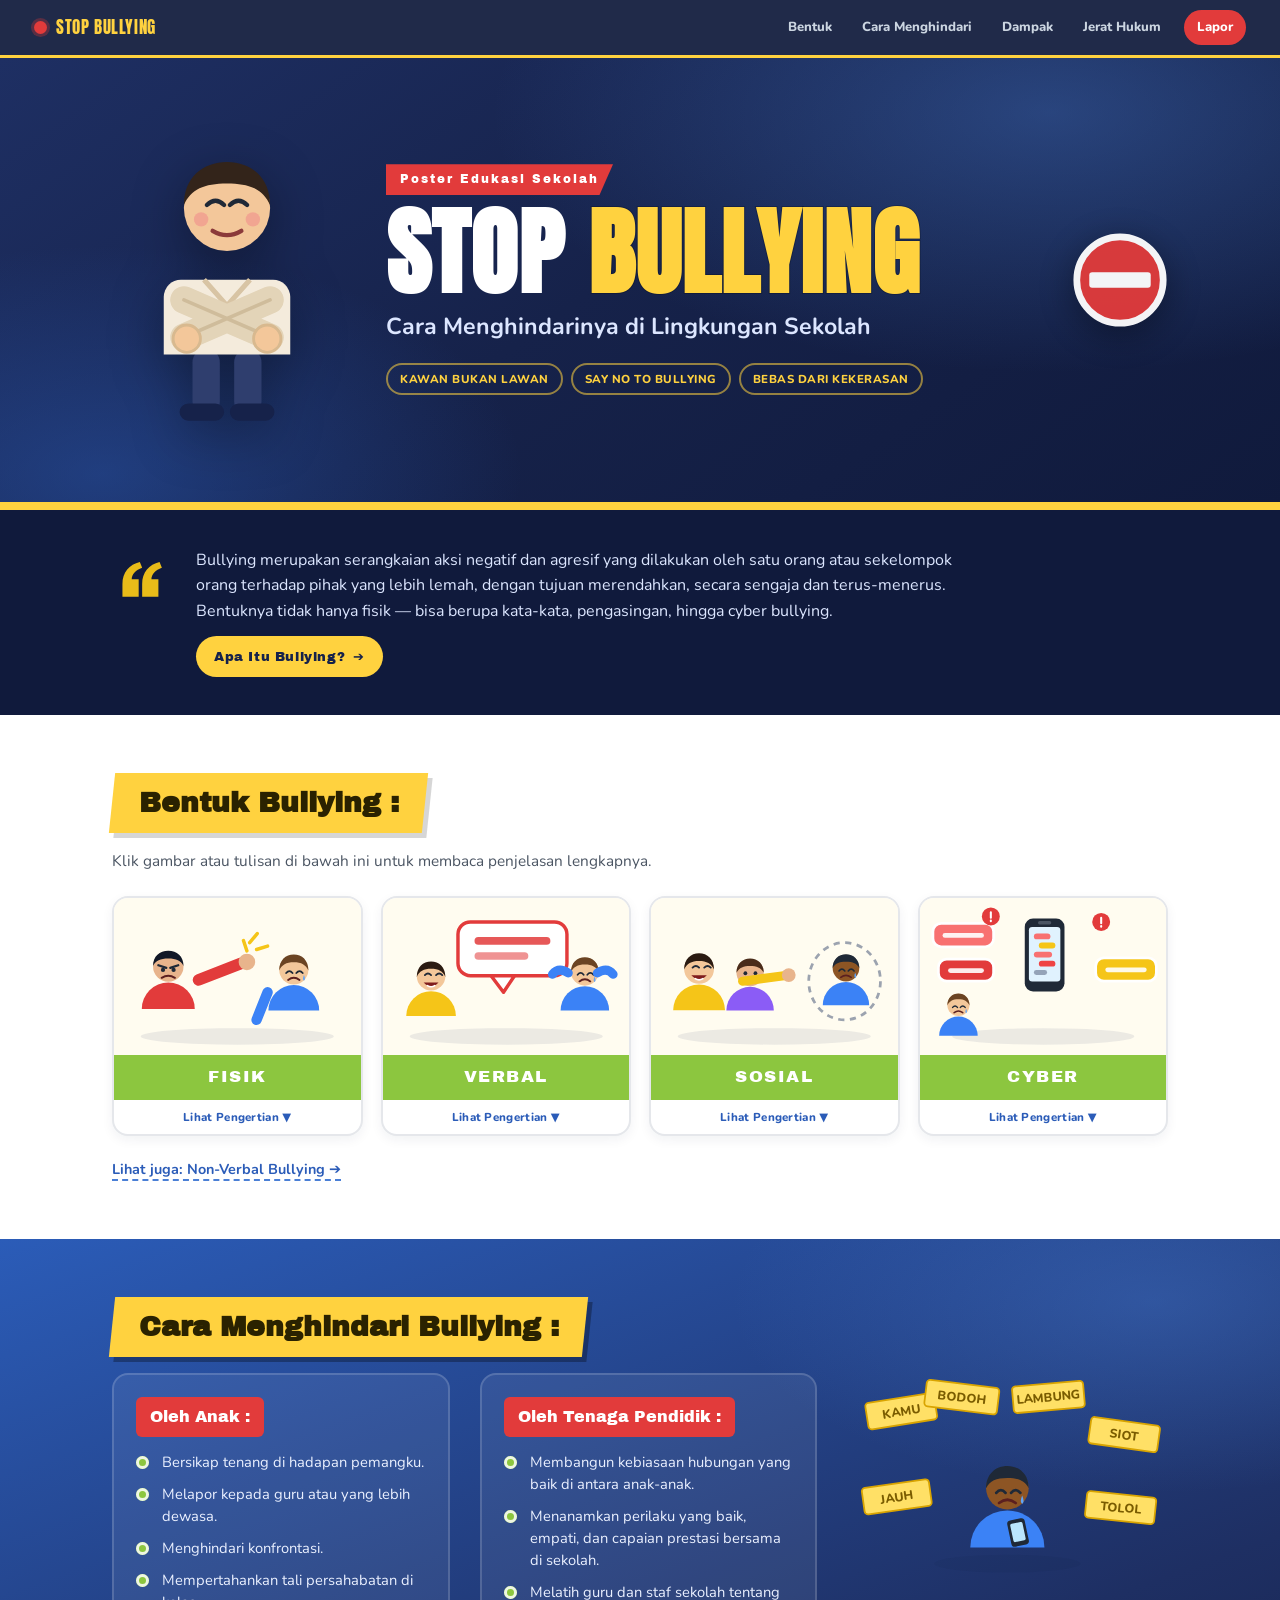
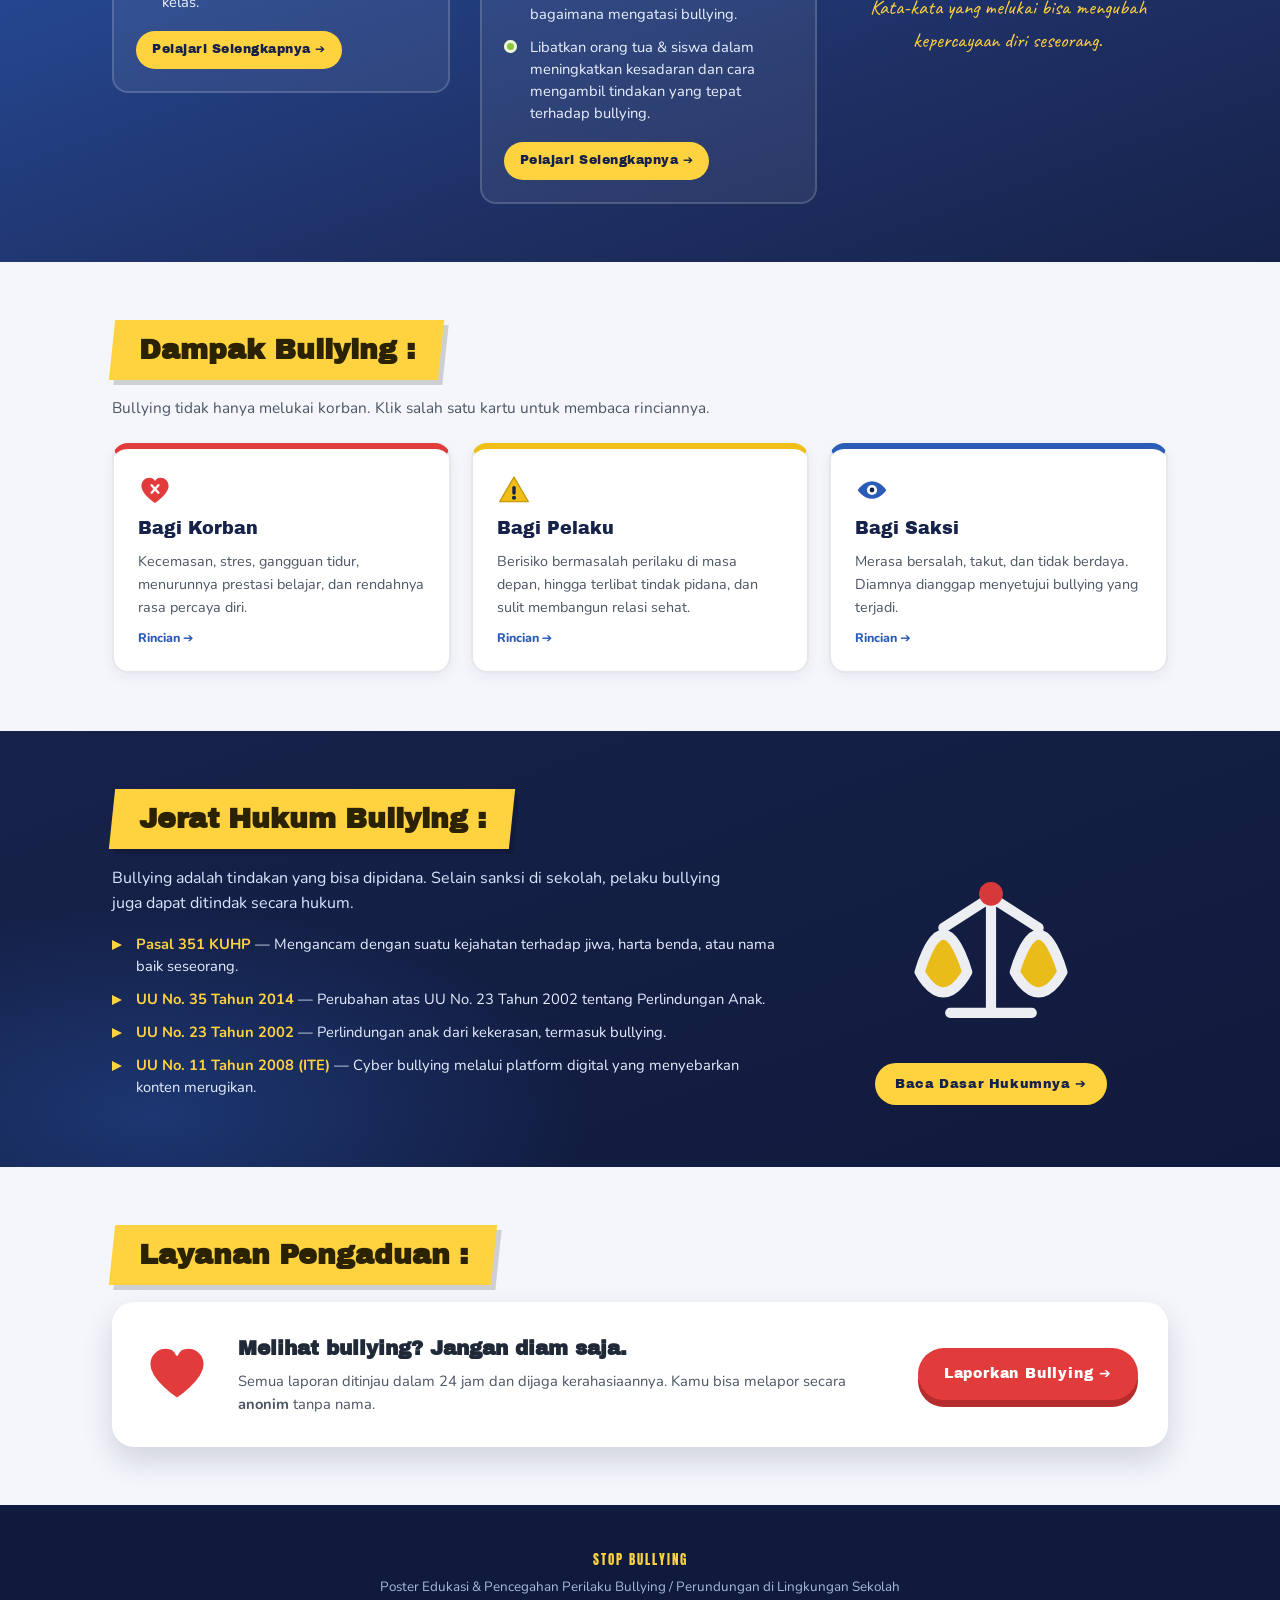
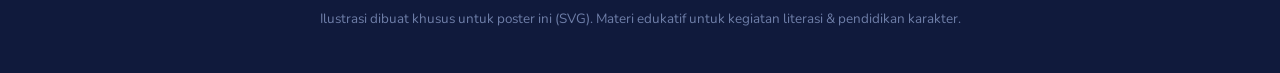
==== index.html @ 297cafe1 "Add files via upload" ====
<!DOCTYPE html>
<html lang="id">
<head>
  <meta charset="UTF-8">
  <meta name="viewport" content="width=device-width, initial-scale=1.0, viewport-fit=cover">
  <title>STOP BULLYING — Poster Edukasi &amp; Pencegahan Bullying di Sekolah</title>
  <meta name="description" content="Poster interaktif STOP BULLYING: bentuk bullying (fisik, verbal, sosial, cyber), cara menghindari bullying, dampak, dan jerat hukum. Klik bagian mana pun untuk membaca penjelasan lengkapnya.">
  <meta name="theme-color" content="#16224A">

  <link rel="preconnect" href="https://fonts.googleapis.com">
  <link rel="preconnect" href="https://fonts.gstatic.com" crossorigin>
  <link href="https://fonts.googleapis.com/css2?family=Anton&family=Archivo+Black&family=Caveat:wght@600;700&family=Nunito:ital,wght@0,400;0,600;0,700;0,800;1,600&display=swap" rel="stylesheet">
  <link rel="stylesheet" href="style.css">
  <link rel="icon" href="data:image/svg+xml,%3Csvg xmlns='http://www.w3.org/2000/svg' viewBox='0 0 64 64'%3E%3Crect width='64' height='64' rx='14' fill='%23E23B3B'/%3E%3Ctext x='32' y='45' font-family='Impact,sans-serif' font-size='32' fill='%23FFD23F' text-anchor='middle'%3ES%3C/text%3E%3C/svg%3E">
</head>
<body class="poster-body-page">

<!-- =========================================================
     SPRITE ILUSTRASI SVG
     ========================================================= -->
<svg class="sprite" aria-hidden="true" focusable="false" width="0" height="0">
  <defs>
    <!-- ==== Tokoh anak menolak (hero) ==== -->
    <symbol id="i-kid-reject" viewBox="0 0 160 200">
      <rect x="56" y="148" width="19" height="46" rx="9.5" fill="#2F3E6E"/>
      <rect x="85" y="148" width="19" height="46" rx="9.5" fill="#2F3E6E"/>
      <rect x="47" y="186" width="31" height="12" rx="6" fill="#16224A"/>
      <rect x="82" y="186" width="31" height="12" rx="6" fill="#16224A"/>
      <path d="M48 100h64a12 12 0 0 1 12 12v40H36v-40a12 12 0 0 1 12-12z" fill="#F4EBDC"/>
      <path d="M64 100 80 118 96 100" fill="none" stroke="#D8C4A4" stroke-width="3.5" stroke-linejoin="round"/>
      <path d="M50 114 110 140M110 114 50 140" stroke="#E3D4B8" stroke-width="19" stroke-linecap="round"/>
      <path d="M50 114 110 140M110 114 50 140" stroke="#C9B592" stroke-width="2.5" stroke-linecap="round" opacity=".75"/>
      <circle cx="52" cy="141" r="9.5" fill="#F3C79A" stroke="#D8B98F" stroke-width="2"/>
      <circle cx="108" cy="141" r="9.5" fill="#F3C79A" stroke="#D8B98F" stroke-width="2"/>
      <circle cx="80" cy="50" r="30" fill="#F3C79A"/>
      <path d="M50 48c0-19 13-30 30-30s30 11 30 30c-5-11-14-15-30-15S55 37 50 48z" fill="#33241A"/>
      <path d="M66 48q6-6 12 0M82 48q6-6 12 0" stroke="#1F2937" stroke-width="3" fill="none" stroke-linecap="round"/>
      <path d="M70 66q10 6 20 0" stroke="#8B3A3A" stroke-width="3" fill="none" stroke-linecap="round"/>
      <circle cx="62" cy="58" r="5" fill="#F08A8A" opacity=".55"/>
      <circle cx="98" cy="58" r="5" fill="#F08A8A" opacity=".55"/>
    </symbol>

    <!-- ==== Tanda dilarang ==== -->
    <symbol id="i-no-entry" viewBox="0 0 100 100">
      <circle cx="50" cy="50" r="45" fill="#E23B3B" stroke="#ffffff" stroke-width="7"/>
      <rect x="18" y="42" width="64" height="16" rx="3" fill="#ffffff"/>
    </symbol>

    <!-- ==== Anak dikelilingi catatan ejekan ==== -->
    <symbol id="i-kid-mock" viewBox="0 0 360 230">
      <g font-family="Nunito, sans-serif" font-weight="800" font-size="14" text-anchor="middle">
        <g transform="rotate(-9 60 44)">
          <rect x="22" y="28" width="78" height="30" rx="4" fill="#FFE066" stroke="#D9A400" stroke-width="2"/>
          <text x="61" y="48" fill="#7A5C00">KAMU</text>
        </g>
        <g transform="rotate(7 128 26)">
          <rect x="88" y="12" width="82" height="30" rx="4" fill="#FFE066" stroke="#D9A400" stroke-width="2"/>
          <text x="129" y="32" fill="#7A5C00">BODOH</text>
        </g>
        <g transform="rotate(-5 224 26)">
          <rect x="186" y="12" width="80" height="30" rx="4" fill="#FFE066" stroke="#D9A400" stroke-width="2"/>
          <text x="226" y="32" fill="#7A5C00">LAMBUNG</text>
        </g>
        <g transform="rotate(8 310 70)">
          <rect x="272" y="54" width="78" height="30" rx="4" fill="#FFE066" stroke="#D9A400" stroke-width="2"/>
          <text x="311" y="74" fill="#7A5C00">SIOT</text>
        </g>
        <g transform="rotate(-8 56 140)">
          <rect x="18" y="124" width="76" height="30" rx="4" fill="#FFE066" stroke="#D9A400" stroke-width="2"/>
          <text x="56" y="144" fill="#7A5C00">JAUH</text>
        </g>
        <g transform="rotate(6 306 152)">
          <rect x="268" y="136" width="78" height="30" rx="4" fill="#FFE066" stroke="#D9A400" stroke-width="2"/>
          <text x="307" y="156" fill="#7A5C00">TOLOL</text>
        </g>
      </g>
      <ellipse cx="180" cy="214" rx="82" ry="10" fill="#16224A" opacity=".12"/>
      <use href="#i-kid-sad" x="128" y="96" width="104" height="104" color="#3B82F6"/>
      <rect x="182" y="164" width="20" height="30" rx="4" fill="#1F2937" transform="rotate(-12 192 179)"/>
      <rect x="185" y="168" width="14" height="21" rx="2" fill="#BAE6FD" transform="rotate(-12 192 179)"/>
    </symbol>

    <!-- ==== Bentuk: fisik ==== -->
    <symbol id="i-illus-fisik" viewBox="0 0 340 210">
      <ellipse cx="170" cy="192" rx="140" ry="12" fill="#16224A" opacity=".08"/>
      <use href="#i-kid-angry" x="22" y="60" width="96" height="96" color="#E23B3B"/>
      <path d="M114 110 176 86" stroke="#E23B3B" stroke-width="17" stroke-linecap="round"/>
      <circle cx="184" cy="84" r="12" fill="#E8B48C"/>
      <g stroke="#F5C518" stroke-width="5" stroke-linecap="round">
        <path d="M188 56l11-13M198 66l16-5M184 68l-5-15"/>
      </g>
      <use href="#i-kid-sad2" x="206" y="66" width="92" height="92" color="#3B82F6"/>
      <path d="M214 128 198 168" stroke="#3B82F6" stroke-width="15" stroke-linecap="round"/>
    </symbol>

    <!-- ==== Bentuk: verbal ==== -->
    <symbol id="i-illus-verbal" viewBox="0 0 340 210">
      <ellipse cx="170" cy="192" rx="140" ry="12" fill="#16224A" opacity=".08"/>
      <use href="#i-kid-laugh" x="16" y="76" width="90" height="90" color="#F5C518"/>
      <g>
        <rect x="100" y="26" width="158" height="78" rx="18" fill="#ffffff" stroke="#E23B3B" stroke-width="5"/>
        <path d="M148 104h34l-16 24Z" fill="#ffffff" stroke="#E23B3B" stroke-width="5" stroke-linejoin="round"/>
        <rect x="124" y="48" width="110" height="11" rx="5.5" fill="#E23B3B" opacity=".85"/>
        <rect x="124" y="70" width="78" height="11" rx="5.5" fill="#E23B3B" opacity=".55"/>
      </g>
      <use href="#i-kid-sad2" x="240" y="70" width="88" height="88" color="#3B82F6"/>
      <path d="M260 100q-14-9-23 2M302 100q14-9 23 2" stroke="#3B82F6" stroke-width="13" stroke-linecap="round" fill="none"/>
    </symbol>

    <!-- ==== Bentuk: sosial ==== -->
    <symbol id="i-illus-sosial" viewBox="0 0 340 210">
      <ellipse cx="170" cy="192" rx="140" ry="12" fill="#16224A" opacity=".08"/>
      <use href="#i-kid-laugh" x="14" y="64" width="94" height="94" color="#F5C518"/>
      <use href="#i-kid-smirk" x="92" y="72" width="86" height="86" color="#8B5CF6"/>
      <path d="M124 112 184 104" stroke="#F5C518" stroke-width="13" stroke-linecap="round"/>
      <circle cx="191" cy="103" r="10" fill="#E8B48C"/>
      <g stroke="#9CA3AF" stroke-width="4" stroke-dasharray="9 8" fill="none">
        <ellipse cx="272" cy="112" rx="52" ry="56"/>
      </g>
      <use href="#i-kid-sad" x="232" y="66" width="84" height="84" color="#3B82F6"/>
    </symbol>

    <!-- ==== Bentuk: cyber ==== -->
    <symbol id="i-illus-cyber" viewBox="0 0 340 210">
      <ellipse cx="170" cy="192" rx="132" ry="12" fill="#16224A" opacity=".08"/>
      <use href="#i-phone" x="112" y="14" width="120" height="120"/>
      <g>
        <rect x="10" y="28" width="88" height="34" rx="12" fill="#F87171" stroke="#ffffff" stroke-width="4"/>
        <rect x="24" y="42" width="60" height="7" rx="3.5" fill="#ffffff" opacity=".9"/>
        <rect x="246" y="78" width="88" height="34" rx="12" fill="#F5C518" stroke="#ffffff" stroke-width="4"/>
        <rect x="260" y="92" width="60" height="7" rx="3.5" fill="#ffffff" opacity=".9"/>
        <rect x="18" y="80" width="80" height="32" rx="12" fill="#E23B3B" stroke="#ffffff" stroke-width="4"/>
        <rect x="32" y="93" width="52" height="7" rx="3.5" fill="#ffffff" opacity=".9"/>
      </g>
      <circle cx="94" cy="18" r="13" fill="#E23B3B"/>
      <path d="M94 12v8M94 24v1" stroke="#fff" stroke-width="3" stroke-linecap="round"/>
      <circle cx="254" cy="26" r="13" fill="#E23B3B"/>
      <path d="M254 20v8M254 32v1" stroke="#fff" stroke-width="3" stroke-linecap="round"/>
      <use href="#i-kid-sad2" x="12" y="124" width="70" height="70" color="#3B82F6"/>
    </symbol>

    <!-- ==== Ikon kartu dampak ==== -->
    <symbol id="i-ico-korban" viewBox="0 0 100 100">
      <path d="M50 88S10 62 10 38C10 24 21 14 34 14c8 0 14 4 16 10 2-6 8-10 16-10 13 0 24 10 24 24 0 24-40 50-40 50Z" fill="#E23B3B"/>
      <path d="M40 36l20 22M60 36L40 58" stroke="#fff" stroke-width="7" stroke-linecap="round"/>
    </symbol>
    <symbol id="i-ico-pelaku" viewBox="0 0 100 100">
      <path d="M50 12 92 84H8Z" fill="#F0BE16" stroke="#C79A0A" stroke-width="4" stroke-linejoin="round"/>
      <rect x="45" y="38" width="10" height="26" rx="5" fill="#16224A"/>
      <circle cx="50" cy="73" r="6" fill="#16224A"/>
    </symbol>
    <symbol id="i-ico-saksi" viewBox="0 0 100 100">
      <path d="M8 50s16-26 42-26 42 26 42 26-16 26-42 26S8 50 8 50Z" fill="#2B5CB8"/>
      <circle cx="50" cy="50" r="15" fill="#fff"/>
      <circle cx="50" cy="50" r="7" fill="#16224A"/>
    </symbol>

    <!-- ==== Simbol pendukung (dipakai ulang) ==== -->
    <symbol id="i-phone" viewBox="0 0 100 100">
      <rect x="26" y="6" width="48" height="88" rx="10" fill="#1F2937"/>
      <rect x="31" y="16" width="38" height="66" rx="4" fill="#E0F2FE"/>
      <rect x="42" y="9" width="16" height="4" rx="2" fill="#4B5563"/>
      <rect x="37" y="24" width="20" height="7" rx="3.5" fill="#F87171"/>
      <rect x="43" y="35" width="20" height="7" rx="3.5" fill="#F5C518"/>
      <rect x="37" y="46" width="22" height="7" rx="3.5" fill="#F87171"/>
      <rect x="43" y="57" width="20" height="7" rx="3.5" fill="#EF4444"/>
      <rect x="37" y="68" width="16" height="6" rx="3" fill="#94A3B8"/>
    </symbol>

    <symbol id="i-kid-laugh" viewBox="0 0 100 100">
      <circle cx="50" cy="32" r="23" fill="#F3C79A"/>
      <path d="M27 33c0-16 10-25 23-25s23 9 23 25c-4-9-11-13-23-13S31 24 27 33Z" fill="#2B1B12"/>
      <path d="M40 30q5-5 10 0M58 30q5-5 10 0" stroke="#1f2937" stroke-width="3" fill="none" stroke-linecap="round"/>
      <path d="M38 42q12 13 24 0Z" fill="#7f1d1d"/>
      <path d="M44 47q6 4 12 0" stroke="#ffffff" stroke-width="2.5" fill="none" stroke-linecap="round"/>
      <path d="M10 96a40 40 0 0 1 80 0Z" fill="currentColor"/>
    </symbol>

    <symbol id="i-kid-smirk" viewBox="0 0 100 100">
      <circle cx="50" cy="32" r="23" fill="#E8B48C"/>
      <path d="M27 32c0-15 10-24 23-24s23 9 23 24c-5-8-12-11-23-11S32 24 27 32Z" fill="#4A2C1A"/>
      <circle cx="42" cy="33" r="3.2" fill="#1f2937"/>
      <circle cx="59" cy="33" r="3.2" fill="#1f2937"/>
      <path d="M43 45q9 6 16-2" stroke="#7f1d1d" stroke-width="3" fill="none" stroke-linecap="round"/>
      <path d="M10 96a40 40 0 0 1 80 0Z" fill="currentColor"/>
    </symbol>

    <symbol id="i-kid-sad" viewBox="0 0 100 100">
      <circle cx="50" cy="32" r="23" fill="#8D5524"/>
      <path d="M27 32c0-15 10-24 23-24s23 9 23 24c-4-8-11-11-23-11S31 24 27 32Z" fill="#1F2937"/>
      <path d="M38 37q5-6 10 0M54 37q5-6 10 0" stroke="#1f2937" stroke-width="3" fill="none" stroke-linecap="round"/>
      <path d="M41 48q9-7 18 0" stroke="#5B1F1F" stroke-width="3" fill="none" stroke-linecap="round"/>
      <path d="M66 40q3 7 0 9-3-2 0-9Z" fill="#60A5FA"/>
      <path d="M10 96a40 40 0 0 1 80 0Z" fill="currentColor"/>
    </symbol>

    <symbol id="i-kid-sad2" viewBox="0 0 100 100">
      <circle cx="50" cy="32" r="23" fill="#F3C79A"/>
      <path d="M27 33c0-16 10-25 23-25s23 9 23 25c-4-9-11-13-23-13S31 24 27 33Z" fill="#6B4423"/>
      <path d="M38 37q5-6 10 0M54 37q5-6 10 0" stroke="#1f2937" stroke-width="3" fill="none" stroke-linecap="round"/>
      <path d="M41 48q9-7 18 0" stroke="#5B1F1F" stroke-width="3" fill="none" stroke-linecap="round"/>
      <path d="M66 40q3 7 0 9-3-2 0-9Z" fill="#60A5FA"/>
      <path d="M10 96a40 40 0 0 1 80 0Z" fill="currentColor"/>
    </symbol>

    <symbol id="i-kid-brave" viewBox="0 0 100 100">
      <circle cx="50" cy="32" r="23" fill="#F3C79A"/>
      <path d="M27 32c0-15 10-24 23-24s23 9 23 24c-5-8-12-11-23-11S32 24 27 32Z" fill="#3F2A1E"/>
      <circle cx="42" cy="33" r="3.4" fill="#1f2937"/>
      <circle cx="58" cy="33" r="3.4" fill="#1f2937"/>
      <path d="M41 44q9 8 18 0" stroke="#5B1F1F" stroke-width="3" fill="none" stroke-linecap="round"/>
      <path d="M10 96a40 40 0 0 1 80 0Z" fill="currentColor"/>
    </symbol>

    <symbol id="i-kid-angry" viewBox="0 0 100 100">
      <circle cx="50" cy="32" r="23" fill="#E8B48C"/>
      <path d="M27 31c0-15 10-23 23-23s23 8 23 23c-4-8-11-11-23-11S31 23 27 31Z" fill="#111827"/>
      <path d="M35 30l12 4M65 30l-12 4" stroke="#1f2937" stroke-width="3.4" stroke-linecap="round"/>
      <circle cx="42" cy="37" r="3.2" fill="#1f2937"/>
      <circle cx="58" cy="37" r="3.2" fill="#1f2937"/>
      <path d="M40 49q10-6 20 0" stroke="#5B1F1F" stroke-width="3" fill="none" stroke-linecap="round"/>
      <path d="M10 96a40 40 0 0 1 80 0Z" fill="currentColor"/>
    </symbol>

    <symbol id="i-scale" viewBox="0 0 100 100">
      <g fill="none" stroke="#F8FAFC" stroke-width="6" stroke-linecap="round" stroke-linejoin="round">
        <path d="M50 16v66M26 84h48M50 16 22 34M50 16l28 18"/>
        <path d="M8 60c0 0 6-22 14-22s14 22 14 22-6 12-14 12S8 60 8 60Z" fill="#F5C518"/>
        <path d="M64 60c0 0 6-22 14-22s14 22 14 22-6 12-14 12-14-12-14-12Z" fill="#F5C518"/>
      </g>
      <circle cx="50" cy="14" r="7" fill="#E23B3B"/>
    </symbol>

    <symbol id="i-heart" viewBox="0 0 100 100">
      <path d="M50 86S10 60 10 36C10 22 21 12 34 12c8 0 14 4 16 10 2-6 8-10 16-10 13 0 24 10 24 24 0 24-40 50-40 50Z" fill="#E23B3B" stroke="#ffffff" stroke-width="4" stroke-linejoin="round"/>
    </symbol>

    <symbol id="i-quote" viewBox="0 0 100 100">
      <path d="M18 62c0-20 12-34 30-38l4 10c-11 4-18 11-18 20h12v30H18V62Zm34 0c0-20 12-34 30-38l4 10c-11 4-18 11-18 20h12v30H52V62Z" fill="#F5C518"/>
    </symbol>
  </defs>
</svg>

<!-- ========================= NAVIGASI ATAS ========================= -->
<nav class="topnav" id="topnav">
  <a href="#hero" class="tn-brand">
    <span class="tn-dot" aria-hidden="true"></span>
    STOP&nbsp;BULLYING
  </a>
  <ul class="tn-links">
    <li><a href="#bentuk" data-nav="bentuk">Bentuk</a></li>
    <li><a href="#hindari" data-nav="hindari">Cara Menghindari</a></li>
    <li><a href="#dampak" data-nav="dampak">Dampak</a></li>
    <li><a href="#hukum" data-nav="hukum">Jerat Hukum</a></li>
    <li><a href="detail.html#pengaduan" class="tn-lapor">Lapor</a></li>
  </ul>
</nav>

<main class="poster">

  <!-- ========================= 1. HERO ========================= -->
  <section class="hero" id="hero">
    <div class="hero-inner">
      <svg class="hero-illus" viewBox="0 0 160 200" role="img" aria-label="Ilustrasi anak menolak tindakan bullying">
        <use href="#i-kid-reject"></use>
      </svg>

      <div class="hero-txt">
        <span class="hero-badge">Poster Edukasi Sekolah</span>
        <h1 class="hero-title"><span class="t-stop">STOP</span> <span class="t-bully">BULLYING</span></h1>
        <p class="hero-sub">Cara Menghindarinya di Lingkungan Sekolah</p>
        <div class="hero-tags">
          <span class="htag">Kawan Bukan Lawan</span>
          <span class="htag">Say No To Bullying</span>
          <span class="htag">Bebas dari Kekerasan</span>
        </div>
      </div>

      <svg class="hero-sign" viewBox="0 0 100 100" role="img" aria-label="Tanda dilarang">
        <use href="#i-no-entry"></use>
      </svg>
    </div>
  </section>

  <!-- ========================= 2. PENJELASAN SINGKAT ========================= -->
  <section class="intro">
    <div class="intro-inner">
      <svg class="intro-ico" viewBox="0 0 100 100" aria-hidden="true"><use href="#i-quote"></use></svg>
      <div class="intro-body">
        <p>Bullying merupakan serangkaian aksi negatif dan agresif yang dilakukan oleh satu orang atau sekelompok orang terhadap pihak yang lebih lemah, dengan tujuan merendahkan, secara sengaja dan terus-menerus. Bentuknya tidak hanya fisik — bisa berupa kata-kata, pengasingan, hingga cyber bullying.</p>
        <a class="intro-link" href="detail.html#apa-itu">Apa Itu Bullying? <span aria-hidden="true">&#10132;</span></a>
      </div>
    </div>
  </section>

  <!-- ========================= 3. BENTUK BULLYING ========================= -->
  <section class="blk blk-bentuk" id="bentuk">
    <div class="wrap">
      <h2 class="blk-title"><span>Bentuk Bullying :</span></h2>
      <p class="blk-lead">Klik gambar atau tulisan di bawah ini untuk membaca penjelasan lengkapnya.</p>

      <div class="bentuk-grid">
        <a class="bentuk-card" href="detail.html#fisik">
          <span class="bc-img"><svg viewBox="0 0 340 210" role="img" aria-label="Ilustrasi bullying fisik"><use href="#i-illus-fisik"></use></svg></span>
          <span class="bc-label">FISIK</span>
          <span class="bc-more">Lihat Pengertian &#9660;</span>
        </a>
        <a class="bentuk-card" href="detail.html#verbal">
          <span class="bc-img"><svg viewBox="0 0 340 210" role="img" aria-label="Ilustrasi bullying verbal"><use href="#i-illus-verbal"></use></svg></span>
          <span class="bc-label">VERBAL</span>
          <span class="bc-more">Lihat Pengertian &#9660;</span>
        </a>
        <a class="bentuk-card" href="detail.html#sosial">
          <span class="bc-img"><svg viewBox="0 0 340 210" role="img" aria-label="Ilustrasi bullying sosial"><use href="#i-illus-sosial"></use></svg></span>
          <span class="bc-label">SOSIAL</span>
          <span class="bc-more">Lihat Pengertian &#9660;</span>
        </a>
        <a class="bentuk-card" href="detail.html#cyber">
          <span class="bc-img"><svg viewBox="0 0 340 210" role="img" aria-label="Ilustrasi cyber bullying"><use href="#i-illus-cyber"></use></svg></span>
          <span class="bc-label">CYBER</span>
          <span class="bc-more">Lihat Pengertian &#9660;</span>
        </a>
      </div>

      <p class="juga"><a href="detail.html#non-verbal">Lihat juga: <strong>Non-Verbal Bullying</strong> &#10132;</a></p>
    </div>
  </section>

  <!-- ========================= 4. CARA MENGHINDARI ========================= -->
  <section class="blk blk-hindari" id="hindari">
    <div class="wrap">
      <h2 class="blk-title"><span>Cara Menghindari Bullying :</span></h2>

      <div class="hindari-grid">
        <article class="sub-blk">
          <span class="sub-tag">Oleh Anak :</span>
          <ul class="chk-list">
            <li>Bersikap tenang di hadapan pemangku.</li>
            <li>Melapor kepada guru atau yang lebih dewasa.</li>
            <li>Menghindari konfrontasi.</li>
            <li>Mempertahankan tali persahabatan di kelas.</li>
          </ul>
          <a class="sub-more" href="detail.html#hindari-anak">Pelajari Selengkapnya &#10132;</a>
        </article>

        <article class="sub-blk">
          <span class="sub-tag">Oleh Tenaga Pendidik :</span>
          <ul class="chk-list">
            <li>Membangun kebiasaan hubungan yang baik di antara anak-anak.</li>
            <li>Menanamkan perilaku yang baik, empati, dan capaian prestasi bersama di sekolah.</li>
            <li>Melatih guru dan staf sekolah tentang bagaimana mengatasi bullying.</li>
            <li>Libatkan orang tua &amp; siswa dalam meningkatkan kesadaran dan cara mengambil tindakan yang tepat terhadap bullying.</li>
          </ul>
          <a class="sub-more" href="detail.html#hindari-guru">Pelajari Selengkapnya &#10132;</a>
        </article>

        <figure class="hindari-fig">
          <svg viewBox="0 0 360 230" role="img" aria-label="Ilustrasi anak dikelilingi perkataan yang menyakiti">
            <use href="#i-kid-mock"></use>
          </svg>
          <figcaption>Kata-kata yang melukai bisa mengubah kepercayaan diri seseorang.</figcaption>
        </figure>
      </div>
    </div>
  </section>

  <!-- ========================= 5. DAMPAK ========================= -->
  <section class="blk blk-dampak" id="dampak">
    <div class="wrap">
      <h2 class="blk-title"><span>Dampak Bullying :</span></h2>
      <p class="blk-lead">Bullying tidak hanya melukai korban. Klik salah satu kartu untuk membaca rinciannya.</p>

      <div class="dampak-grid">
        <a class="dp-card dp-korban" href="detail.html#dampak-korban">
          <span class="dp-ico"><svg viewBox="0 0 100 100" aria-hidden="true"><use href="#i-ico-korban"></use></svg></span>
          <span class="dp-judul">Bagi Korban</span>
          <span class="dp-teks">Kecemasan, stres, gangguan tidur, menurunnya prestasi belajar, dan rendahnya rasa percaya diri.</span>
          <span class="dp-more">Rincian &#10132;</span>
        </a>
        <a class="dp-card dp-pelaku" href="detail.html#dampak-pelaku">
          <span class="dp-ico"><svg viewBox="0 0 100 100" aria-hidden="true"><use href="#i-ico-pelaku"></use></svg></span>
          <span class="dp-judul">Bagi Pelaku</span>
          <span class="dp-teks">Berisiko bermasalah perilaku di masa depan, hingga terlibat tindak pidana, dan sulit membangun relasi sehat.</span>
          <span class="dp-more">Rincian &#10132;</span>
        </a>
        <a class="dp-card dp-saksi" href="detail.html#dampak-saksi">
          <span class="dp-ico"><svg viewBox="0 0 100 100" aria-hidden="true"><use href="#i-ico-saksi"></use></svg></span>
          <span class="dp-judul">Bagi Saksi</span>
          <span class="dp-teks">Merasa bersalah, takut, dan tidak berdaya. Diamnya dianggap menyetujui bullying yang terjadi.</span>
          <span class="dp-more">Rincian &#10132;</span>
        </a>
      </div>
    </div>
  </section>

  <!-- ========================= 6. JERAT HUKUM ========================= -->
  <section class="blk blok-hukum" id="hukum">
    <div class="wrap">
      <h2 class="blk-title"><span>Jerat Hukum Bullying :</span></h2>

      <div class="hukum-grid">
        <div class="hukum-teks">
          <p>Bullying adalah tindakan yang bisa dipidana. Selain sanksi di sekolah, pelaku bullying juga dapat ditindak secara hukum.</p>
          <ul class="hukum-list">
            <li><strong>Pasal 351 KUHP</strong> — Mengancam dengan suatu kejahatan terhadap jiwa, harta benda, atau nama baik seseorang.</li>
            <li><strong>UU No. 35 Tahun 2014</strong> — Perubahan atas UU No. 23 Tahun 2002 tentang Perlindungan Anak.</li>
            <li><strong>UU No. 23 Tahun 2002</strong> — Perlindungan anak dari kekerasan, termasuk bullying.</li>
            <li><strong>UU No. 11 Tahun 2008 (ITE)</strong> — Cyber bullying melalui platform digital yang menyebarkan konten merugikan.</li>
          </ul>
        </div>
        <figure class="hukum-fig">
          <svg viewBox="0 0 100 100" role="img" aria-label="Timbangan hukum"><use href="#i-scale"></use></svg>
          <a class="btn-hukum" href="detail.html#hukum">Baca Dasar Hukumnya &#10132;</a>
        </figure>
      </div>
    </div>
  </section>

  <!-- ========================= 7. LAYANAN PENGADUAN ========================= -->
  <section class="blk blok-lapor" id="pengaduan">
    <div class="wrap">
      <h2 class="blk-title"><span>Layanan Pengaduan :</span></h2>
      <div class="lapor-box">
        <svg class="lapor-ico" viewBox="0 0 100 100" role="img" aria-label="Dukungan"><use href="#i-heart"></use></svg>
        <div>
          <h3>Melihat bullying? Jangan diam saja.</h3>
          <p>Semua laporan ditinjau dalam 24 jam dan dijaga kerahasiaannya. Kamu bisa melapor secara <strong>anonim</strong> tanpa nama.</p>
        </div>
        <a class="btn-lapor" href="detail.html#pengaduan">Laporkan Bullying &#10132;</a>
      </div>
    </div>
  </section>

</main>

<!-- ========================= FOOTER ========================= -->
<footer class="foot">
  <div class="foot-in">
    <p class="foot-title">STOP BULLYING</p>
    <p>Poster Edukasi &amp; Pencegahan Perilaku Bullying / Perundungan di Lingkungan Sekolah</p>
    <p class="foot-small">Ilustrasi dibuat khusus untuk poster ini (SVG). Materi edukatif untuk kegiatan literasi &amp; pendidikan karakter.</p>
  </div>
</footer>

<button class="totop" id="toTop" type="button" aria-label="Kembali ke atas">&#9650;</button>

<script src="app.js"></script>
</body>
</html>
---- style.css ----
/* ============================================================
   STOP BULLYING — Poster Utama + Halaman Detail
   ------------------------------------------------------------
   1. Token & reset
   2. Navigasi atas
   3. Poster: hero, intro, blok, judul kuning
   4. Komponen (kartu bentuk, daftar centang, dampak, hukum, lapor)
   5. Footer
   6. Halaman detail
   7. Formulir pengaduan
   8. Responsif
   9. Cetak
   ============================================================ */

/* ---------- 1. TOKEN & RESET ---------- */
:root {
  --navy:     #16224A;
  --navy-2:   #1E2F63;
  --navy-3:   #101A3C;
  --blue:     #2B5CB8;
  --blue-lt:  #4A7FD6;
  --yellow:   #FFD23F;
  --yellow-2: #F0BE16;
  --red:      #E23B3B;
  --red-dk:   #B62B2B;
  --green:    #8CC63F;
  --green-dk: #6FA82E;
  --ink:      #1F2937;
  --ink-2:    #4B5563;
  --ink-3:    #6B7280;
  --paper:    #FFFFFF;
  --line:     #E5E7EB;
  --bg-soft:  #F4F6FB;

  --font-display: "Anton", Impact, Haettenschweiler, "Arial Narrow Bold", sans-serif;
  --font-head:    "Archivo Black", "Arial Black", "Segoe UI Black", sans-serif;
  --font-body:    "Nunito", system-ui, -apple-system, "Segoe UI", Roboto, sans-serif;
  --font-hand:    "Caveat", "Segoe Script", "Comic Sans MS", cursive;

  --r-sm: 10px;
  --r-md: 16px;
  --r-lg: 22px;
  --wrap: 1120px;
}

*, *::before, *::after { margin: 0; padding: 0; box-sizing: border-box; }

html {
  font-size: 100%;
  scroll-behavior: smooth;
  -webkit-text-size-adjust: 100%;
}

body {
  font-family: var(--font-body);
  color: var(--ink);
  background: var(--bg-soft);
  line-height: 1.6;
  overflow-x: hidden;
}

.sprite { position: absolute; width: 0; height: 0; overflow: hidden; }
img, svg { max-width: 100%; }
a { color: inherit; }

:focus-visible { outline: 3px solid var(--yellow); outline-offset: 3px; }

.wrap { max-width: var(--wrap); margin: 0 auto; padding: 0 clamp(16px, 4vw, 32px); }

/* ---------- 2. NAVIGASI ATAS ---------- */
.topnav {
  position: sticky;
  top: 0;
  z-index: 60;
  display: flex;
  align-items: center;
  justify-content: space-between;
  gap: 16px;
  padding: 10px clamp(14px, 4vw, 34px);
  background: rgba(16, 26, 60, .93);
  backdrop-filter: blur(10px);
  border-bottom: 3px solid var(--yellow);
}

.tn-brand {
  display: inline-flex;
  align-items: center;
  gap: 9px;
  font-family: var(--font-display);
  font-size: 1.05rem;
  letter-spacing: .6px;
  color: var(--yellow);
  text-decoration: none;
  white-space: nowrap;
}
.tn-dot {
  width: 13px; height: 13px;
  border-radius: 50%;
  background: var(--red);
  box-shadow: 0 0 0 3px rgba(226, 59, 59, .3);
  flex: none;
}

.tn-links { display: flex; align-items: center; gap: 4px; list-style: none; }
.tn-links a {
  display: inline-block;
  padding: 7px 13px;
  border-radius: 999px;
  font-size: .82rem;
  font-weight: 800;
  color: #CBD5E1;
  text-decoration: none;
  white-space: nowrap;
  transition: background .18s, color .18s;
}
.tn-links a:hover { background: rgba(255, 255, 255, .12); color: #fff; }
.tn-links a.is-active { background: var(--yellow); color: var(--navy); }
.tn-links .tn-lapor { background: var(--red); color: #fff; margin-left: 6px; }
.tn-links .tn-lapor:hover { background: var(--red-dk); color: #fff; }

/* ---------- 3. POSTER ---------- */
.poster { display: block; }

/* --- HERO --- */
.hero {
  position: relative;
  overflow: hidden;
  background:
    radial-gradient(900px 420px at 82% 12%, rgba(74, 127, 214, .38) 0%, transparent 62%),
    radial-gradient(700px 380px at 8% 92%, rgba(43, 92, 184, .45) 0%, transparent 60%),
    linear-gradient(145deg, var(--navy-2) 0%, var(--navy) 48%, var(--navy-3) 100%);
  color: #fff;
}
.hero::after {
  content: "";
  position: absolute;
  inset: auto 0 0 0;
  height: 8px;
  background: var(--yellow);
}
.hero-inner {
  max-width: var(--wrap);
  margin: 0 auto;
  padding: clamp(38px, 7vw, 78px) clamp(16px, 4vw, 32px) clamp(46px, 8vw, 86px);
  display: grid;
  grid-template-columns: auto 1fr auto;
  align-items: center;
  gap: clamp(16px, 4vw, 44px);
}
.hero-illus { width: clamp(130px, 19vw, 230px); height: auto; filter: drop-shadow(0 14px 26px rgba(0, 0, 0, .35)); }

.hero-badge {
  display: inline-block;
  background: var(--red);
  color: #fff;
  font-family: var(--font-head);
  font-size: clamp(.58rem, 1vw, .74rem);
  letter-spacing: 2px;
  padding: 6px 14px;
  margin-bottom: 14px;
  clip-path: polygon(0 0, 100% 0, 94% 100%, 0 100%);
}
.hero-title {
  font-family: var(--font-display);
  font-size: clamp(2.6rem, 8.4vw, 6rem);
  line-height: .92;
  text-transform: uppercase;
  letter-spacing: 1px;
  margin-bottom: 10px;
}
.hero-title .t-stop { color: #fff; }
.hero-title .t-bully {
  color: var(--yellow);
  -webkit-text-stroke: 2px rgba(0, 0, 0, .22);
  paint-order: stroke fill;
}
.hero-sub {
  font-size: clamp(.95rem, 1.9vw, 1.45rem);
  font-weight: 700;
  color: #DCE6FF;
  margin-bottom: 18px;
}
.hero-tags { display: flex; flex-wrap: wrap; gap: 8px; }
.htag {
  font-size: clamp(.58rem, .95vw, .72rem);
  font-weight: 800;
  letter-spacing: .5px;
  text-transform: uppercase;
  color: var(--yellow);
  border: 2px solid rgba(255, 210, 63, .55);
  border-radius: 999px;
  padding: 5px 12px;
}
.hero-sign { width: clamp(54px, 8vw, 96px); height: auto; opacity: .95; filter: drop-shadow(0 8px 18px rgba(0, 0, 0, .4)); }

/* --- INTRO --- */
.intro { background: var(--navy-3); color: #DCE6FF; }
.intro-inner {
  max-width: var(--wrap);
  margin: 0 auto;
  padding: clamp(22px, 3.4vw, 38px) clamp(16px, 4vw, 32px);
  display: flex;
  gap: clamp(12px, 2.4vw, 26px);
  align-items: flex-start;
}
.intro-ico { width: clamp(38px, 4.6vw, 58px); height: auto; flex: none; opacity: .95; }
.intro-body p { font-size: clamp(.86rem, 1.25vw, 1rem); margin-bottom: 12px; max-width: 78ch; }
.intro-link {
  display: inline-flex;
  align-items: center;
  gap: 8px;
  background: var(--yellow);
  color: var(--navy);
  font-family: var(--font-head);
  font-size: clamp(.66rem, 1.1vw, .82rem);
  letter-spacing: .6px;
  text-decoration: none;
  padding: 10px 18px;
  border-radius: 999px;
  transition: transform .16s, background .16s;
}
.intro-link:hover { background: #fff; transform: translateX(4px); }

/* --- JUDUL KUNING (tab ala poster) --- */
.blk { position: relative; padding: clamp(30px, 5vw, 58px) 0; scroll-margin-top: 74px; }
.blk-title {
  display: inline-block;
  background: var(--yellow);
  color: #2A2200;
  font-family: var(--font-head);
  font-size: clamp(1.05rem, 2.5vw, 1.75rem);
  line-height: 1.15;
  padding: .5em .95em;
  margin-bottom: 16px;
  transform: skewX(-6deg);
  box-shadow: 5px 5px 0 rgba(0, 0, 0, .16);
}
.blk-title span { display: block; transform: skewX(6deg); }
.blk-lead { font-size: clamp(.84rem, 1.2vw, .98rem); margin-bottom: 22px; max-width: 70ch; }

/* --- BLOK BENTUK --- */
.blk-bentuk { background: var(--paper); }
.blk-bentuk .blk-lead { color: var(--ink-2); }

.bentuk-grid {
  display: grid;
  grid-template-columns: repeat(4, 1fr);
  gap: clamp(10px, 1.6vw, 18px);
}
.bentuk-card {
  display: block;
  background: var(--paper);
  border: 2px solid var(--line);
  border-radius: var(--r-md);
  overflow: hidden;
  text-decoration: none;
  color: inherit;
  box-shadow: 0 4px 12px rgba(22, 34, 74, .06);
  transition: transform .2s, box-shadow .2s, border-color .2s;
}
.bentuk-card:hover {
  transform: translateY(-8px);
  box-shadow: 0 18px 34px rgba(22, 34, 74, .18);
  border-color: var(--green);
}
.bc-img { display: block; background: #FFFCF0; padding: 6px; }
.bc-img svg { display: block; width: 100%; height: auto; }
.bc-label {
  display: block;
  background: var(--green);
  color: #fff;
  font-family: var(--font-head);
  font-size: clamp(.78rem, 1.5vw, 1.05rem);
  letter-spacing: 1.5px;
  text-align: center;
  padding: 9px 6px;
}
.bentuk-card:hover .bc-label { background: var(--green-dk); }
.bc-more {
  display: block;
  text-align: center;
  font-size: .72rem;
  font-weight: 800;
  color: var(--blue);
  padding: 8px 6px;
  letter-spacing: .3px;
}
.juga { margin-top: 22px; font-size: .9rem; }
.juga a { color: var(--blue); font-weight: 700; text-decoration: none; border-bottom: 2px dashed var(--blue-lt); }
.juga a:hover { color: var(--red); border-color: var(--red); }

/* --- BLOK HINDARI --- */
.blk-hindari {
  background:
    radial-gradient(700px 320px at 90% 10%, rgba(74, 127, 214, .35) 0%, transparent 60%),
    linear-gradient(160deg, var(--blue) 0%, var(--navy-2) 70%, var(--navy) 100%);
  color: #fff;
}
.blk-hindari .blk-title { box-shadow: 5px 5px 0 rgba(0, 0, 0, .3); }
.hindari-grid {
  display: grid;
  grid-template-columns: 1fr 1fr .95fr;
  gap: clamp(16px, 2.6vw, 30px);
  align-items: start;
}
.sub-blk {
  background: rgba(255, 255, 255, .07);
  border: 2px solid rgba(255, 255, 255, .16);
  border-radius: var(--r-md);
  padding: clamp(14px, 2vw, 22px);
}
.sub-tag {
  display: inline-block;
  background: var(--red);
  color: #fff;
  font-family: var(--font-head);
  font-size: clamp(.78rem, 1.35vw, 1rem);
  padding: 7px 14px;
  border-radius: 6px;
  margin-bottom: 14px;
}
.chk-list { list-style: none; }
.chk-list li {
  position: relative;
  padding-left: 26px;
  margin-bottom: 10px;
  font-size: clamp(.8rem, 1.15vw, .94rem);
  color: #EAF0FF;
  line-height: 1.5;
}
.chk-list li::before {
  content: "";
  position: absolute;
  left: 0;
  top: .32em;
  width: 13px;
  height: 13px;
  border-radius: 50%;
  background: var(--green);
  box-shadow: inset 0 0 0 3px rgba(255, 255, 255, .85);
}
.sub-more {
  display: inline-block;
  margin-top: 8px;
  background: var(--yellow);
  color: var(--navy);
  font-family: var(--font-head);
  font-size: clamp(.64rem, 1.05vw, .78rem);
  letter-spacing: .5px;
  text-decoration: none;
  padding: 9px 16px;
  border-radius: 999px;
  transition: transform .16s, background .16s;
}
.sub-more:hover { background: #fff; transform: translateX(4px); }
.hindari-fig { margin: 0; text-align: center; }
.hindari-fig svg { width: 100%; max-width: 340px; height: auto; }
.hindari-fig figcaption {
  font-family: var(--font-hand);
  font-size: clamp(1rem, 1.7vw, 1.3rem);
  color: var(--yellow);
  margin-top: 4px;
}

/* --- BLOK DAMPAK --- */
.blk-dampak { background: var(--bg-soft); }
.blk-dampak .blk-lead { color: var(--ink-2); }
.dampak-grid {
  display: grid;
  grid-template-columns: repeat(3, 1fr);
  gap: clamp(12px, 1.8vw, 20px);
}
.dp-card {
  display: flex;
  flex-direction: column;
  gap: 8px;
  background: var(--paper);
  border: 2px solid var(--line);
  border-top: 6px solid var(--red);
  border-radius: var(--r-md);
  padding: clamp(16px, 2.2vw, 24px);
  text-decoration: none;
  color: inherit;
  box-shadow: 0 4px 14px rgba(22, 34, 74, .06);
  transition: transform .2s, box-shadow .2s, border-color .2s;
}
.dp-card:hover { transform: translateY(-6px); box-shadow: 0 16px 30px rgba(22, 34, 74, .16); }
.dp-korban { border-top-color: var(--red); }
.dp-pelaku { border-top-color: var(--yellow-2); }
.dp-saksi  { border-top-color: var(--blue); }
.dp-ico { display: block; width: 34px; height: 34px; }
.dp-ico svg { display: block; width: 100%; height: 100%; }
.dp-judul { font-family: var(--font-head); font-size: clamp(.86rem, 1.4vw, 1.1rem); color: var(--navy); }
.dp-teks { font-size: clamp(.8rem, 1.12vw, .92rem); color: var(--ink-2); flex: 1; }
.dp-more { font-size: .78rem; font-weight: 800; color: var(--blue); }
.dp-card:hover .dp-more { color: var(--red); }

/* --- BLOK HUKUM --- */
.blok-hukum {
  background:
    radial-gradient(700px 340px at 12% 88%, rgba(43, 92, 184, .4) 0%, transparent 62%),
    linear-gradient(160deg, var(--navy) 0%, var(--navy-3) 100%);
  color: #fff;
}
.hukum-grid {
  display: grid;
  grid-template-columns: 1.5fr .8fr;
  gap: clamp(18px, 3vw, 38px);
  align-items: center;
}
.hukum-teks p { font-size: clamp(.86rem, 1.25vw, 1rem); color: #DCE6FF; margin-bottom: 16px; max-width: 62ch; }
.hukum-list { list-style: none; }
.hukum-list li {
  position: relative;
  padding-left: 24px;
  margin-bottom: 11px;
  font-size: clamp(.8rem, 1.15vw, .94rem);
  color: #E6EDFF;
  line-height: 1.5;
}
.hukum-list li::before {
  content: "";
  position: absolute;
  left: 0;
  top: .48em;
  width: 0; height: 0;
  border-left: 10px solid var(--yellow);
  border-top: 5px solid transparent;
  border-bottom: 5px solid transparent;
}
.hukum-list strong { color: var(--yellow); }
.hukum-fig { margin: 0; text-align: center; }
.hukum-fig svg { width: clamp(110px, 16vw, 170px); height: auto; opacity: .95; }
.btn-hukum {
  display: inline-block;
  margin-top: 14px;
  background: var(--yellow);
  color: var(--navy);
  font-family: var(--font-head);
  font-size: clamp(.66rem, 1.05vw, .8rem);
  letter-spacing: .6px;
  text-decoration: none;
  padding: 11px 20px;
  border-radius: 999px;
  transition: transform .16s, background .16s;
}
.btn-hukum:hover { background: #fff; transform: translateX(4px); }

/* --- BLOK LAPOR --- */
.blk-lapor { background: linear-gradient(140deg, var(--yellow) 0%, var(--yellow-2) 100%); color: var(--navy); }
.blk-lapor .blk-title { background: var(--navy); color: var(--yellow); box-shadow: 5px 5px 0 rgba(0, 0, 0, .2); }
.lapor-box {
  display: flex;
  align-items: center;
  gap: clamp(14px, 2.4vw, 26px);
  background: var(--paper);
  border-radius: var(--r-lg);
  padding: clamp(18px, 2.8vw, 30px);
  box-shadow: 0 14px 30px rgba(22, 34, 74, .16);
  flex-wrap: wrap;
}
.lapor-ico { width: clamp(48px, 6vw, 70px); height: auto; flex: none; }
.lapor-box > div { flex: 1 1 260px; }
.lapor-box h3 { font-family: var(--font-head); font-size: clamp(.95rem, 1.7vw, 1.25rem); margin-bottom: 6px; }
.lapor-box p { font-size: clamp(.82rem, 1.15vw, .95rem); color: var(--ink-2); }
.btn-lapor {
  display: inline-flex;
  align-items: center;
  gap: 9px;
  background: var(--red);
  color: #fff;
  font-family: var(--font-head);
  font-size: clamp(.72rem, 1.2vw, .88rem);
  letter-spacing: .8px;
  text-decoration: none;
  padding: 15px 26px;
  border-radius: 999px;
  box-shadow: 0 7px 0 var(--red-dk);
  transition: transform .16s, box-shadow .16s, background .16s;
}
.btn-lapor:hover { background: var(--red-dk); transform: translateY(-2px); box-shadow: 0 9px 0 #8f2020; }
.btn-lapor:active { transform: translateY(4px); box-shadow: 0 3px 0 #8f2020; }

/* ---------- 5. FOOTER ---------- */
.foot { background: var(--navy-3); color: #A9B8DD; text-align: center; padding: clamp(26px, 4vw, 44px) 0; }
.foot-in { max-width: var(--wrap); margin: 0 auto; padding: 0 clamp(16px, 4vw, 32px); }
.foot-title {
  font-family: var(--font-display);
  font-size: clamp(1.5rem, 4vw, 2.4rem);
  color: var(--yellow);
  letter-spacing: 2px;
  margin-bottom: 6px;
}
.foot p { font-size: clamp(.78rem, 1.05vw, .9rem); }
.foot-small { margin-top: 10px; font-size: .72rem; color: #6E7EA8; }

.totop {
  position: fixed;
  right: 18px;
  bottom: 18px;
  z-index: 70;
  width: 44px; height: 44px;
  border: 0;
  border-radius: 50%;
  background: var(--red);
  color: #fff;
  font-size: 1.1rem;
  cursor: pointer;
  box-shadow: 0 8px 20px rgba(226, 59, 59, .45);
  opacity: 0;
  pointer-events: none;
  transform: translateY(12px);
  transition: opacity .22s, transform .22s, background .18s;
}
.totop.show { opacity: 1; pointer-events: auto; transform: none; }
.totop:hover { background: var(--red-dk); }

/* --- Reveal saat digulir --- */
.reveal { opacity: 0; transform: translateY(26px); transition: opacity .55s ease, transform .55s cubic-bezier(.22, .9, .3, 1); }
.reveal.is-in { opacity: 1; transform: none; }
.hero.reveal, .intro.reveal { transform: none; }

/* --- Toast --- */
.toast {
  position: fixed;
  left: 50%;
  bottom: 26px;
  transform: translate(-50%, 20px);
  z-index: 120;
  background: var(--navy);
  color: #fff;
  font-size: .84rem;
  font-weight: 700;
  padding: 12px 20px;
  border-radius: 999px;
  border: 2px solid var(--yellow);
  box-shadow: 0 14px 34px rgba(16, 26, 60, .4);
  opacity: 0;
  pointer-events: none;
  transition: opacity .24s, transform .24s;
  max-width: min(92vw, 480px);
  text-align: center;
}
.toast.show { opacity: 1; transform: translate(-50%, 0); }

/* ---------- 6. HALAMAN DETAIL ---------- */
.detail-body { background: var(--bg-soft); }

.dnav {
  position: sticky;
  top: 0;
  z-index: 60;
  display: flex;
  align-items: center;
  justify-content: space-between;
  gap: 14px;
  padding: 11px clamp(14px, 4vw, 34px);
  background: rgba(16, 26, 60, .94);
  backdrop-filter: blur(10px);
  border-bottom: 3px solid var(--yellow);
}
.dnav-back, .dnav-jump {
  font-size: .82rem;
  font-weight: 800;
  color: #CBD5E1;
  text-decoration: none;
  white-space: nowrap;
}
.dnav-back:hover, .dnav-jump:hover { color: var(--yellow); }
.dnav-brand {
  font-family: var(--font-display);
  letter-spacing: 1px;
  color: var(--yellow);
  font-size: .95rem;
}

.dwrap { max-width: 880px; margin: 0 auto; padding: clamp(20px, 4vw, 40px) clamp(16px, 4vw, 28px) 60px; }

.d-head {
  background: linear-gradient(150deg, var(--navy-2) 0%, var(--navy) 60%, var(--navy-3) 100%);
  border-radius: var(--r-lg);
  padding: clamp(20px, 3.4vw, 34px);
  color: #fff;
  margin-bottom: 22px;
  position: relative;
  overflow: hidden;
}
.d-head::after {
  content: "";
  position: absolute;
  inset: auto 0 0 0;
  height: 6px;
  background: var(--yellow);
}
.d-tag {
  display: inline-block;
  background: var(--red);
  color: #fff;
  font-family: var(--font-head);
  font-size: .66rem;
  letter-spacing: 1.2px;
  padding: 5px 12px;
  border-radius: 999px;
  margin-bottom: 12px;
}
.d-title {
  font-family: var(--font-display);
  font-size: clamp(1.9rem, 5.4vw, 3.2rem);
  line-height: 1;
  text-transform: uppercase;
  letter-spacing: .8px;
  margin-bottom: 8px;
}
.d-sub { font-size: clamp(.88rem, 1.5vw, 1.05rem); color: #C7D5F5; }

.d-def {
  background: #FFFBEB;
  border: 2px solid var(--yellow);
  border-left: 6px solid var(--red);
  border-radius: var(--r-md);
  padding: clamp(14px, 2.2vw, 20px) clamp(16px, 2.4vw, 22px);
  margin-bottom: 22px;
}
.d-def p { font-size: clamp(.9rem, 1.35vw, 1.02rem); color: #4A3A05; }
.d-def .d-def-label {
  display: block;
  font-family: var(--font-head);
  font-size: .68rem;
  letter-spacing: 1.2px;
  text-transform: uppercase;
  color: var(--red);
  margin-bottom: 6px;
}
.d-catatan {
  font-style: italic;
  color: var(--ink-2);
  font-size: clamp(.84rem, 1.2vw, .95rem);
  margin-bottom: 20px;
  padding-left: 14px;
  border-left: 3px solid var(--blue-lt);
}

.d-sec {
  background: var(--paper);
  border: 2px solid var(--line);
  border-radius: var(--r-md);
  padding: clamp(16px, 2.4vw, 26px);
  margin-bottom: 18px;
  scroll-margin-top: 80px;
}
.d-sec-title {
  font-family: var(--font-head);
  font-size: clamp(.92rem, 1.6vw, 1.15rem);
  color: var(--navy);
  text-transform: uppercase;
  letter-spacing: .4px;
  margin-bottom: 12px;
  padding-left: 12px;
  border-left: 5px solid var(--yellow);
}
.d-list { list-style: none; }
.d-list li {
  position: relative;
  padding-left: 24px;
  margin-bottom: 10px;
  font-size: clamp(.85rem, 1.25vw, .97rem);
  color: var(--ink);
  line-height: 1.55;
}
.d-list li::before {
  content: "";
  position: absolute;
  left: 0;
  top: .5em;
  width: 0; height: 0;
  border-left: 10px solid var(--red);
  border-top: 5px solid transparent;
  border-bottom: 5px solid transparent;
}
.d-list strong { color: var(--red); }
.d-text { font-size: clamp(.88rem, 1.3vw, 1rem); color: var(--ink); }
.d-text strong { color: var(--red); }

.d-related { margin-top: 30px; }
.d-related-h {
  font-family: var(--font-head);
  font-size: clamp(.95rem, 1.7vw, 1.2rem);
  color: var(--navy);
  text-transform: uppercase;
  letter-spacing: .4px;
  margin-bottom: 14px;
  padding-left: 12px;
  border-left: 5px solid var(--yellow);
}
.d-rel-grid { display: grid; grid-template-columns: repeat(auto-fill, minmax(200px, 1fr)); gap: 12px; }
.d-rel {
  display: block;
  background: var(--paper);
  border: 2px solid var(--line);
  border-left: 6px solid var(--blue);
  border-radius: var(--r-sm);
  padding: 13px 15px;
  text-decoration: none;
  color: inherit;
  transition: transform .18s, box-shadow .18s, border-color .18s;
}
.d-rel:hover { transform: translateX(4px); border-left-color: var(--red); box-shadow: 0 8px 18px rgba(22, 34, 74, .1); }
.d-rel strong { display: block; font-family: var(--font-head); font-size: .82rem; color: var(--navy); margin-bottom: 2px; }
.d-rel span { font-size: .74rem; color: var(--ink-3); }

.dfoot { background: var(--navy-3); color: #8C9CC6; text-align: center; padding: 24px 16px; }
.dfoot p { font-size: .8rem; }
.dfoot strong { color: var(--yellow); }
.dfoot-small { margin-top: 6px; font-size: .7rem; color: #62719B; }

/* ---------- 7. FORMULIR PENGADUAN ---------- */
.dform {
  background: var(--paper);
  border: 2px solid var(--line);
  border-top: 6px solid var(--blue);
  border-radius: var(--r-md);
  padding: clamp(16px, 2.6vw, 28px);
  margin-bottom: 20px;
}
.dform h3 { font-family: var(--font-head); font-size: 1.05rem; color: var(--navy); margin-bottom: 14px; }
.anonim-box {
  display: flex;
  align-items: center;
  gap: 10px;
  background: #FFFBEB;
  border: 2px dashed var(--yellow-2);
  border-radius: var(--r-sm);
  padding: 11px 14px;
  margin-bottom: 14px;
}
.anonim-box input { width: 19px; height: 19px; accent-color: var(--red); flex: none; cursor: pointer; }
.anonim-box label { margin: 0; font-size: .88rem; font-weight: 700; cursor: pointer; }
.anonim-box label strong { color: var(--red); }

.form-row { display: grid; grid-template-columns: 1fr 1fr; gap: 12px; }
.form-field { margin-bottom: 13px; }
.form-field label { display: block; font-size: .8rem; font-weight: 800; margin-bottom: 5px; }
.form-field label small { font-weight: 600; color: var(--ink-3); }
.form-field input, .form-field select, .form-field textarea {
  width: 100%;
  font-family: var(--font-body);
  font-size: .9rem;
  padding: 11px 13px;
  border: 2px solid var(--line);
  border-radius: var(--r-sm);
  background: #fff;
  transition: border-color .16s, box-shadow .16s;
}
.form-field textarea { resize: vertical; min-height: 110px; line-height: 1.5; }
.form-field input:focus, .form-field select:focus, .form-field textarea:focus {
  outline: none;
  border-color: var(--blue);
  box-shadow: 0 0 0 3px rgba(43, 92, 184, .14);
}
.form-field input.is-error, .form-field textarea.is-error { border-color: var(--red); background: #FEF2F2; }
.char-count { display: block; text-align: right; font-size: .7rem; color: var(--ink-3); font-weight: 700; margin-top: 4px; }
.form-actions { display: flex; gap: 10px; flex-wrap: wrap; margin-top: 6px; }
.btn-kirim {
  flex: 1 1 170px;
  background: var(--red);
  color: #fff;
  border: 0;
  border-radius: var(--r-sm);
  font-family: var(--font-head);
  font-size: .86rem;
  letter-spacing: .5px;
  padding: 13px 20px;
  cursor: pointer;
  box-shadow: 0 4px 0 var(--red-dk);
  transition: background .16s, transform .12s, box-shadow .12s;
}
.btn-kirim:hover { background: var(--red-dk); }
.btn-kirim:active { transform: translateY(3px); box-shadow: 0 1px 0 var(--red-dk); }
.btn-reset {
  background: #fff;
  color: var(--ink-2);
  border: 2px solid var(--line);
  border-radius: var(--r-sm);
  font-weight: 800;
  font-size: .84rem;
  padding: 12px 18px;
  cursor: pointer;
  transition: background .16s, border-color .16s;
}
.btn-reset:hover { background: #F1F5F9; border-color: #CBD5E1; }
.btn-reset.sm { padding: 5px 11px; font-size: .72rem; }
.form-msg { min-height: 20px; margin-top: 10px !important; font-size: .84rem !important; font-weight: 800; }
.form-msg.ok { color: var(--green-dk) !important; }
.form-msg.err { color: var(--red) !important; }

.riwayat { background: var(--paper); border: 2px solid var(--line); border-top: 6px solid var(--green); border-radius: var(--r-md); padding: clamp(16px, 2.4vw, 24px); }
.riwayat-head { display: flex; align-items: center; justify-content: space-between; gap: 12px; margin-bottom: 12px; }
.riwayat-head h3 { font-family: var(--font-head); font-size: 1rem; color: var(--navy); }
.riwayat-list { list-style: none; display: flex; flex-direction: column; gap: 9px; }
.riwayat-list li {
  border: 2px solid var(--line);
  border-left: 5px solid var(--green);
  border-radius: var(--r-sm);
  padding: 10px 12px;
  background: #F5FBF0;
}
.r-head { display: flex; align-items: center; gap: 7px; flex-wrap: wrap; margin-bottom: 4px; }
.r-badge { font-size: .62rem; font-weight: 800; letter-spacing: .4px; text-transform: uppercase; background: var(--green-dk); color: #fff; border-radius: 999px; padding: 2px 10px; }
.r-badge.anonim { background: #7C3AED; }
.r-badge.bentuk { background: var(--blue); }
.r-date { font-size: .68rem; color: var(--ink-3); font-weight: 700; margin-left: auto; }
.r-nama { font-size: .8rem; font-weight: 800; }
.r-isi { font-size: .78rem; color: var(--ink-2); margin: 0 !important; }
.r-del { background: none; border: 0; color: var(--red); font-weight: 800; font-size: .7rem; cursor: pointer; padding: 0; text-decoration: underline; }
.r-del:hover { color: var(--red-dk); }
.riwayat-empty { font-size: .8rem; color: var(--ink-3); font-style: italic; }

/* ---------- 8. RESPONSIF ---------- */
@media (max-width: 1000px) {
  .bentuk-grid { grid-template-columns: repeat(2, 1fr); }
  .hindari-grid { grid-template-columns: 1fr 1fr; }
  .hindari-fig { grid-column: 1 / -1; }
  .hukum-grid { grid-template-columns: 1fr; }
  .hukum-fig { text-align: left; }
}

@media (max-width: 720px) {
  .hero-inner { grid-template-columns: 1fr; text-align: center; justify-items: center; }
  .hero-illus { width: 130px; }
  .hero-sign { width: 58px; }
  .hero-tags { justify-content: center; }
  .dampak-grid { grid-template-columns: 1fr; }
  .form-row { grid-template-columns: 1fr; }
  .tn-links { overflow-x: auto; -webkit-overflow-scrolling: touch; }
  .tn-links a { padding: 6px 10px; font-size: .76rem; }
  .dnav-jump { display: none; }
  .lapor-box { flex-direction: column; text-align: center; }
  .blk-title { transform: skewX(-4deg); }
}

@media (max-width: 520px) {
  .bentuk-grid { grid-template-columns: 1fr 1fr; gap: 8px; }
  .avoid-grid, .hindari-grid { grid-template-columns: 1fr; }
  .tn-brand { font-size: .9rem; }
  .d-title { font-size: 1.8rem; }
}

/* ---------- 9. CETAK ---------- */
@page { size: A4 portrait; margin: 12mm; }

@media print {
  body { background: #fff; }
  .topnav, .dnav, .totop, .dnav-jump { display: none !important; }
  .reveal { opacity: 1 !important; transform: none !important; }
  .hero-inner { padding: 10mm 0; min-height: 118mm; }
  .blk { padding: 8mm 0; break-inside: avoid; page-break-inside: avoid; }
  .bentuk-card, .dp-card, .sub-blk, .d-sec, .dform, .riwayat { break-inside: avoid; page-break-inside: avoid; box-shadow: none !important; }
  .bentuk-grid { grid-template-columns: repeat(2, 1fr); }
  .dampak-grid { grid-template-columns: repeat(3, 1fr); }
  .dl-wrap { padding: 0; }
  .dwrap { padding: 0; }
  .btn-lapor, .btn-hukum, .sub-more, .intro-link { box-shadow: none !important; }
}
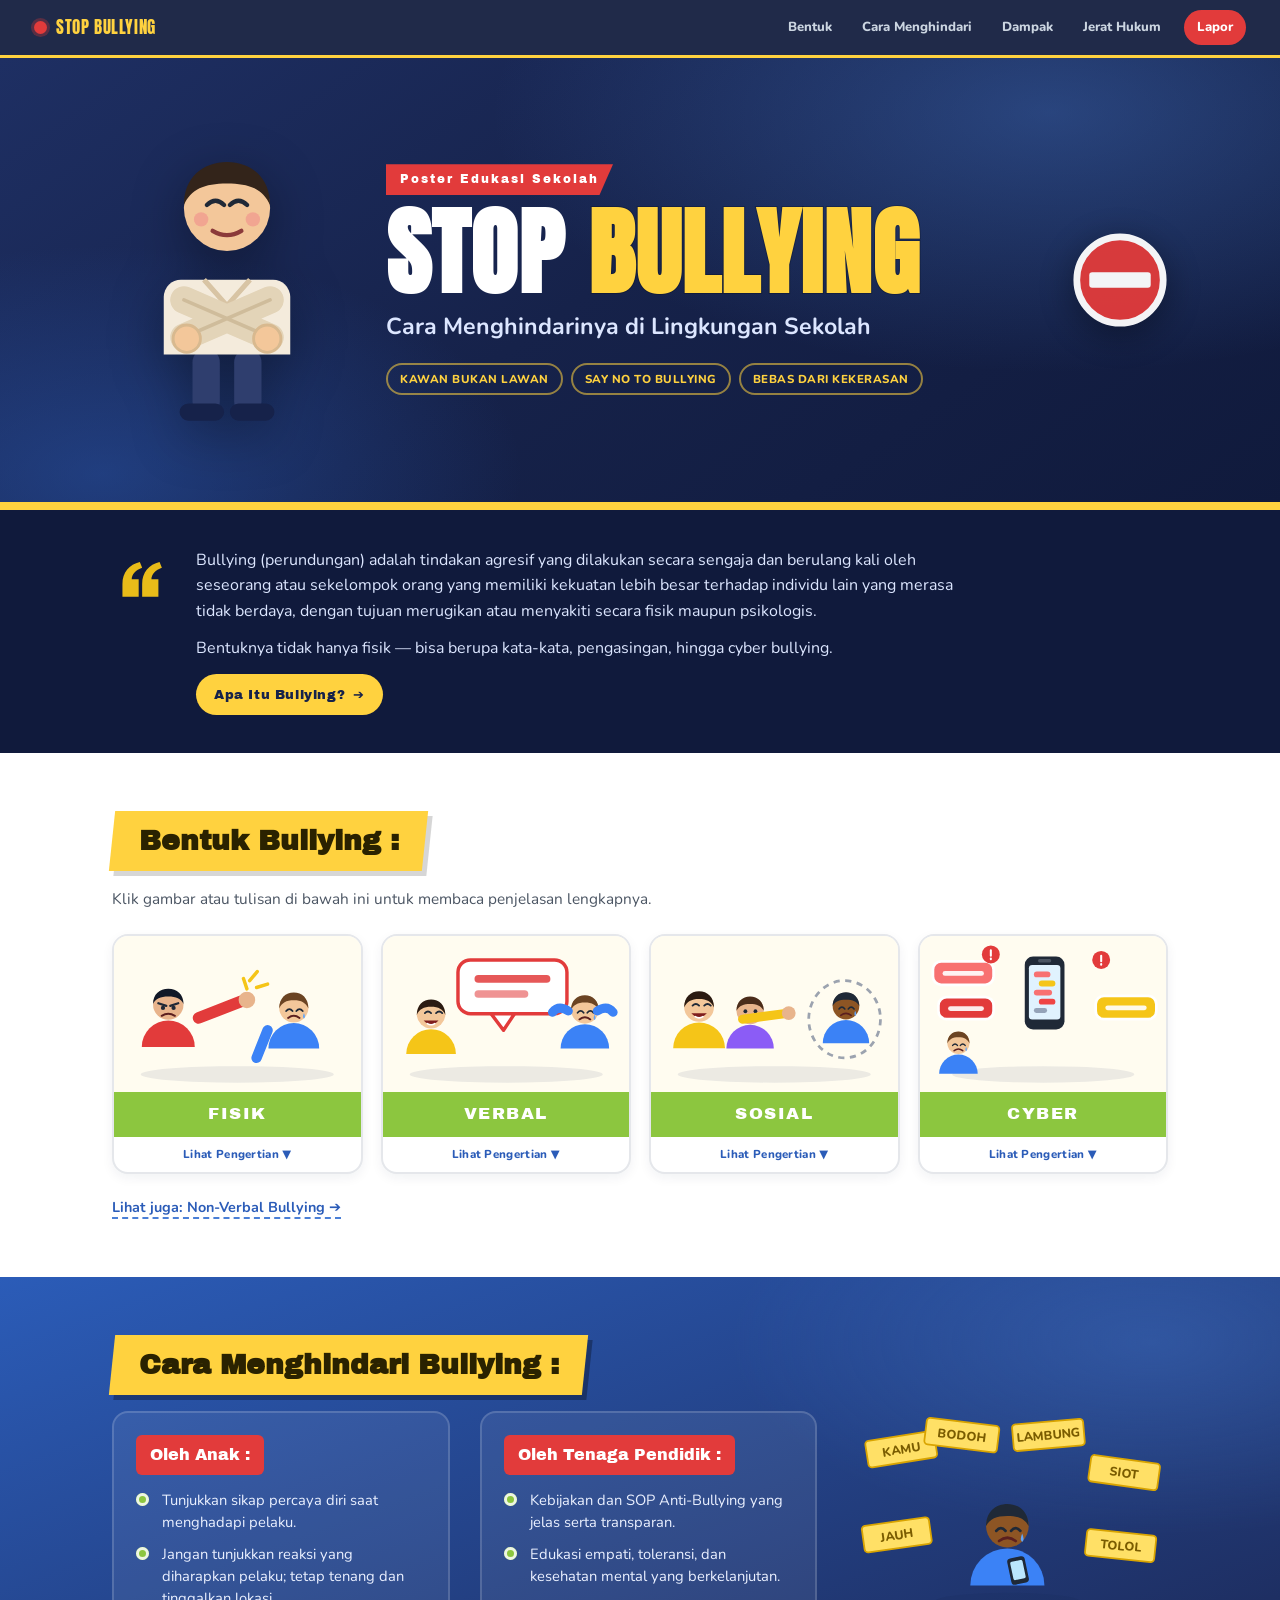
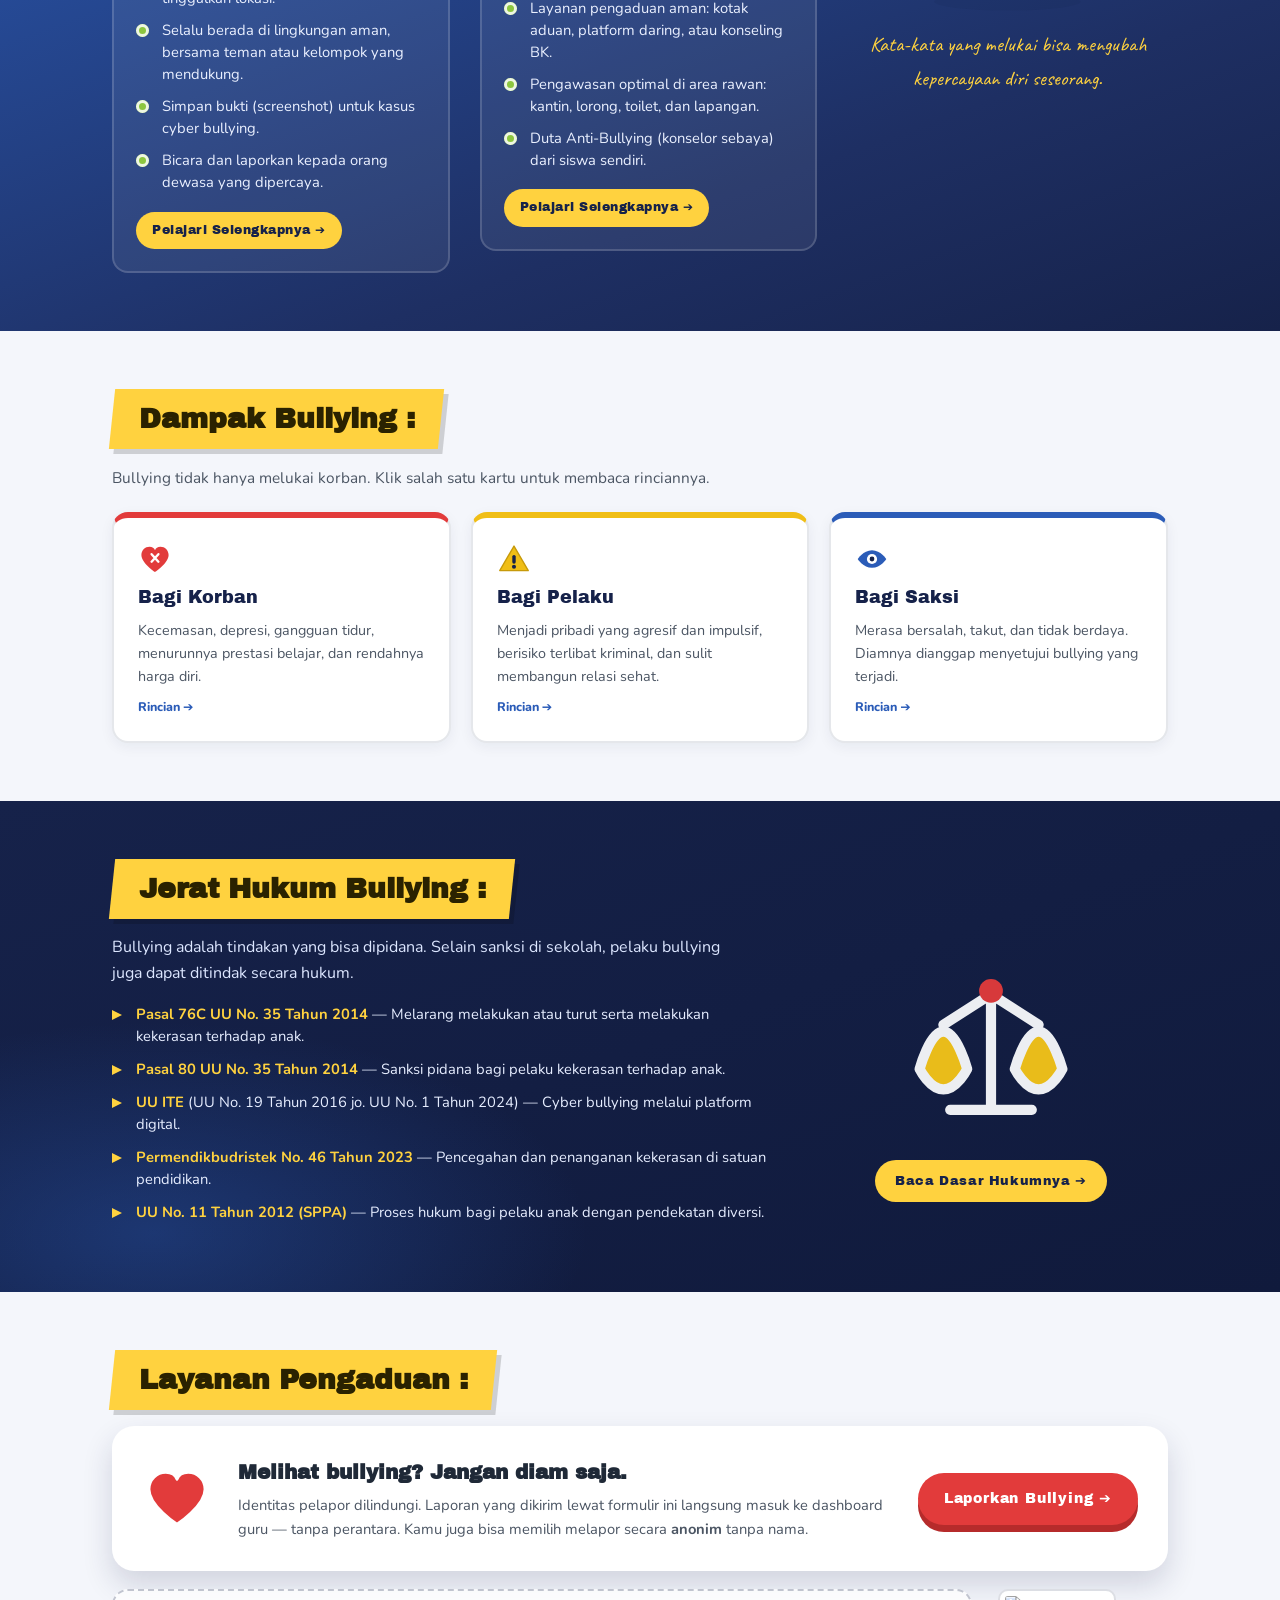
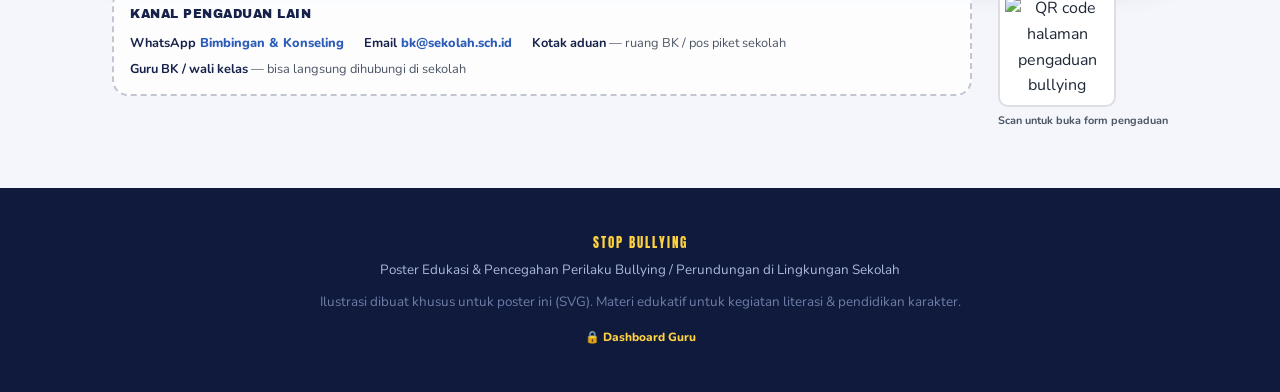
==== commit 8df05a54: "Add files via upload" ====
--- a/index.html
+++ b/index.html
@@ -287,7 +287,8 @@
     <div class="intro-inner">
       <svg class="intro-ico" viewBox="0 0 100 100" aria-hidden="true"><use href="#i-quote"></use></svg>
       <div class="intro-body">
-        <p>Bullying merupakan serangkaian aksi negatif dan agresif yang dilakukan oleh satu orang atau sekelompok orang terhadap pihak yang lebih lemah, dengan tujuan merendahkan, secara sengaja dan terus-menerus. Bentuknya tidak hanya fisik — bisa berupa kata-kata, pengasingan, hingga cyber bullying.</p>
+        <p>Bullying (perundungan) adalah tindakan agresif yang dilakukan secara sengaja dan berulang kali oleh seseorang atau sekelompok orang yang memiliki kekuatan lebih besar terhadap individu lain yang merasa tidak berdaya, dengan tujuan merugikan atau menyakiti secara fisik maupun psikologis.</p>
+        <p>Bentuknya tidak hanya fisik — bisa berupa kata-kata, pengasingan, hingga cyber bullying.</p>
         <a class="intro-link" href="detail.html#apa-itu">Apa Itu Bullying? <span aria-hidden="true">&#10132;</span></a>
       </div>
     </div>
@@ -335,10 +336,11 @@
         <article class="sub-blk">
           <span class="sub-tag">Oleh Anak :</span>
           <ul class="chk-list">
-            <li>Bersikap tenang di hadapan pemangku.</li>
-            <li>Melapor kepada guru atau yang lebih dewasa.</li>
-            <li>Menghindari konfrontasi.</li>
-            <li>Mempertahankan tali persahabatan di kelas.</li>
+            <li>Tunjukkan sikap percaya diri saat menghadapi pelaku.</li>
+            <li>Jangan tunjukkan reaksi yang diharapkan pelaku; tetap tenang dan tinggalkan lokasi.</li>
+            <li>Selalu berada di lingkungan aman, bersama teman atau kelompok yang mendukung.</li>
+            <li>Simpan bukti (screenshot) untuk kasus cyber bullying.</li>
+            <li>Bicara dan laporkan kepada orang dewasa yang dipercaya.</li>
           </ul>
           <a class="sub-more" href="detail.html#hindari-anak">Pelajari Selengkapnya &#10132;</a>
         </article>
@@ -346,10 +348,11 @@
         <article class="sub-blk">
           <span class="sub-tag">Oleh Tenaga Pendidik :</span>
           <ul class="chk-list">
-            <li>Membangun kebiasaan hubungan yang baik di antara anak-anak.</li>
-            <li>Menanamkan perilaku yang baik, empati, dan capaian prestasi bersama di sekolah.</li>
-            <li>Melatih guru dan staf sekolah tentang bagaimana mengatasi bullying.</li>
-            <li>Libatkan orang tua &amp; siswa dalam meningkatkan kesadaran dan cara mengambil tindakan yang tepat terhadap bullying.</li>
+            <li>Kebijakan dan SOP Anti-Bullying yang jelas serta transparan.</li>
+            <li>Edukasi empati, toleransi, dan kesehatan mental yang berkelanjutan.</li>
+            <li>Layanan pengaduan aman: kotak aduan, platform daring, atau konseling BK.</li>
+            <li>Pengawasan optimal di area rawan: kantin, lorong, toilet, dan lapangan.</li>
+            <li>Duta Anti-Bullying (konselor sebaya) dari siswa sendiri.</li>
           </ul>
           <a class="sub-more" href="detail.html#hindari-guru">Pelajari Selengkapnya &#10132;</a>
         </article>
@@ -374,13 +377,13 @@
         <a class="dp-card dp-korban" href="detail.html#dampak-korban">
           <span class="dp-ico"><svg viewBox="0 0 100 100" aria-hidden="true"><use href="#i-ico-korban"></use></svg></span>
           <span class="dp-judul">Bagi Korban</span>
-          <span class="dp-teks">Kecemasan, stres, gangguan tidur, menurunnya prestasi belajar, dan rendahnya rasa percaya diri.</span>
+          <span class="dp-teks">Kecemasan, depresi, gangguan tidur, menurunnya prestasi belajar, dan rendahnya harga diri.</span>
           <span class="dp-more">Rincian &#10132;</span>
         </a>
         <a class="dp-card dp-pelaku" href="detail.html#dampak-pelaku">
           <span class="dp-ico"><svg viewBox="0 0 100 100" aria-hidden="true"><use href="#i-ico-pelaku"></use></svg></span>
           <span class="dp-judul">Bagi Pelaku</span>
-          <span class="dp-teks">Berisiko bermasalah perilaku di masa depan, hingga terlibat tindak pidana, dan sulit membangun relasi sehat.</span>
+          <span class="dp-teks">Menjadi pribadi yang agresif dan impulsif, berisiko terlibat kriminal, dan sulit membangun relasi sehat.</span>
           <span class="dp-more">Rincian &#10132;</span>
         </a>
         <a class="dp-card dp-saksi" href="detail.html#dampak-saksi">
@@ -402,10 +405,11 @@
         <div class="hukum-teks">
           <p>Bullying adalah tindakan yang bisa dipidana. Selain sanksi di sekolah, pelaku bullying juga dapat ditindak secara hukum.</p>
           <ul class="hukum-list">
-            <li><strong>Pasal 351 KUHP</strong> — Mengancam dengan suatu kejahatan terhadap jiwa, harta benda, atau nama baik seseorang.</li>
-            <li><strong>UU No. 35 Tahun 2014</strong> — Perubahan atas UU No. 23 Tahun 2002 tentang Perlindungan Anak.</li>
-            <li><strong>UU No. 23 Tahun 2002</strong> — Perlindungan anak dari kekerasan, termasuk bullying.</li>
-            <li><strong>UU No. 11 Tahun 2008 (ITE)</strong> — Cyber bullying melalui platform digital yang menyebarkan konten merugikan.</li>
+            <li><strong>Pasal 76C UU No. 35 Tahun 2014</strong> — Melarang melakukan atau turut serta melakukan kekerasan terhadap anak.</li>
+            <li><strong>Pasal 80 UU No. 35 Tahun 2014</strong> — Sanksi pidana bagi pelaku kekerasan terhadap anak.</li>
+            <li><strong>UU ITE</strong> (UU No. 19 Tahun 2016 jo. UU No. 1 Tahun 2024) — Cyber bullying melalui platform digital.</li>
+            <li><strong>Permendikbudristek No. 46 Tahun 2023</strong> — Pencegahan dan penanganan kekerasan di satuan pendidikan.</li>
+            <li><strong>UU No. 11 Tahun 2012 (SPPA)</strong> — Proses hukum bagi pelaku anak dengan pendekatan diversi.</li>
           </ul>
         </div>
         <figure class="hukum-fig">
@@ -424,9 +428,17 @@
         <svg class="lapor-ico" viewBox="0 0 100 100" role="img" aria-label="Dukungan"><use href="#i-heart"></use></svg>
         <div>
           <h3>Melihat bullying? Jangan diam saja.</h3>
-          <p>Semua laporan ditinjau dalam 24 jam dan dijaga kerahasiaannya. Kamu bisa melapor secara <strong>anonim</strong> tanpa nama.</p>
+          <p>Identitas pelapor dilindungi. Laporan yang dikirim lewat formulir ini langsung masuk ke dashboard guru &mdash; tanpa perantara. Kamu juga bisa memilih melapor secara <strong>anonim</strong> tanpa nama.</p>
         </div>
         <a class="btn-lapor" href="detail.html#pengaduan">Laporkan Bullying &#10132;</a>
+      </div>
+
+      <div class="lapor-extra">
+        <div class="lapor-kanal">
+          <p class="lapor-kanal-h">Kanal pengaduan lain</p>
+          <ul class="lapor-kanal-list" id="laporKanal"></ul>
+        </div>
+        <div class="lapor-qr" id="laporQr"></div>
       </div>
     </div>
   </section>
@@ -439,11 +451,14 @@
     <p class="foot-title">STOP BULLYING</p>
     <p>Poster Edukasi &amp; Pencegahan Perilaku Bullying / Perundungan di Lingkungan Sekolah</p>
     <p class="foot-small">Ilustrasi dibuat khusus untuk poster ini (SVG). Materi edukatif untuk kegiatan literasi &amp; pendidikan karakter.</p>
+    <p class="foot-dash"><a href="dashboard.html">&#128274; Dashboard Guru</a></p>
   </div>
 </footer>
 
 <button class="totop" id="toTop" type="button" aria-label="Kembali ke atas">&#9650;</button>
 
+<script src="config.js"></script>
+<script src="api.js"></script>
 <script src="app.js"></script>
 </body>
 </html>
--- a/style.css
+++ b/style.css
@@ -723,6 +723,26 @@
   margin-bottom: 20px;
 }
 .dform h3 { font-family: var(--font-head); font-size: 1.05rem; color: var(--navy); margin-bottom: 14px; }
+.dform h4 {
+  font-family: var(--font-head);
+  font-size: .82rem;
+  color: var(--navy);
+  text-transform: uppercase;
+  letter-spacing: .4px;
+  margin: 0 0 10px;
+  padding-left: 10px;
+  border-left: 4px solid var(--yellow);
+}
+.saluran {
+  background: #F4F8FF;
+  border: 1px dashed var(--blue-lt);
+  border-radius: var(--r-sm);
+  padding: 13px 15px;
+  margin-bottom: 16px;
+}
+.saluran .d-list { margin: 0; }
+.saluran .d-list li { margin-bottom: 7px; font-size: .85rem; }
+.saluran .d-list li:last-child { margin-bottom: 0; }
 .anonim-box {
   display: flex;
   align-items: center;
@@ -815,6 +835,168 @@
 .r-del:hover { color: var(--red-dk); }
 .riwayat-empty { font-size: .8rem; color: var(--ink-3); font-style: italic; }
 
+/* ---------- 7b. KANAL PENGADUAN (form + poster) ---------- */
+.kanal-aksi { display: flex; flex-wrap: wrap; gap: 8px; margin-top: 12px; }
+.btn-kanal {
+  display: inline-flex;
+  align-items: center;
+  gap: 6px;
+  background: #fff;
+  color: var(--ink-2);
+  border: 2px solid var(--line);
+  border-radius: 999px;
+  font-weight: 800;
+  font-size: .78rem;
+  padding: 8px 15px;
+  cursor: pointer;
+  text-decoration: none;
+  transition: border-color .16s, background .16s, color .16s;
+}
+.btn-kanal:hover { border-color: var(--blue-lt); color: var(--navy); }
+.btn-kanal.sm { padding: 5px 12px; font-size: .72rem; }
+.btn-wa { border-color: #25D366; color: #128C3E; }
+.btn-wa:hover { background: #EAFBF1; border-color: #25D366; color: #0B6B2F; }
+.btn-mail { border-color: var(--blue-lt); color: var(--blue); }
+.btn-mail:hover { background: #EEF4FF; }
+.btn-copy { border-color: #94A3B8; color: var(--ink-2); }
+.btn-copy:hover { background: #F1F5F9; }
+.form-extra { margin-top: 10px; font-size: .8rem; display: flex; flex-wrap: wrap; gap: 8px; align-items: center; }
+.form-extra a:not(.btn-kanal) { color: var(--blue); font-weight: 800; text-decoration: underline; }
+
+/* --- Kanal pengaduan di poster --- */
+.lapor-extra {
+  display: grid;
+  grid-template-columns: 1fr auto;
+  gap: clamp(14px, 2.4vw, 26px);
+  align-items: start;
+  margin-top: 18px;
+}
+.lapor-kanal {
+  background: rgba(255, 255, 255, .78);
+  border: 2px dashed rgba(22, 34, 74, .25);
+  border-radius: var(--r-md);
+  padding: 14px 16px;
+}
+.lapor-kanal-h {
+  font-family: var(--font-head);
+  font-size: .76rem;
+  text-transform: uppercase;
+  letter-spacing: .5px;
+  color: var(--navy);
+  margin-bottom: 8px;
+}
+.lapor-kanal-list { list-style: none; display: flex; flex-wrap: wrap; gap: 6px 20px; }
+.lapor-kanal-list li { font-size: .8rem; color: var(--ink-2); }
+.lapor-kanal-list strong { color: var(--navy); }
+.lapor-kanal-list a { color: var(--blue); font-weight: 800; text-decoration: none; }
+.lapor-kanal-list a:hover { text-decoration: underline; }
+.lapor-qr { text-align: center; }
+.lapor-qr img {
+  display: block;
+  background: #fff;
+  padding: 5px;
+  border-radius: var(--r-sm);
+  border: 2px solid rgba(22, 34, 74, .15);
+}
+.lapor-qr span { display: block; margin-top: 5px; font-size: .68rem; color: var(--ink-2); font-weight: 700; }
+
+/* --- Tautan dashboard di footer --- */
+.foot-dash { margin-top: 14px; }
+.foot-dash a { color: var(--yellow); font-weight: 800; font-size: .74rem; text-decoration: none; }
+.foot-dash a:hover { text-decoration: underline; }
+.dfoot a { color: var(--yellow); font-weight: 800; text-decoration: none; }
+.dfoot a:hover { text-decoration: underline; }
+
+/* ---------- 8. DASHBOARD GURU ---------- */
+.dash-body { background: var(--bg-soft); }
+.dash-wrap { max-width: 1040px; margin: 0 auto; padding: clamp(20px, 4vw, 38px) clamp(16px, 4vw, 26px) 60px; }
+
+.dash-login { display: flex; justify-content: center; }
+.dash-login[hidden], .dash-panel[hidden] { display: none !important; }
+.dash-login-card {
+  background: var(--paper);
+  border: 2px solid var(--line);
+  border-top: 6px solid var(--red);
+  border-radius: var(--r-md);
+  box-shadow: 0 12px 30px rgba(22, 34, 74, .1);
+  padding: clamp(20px, 3.4vw, 32px);
+  width: 100%;
+  max-width: 440px;
+}
+.dash-login-badge {
+  display: inline-block;
+  background: var(--yellow);
+  color: var(--navy);
+  font-family: var(--font-head);
+  font-size: .66rem;
+  letter-spacing: .6px;
+  text-transform: uppercase;
+  border-radius: 999px;
+  padding: 4px 12px;
+}
+.dash-login-card h1 { font-family: var(--font-head); font-size: clamp(1.1rem, 2.4vw, 1.45rem); color: var(--navy); margin: 10px 0 6px; }
+.dash-login-sub { font-size: .84rem; color: var(--ink-2); margin-bottom: 18px; }
+.dash-login-card .btn-kirim { width: 100%; margin-top: 4px; }
+.dash-konf {
+  margin-top: 14px;
+  font-size: .74rem;
+  line-height: 1.55;
+  padding: 10px 12px;
+  border-radius: var(--r-sm);
+  background: #F4F8FF;
+  border: 1px solid var(--line);
+  color: var(--ink-2);
+}
+.dash-konf.ok { background: #F5FBF0; border-color: #CFE8BB; }
+.dash-konf.warn { background: #FFFBEB; border-color: var(--yellow-2); }
+.dash-konf code { background: #E9EEF8; padding: 1px 5px; border-radius: 4px; font-size: .72rem; }
+
+.dash-bar { display: flex; align-items: center; justify-content: space-between; gap: 12px; flex-wrap: wrap; margin-bottom: 16px; }
+.dash-bar-info strong { display: block; font-family: var(--font-head); font-size: 1.05rem; color: var(--navy); }
+.dash-bar-info span { font-size: .76rem; color: var(--ink-3); font-weight: 700; }
+.dash-bar-aksi { display: flex; gap: 8px; }
+
+.dash-stats { display: grid; grid-template-columns: repeat(5, 1fr); gap: 10px; margin-bottom: 16px; }
+.dash-stat { background: var(--paper); border: 2px solid var(--line); border-left: 5px solid var(--blue); border-radius: var(--r-sm); padding: 12px 14px; }
+.dash-stat.merah { border-left-color: var(--red); }
+.dash-stat.kuning { border-left-color: var(--yellow-2); }
+.dash-stat.hijau { border-left-color: var(--green); }
+.dash-stat.navy { border-left-color: var(--navy); }
+.dash-stat-n { display: block; font-family: var(--font-head); font-size: 1.5rem; color: var(--navy); line-height: 1.1; }
+.dash-stat-l { display: block; font-size: .66rem; font-weight: 800; text-transform: uppercase; letter-spacing: .4px; color: var(--ink-3); }
+
+.dash-filter { background: var(--paper); border: 2px solid var(--line); border-radius: var(--r-md); padding: 14px 16px; margin-bottom: 18px; }
+.dash-filter-row { display: grid; grid-template-columns: repeat(4, minmax(115px, 1fr)) minmax(160px, 1.4fr); gap: 10px; }
+.dash-filter-row .form-field { margin-bottom: 0; }
+.dash-filter-aksi { display: flex; gap: 8px; margin-top: 12px; flex-wrap: wrap; align-items: center; }
+
+.dash-list-head { display: flex; align-items: center; gap: 10px; margin-bottom: 12px; }
+.dash-list-head h2 { font-family: var(--font-head); font-size: clamp(.95rem, 1.7vw, 1.1rem); color: var(--navy); text-transform: uppercase; letter-spacing: .4px; }
+.dash-jumlah { background: var(--red); color: #fff; border-radius: 999px; font-family: var(--font-body); font-size: .72rem; padding: 2px 10px; vertical-align: middle; }
+.dash-list { display: flex; flex-direction: column; gap: 12px; }
+.dash-item { background: var(--paper); border: 2px solid var(--line); border-left: 6px solid var(--red); border-radius: var(--r-md); padding: 14px 16px; }
+.dl-head { display: flex; align-items: center; gap: 10px; margin-bottom: 8px; flex-wrap: wrap; }
+.dl-status { font-size: .64rem; font-weight: 800; text-transform: uppercase; letter-spacing: .4px; border-radius: 999px; padding: 3px 11px; background: var(--red); color: #fff; }
+.dl-status.diproses { background: var(--yellow-2); color: #4A3700; }
+.dl-status.selesai { background: var(--green-dk); }
+.dl-status.tidak-ditangani { background: #6B7280; }
+.dl-waktu { font-size: .72rem; color: var(--ink-3); font-weight: 700; margin-left: auto; }
+.dl-meta { display: flex; flex-wrap: wrap; gap: 6px; margin-bottom: 8px; }
+.dl-badge { font-size: .64rem; font-weight: 800; text-transform: uppercase; background: var(--blue); color: #fff; border-radius: 999px; padding: 2px 10px; }
+.dl-badge.anonim { background: #7C3AED; }
+.dl-meta-i { font-size: .68rem; font-weight: 800; color: var(--ink-2); background: #F1F5F9; border-radius: 999px; padding: 2px 10px; }
+.dl-isi { font-size: .88rem; color: var(--ink); white-space: pre-wrap; word-break: break-word; margin: 0 0 10px !important; }
+.dl-aksi { display: flex; flex-wrap: wrap; gap: 7px; }
+.dl-btn { background: #fff; border: 2px solid var(--line); border-radius: 999px; font-size: .68rem; font-weight: 800; padding: 5px 12px; cursor: pointer; color: var(--ink-2); transition: background .16s, border-color .16s; }
+.dl-btn:hover { background: #F1F5F9; border-color: #CBD5E1; }
+.dl-btn.ok { border-color: var(--green); color: var(--green-dk); }
+.dl-btn.ok:hover { background: #F5FBF0; }
+.dl-btn.del { border-color: #F3C0C0; color: var(--red); margin-left: auto; }
+.dl-btn.del:hover { background: #FEF2F2; }
+.dl-btn:disabled { opacity: .5; cursor: not-allowed; }
+.dash-empty, .dash-muat { text-align: center; color: var(--ink-3); font-size: .86rem; font-style: italic; padding: 26px 10px; }
+.dash-muat.err { color: var(--red); font-style: normal; font-weight: 800; }
+
 /* ---------- 8. RESPONSIF ---------- */
 @media (max-width: 1000px) {
   .bentuk-grid { grid-template-columns: repeat(2, 1fr); }
@@ -845,12 +1027,27 @@
   .d-title { font-size: 1.8rem; }
 }
 
+/* ---------- 8b. RESPONSIF DASHBOARD & KANAL ---------- */
+@media (max-width: 900px) {
+  .dash-stats { grid-template-columns: repeat(3, 1fr); }
+  .dash-filter-row { grid-template-columns: repeat(2, 1fr); }
+  .lapor-extra { grid-template-columns: 1fr; }
+  .lapor-qr { text-align: left; }
+}
+
+@media (max-width: 560px) {
+  .dash-stats { grid-template-columns: repeat(2, 1fr); }
+  .dash-filter-row { grid-template-columns: 1fr; }
+  .dl-btn.del { margin-left: 0; }
+}
+
 /* ---------- 9. CETAK ---------- */
 @page { size: A4 portrait; margin: 12mm; }
 
 @media print {
   body { background: #fff; }
   .topnav, .dnav, .totop, .dnav-jump { display: none !important; }
+  .foot-dash { display: none !important; }
   .reveal { opacity: 1 !important; transform: none !important; }
   .hero-inner { padding: 10mm 0; min-height: 118mm; }
   .blk { padding: 8mm 0; break-inside: avoid; page-break-inside: avoid; }
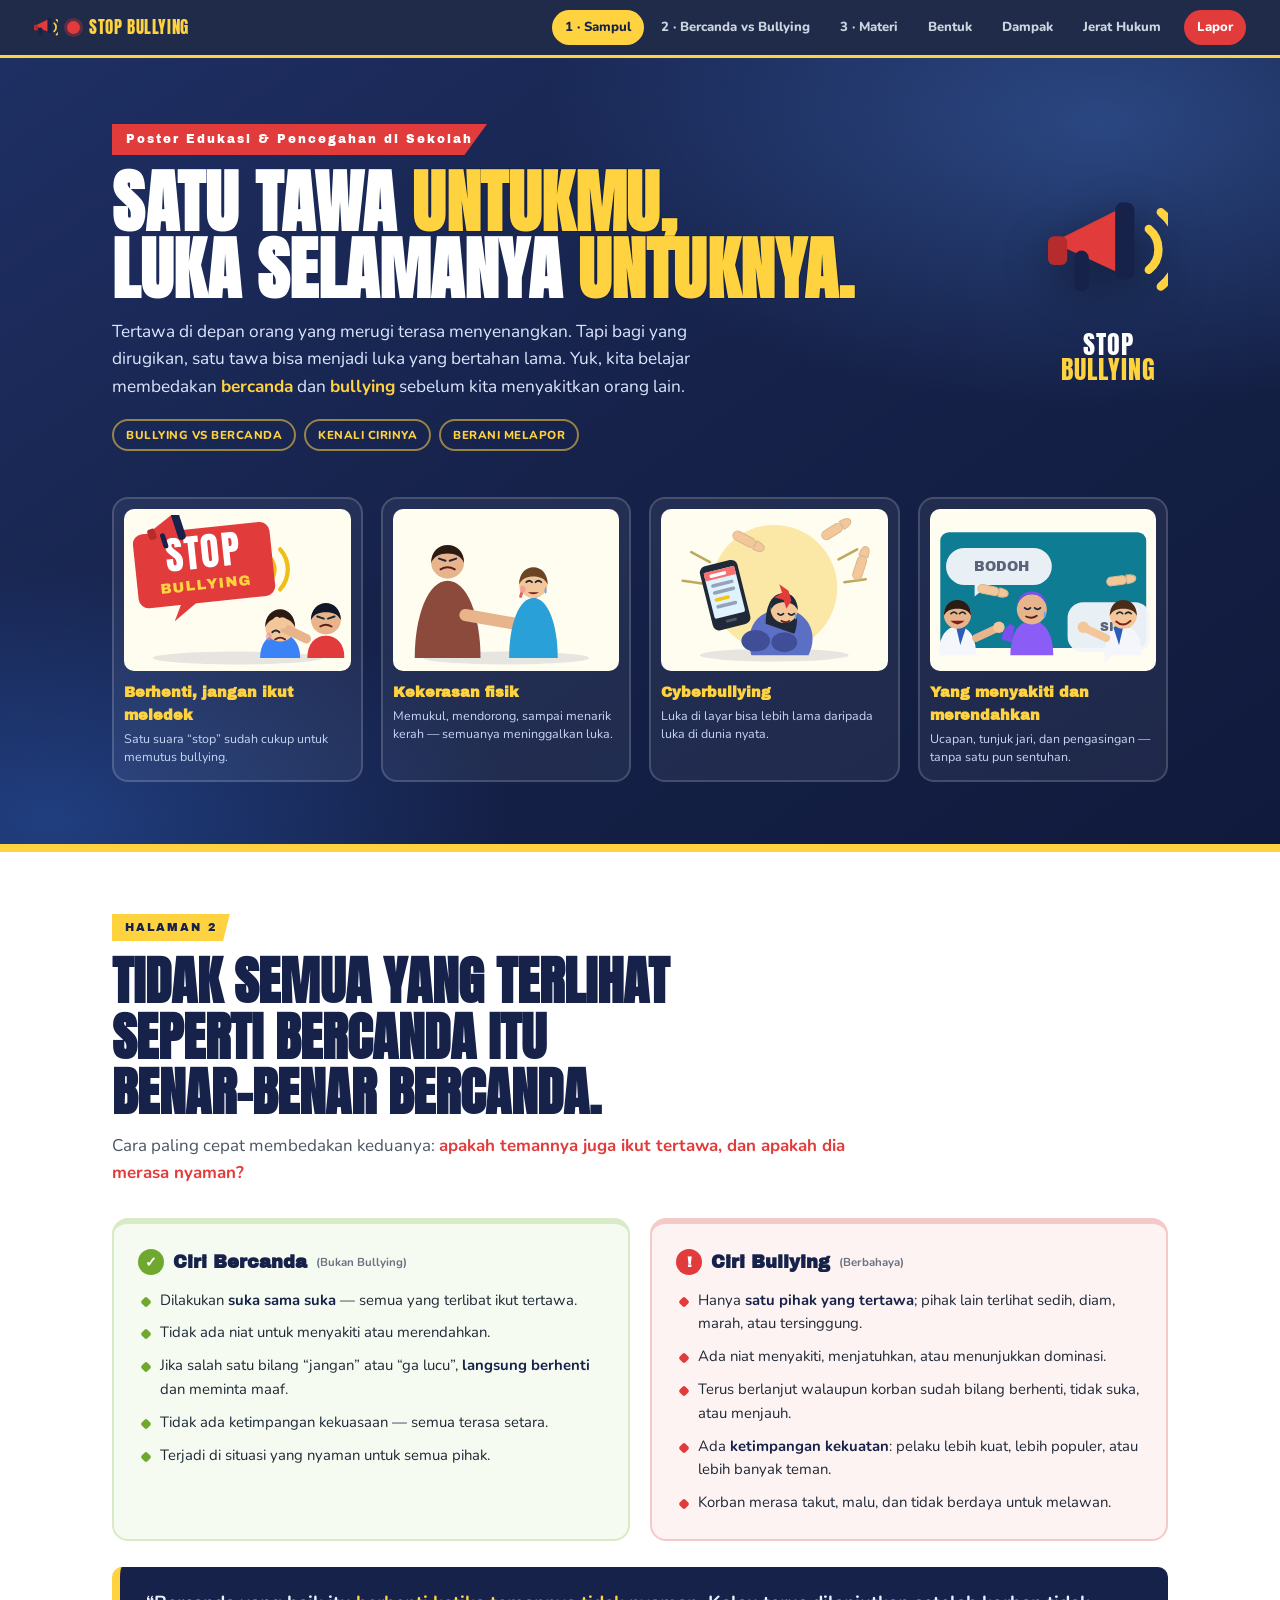
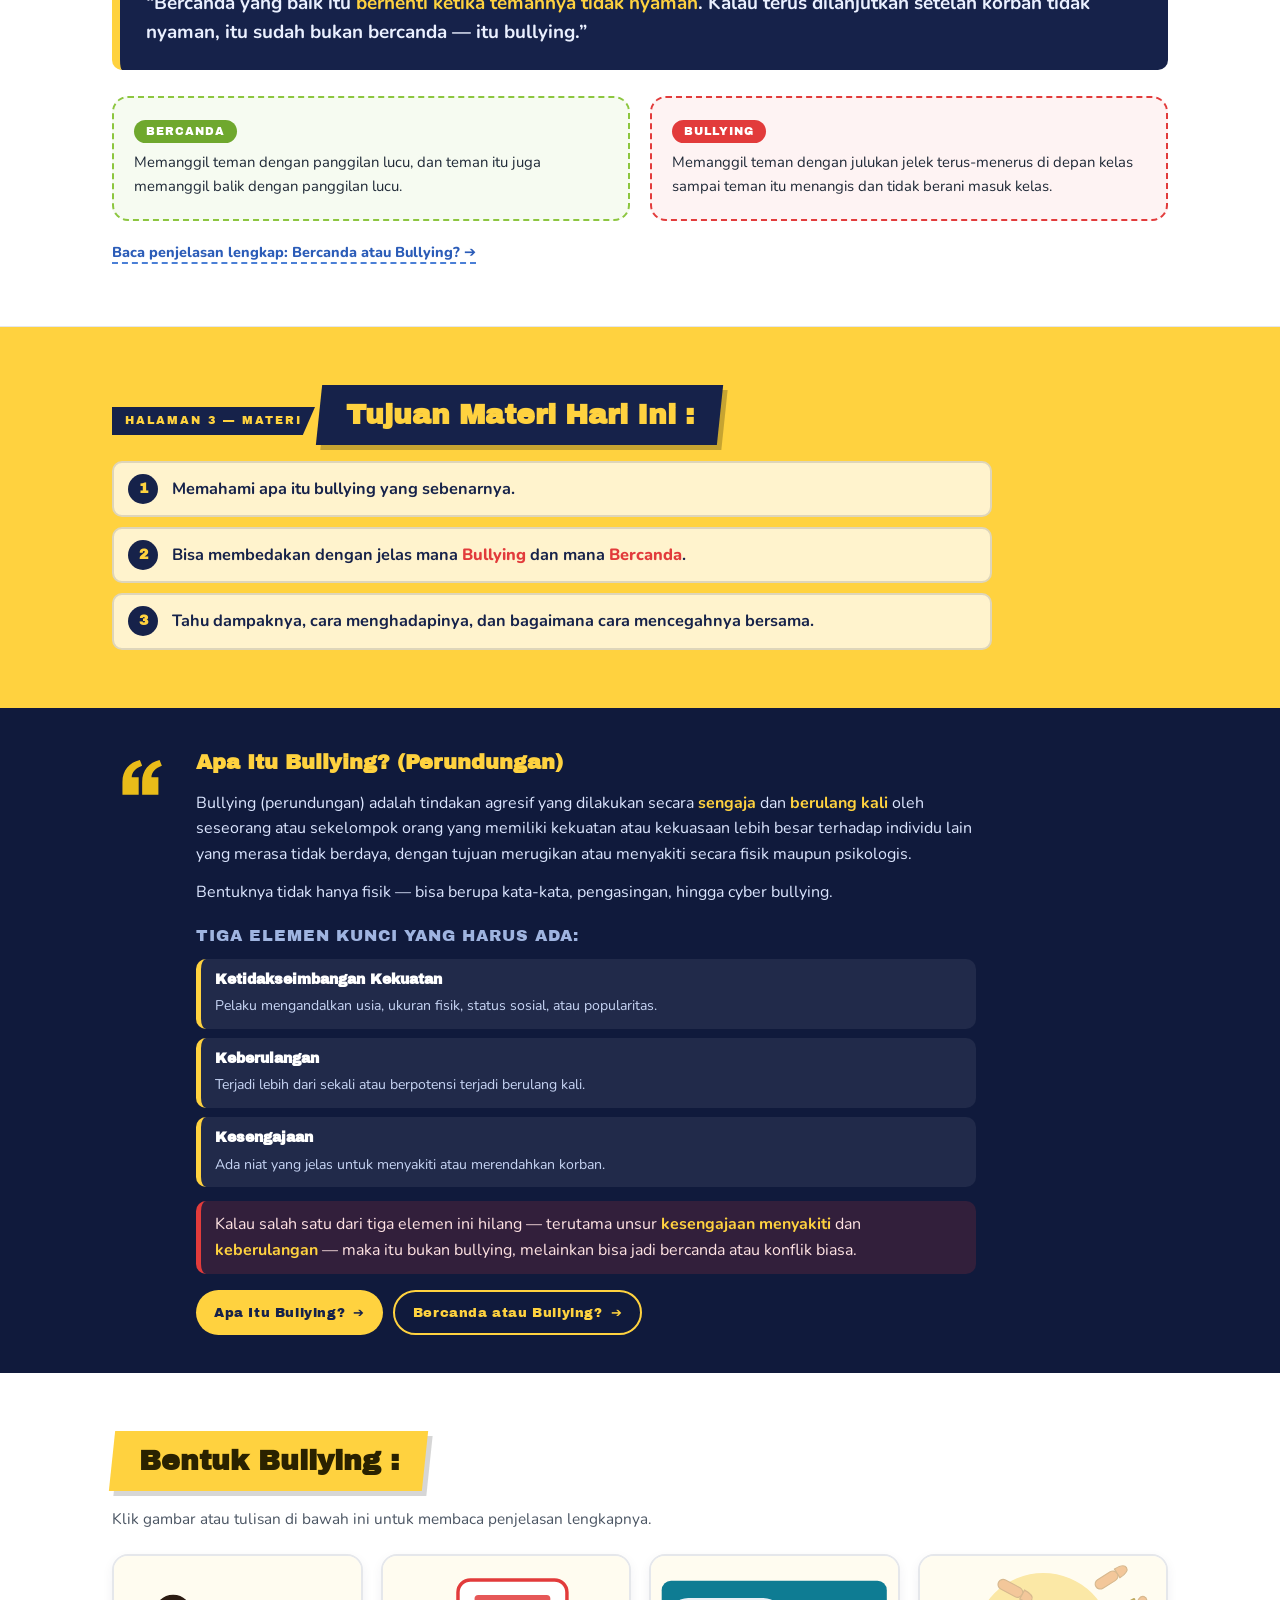
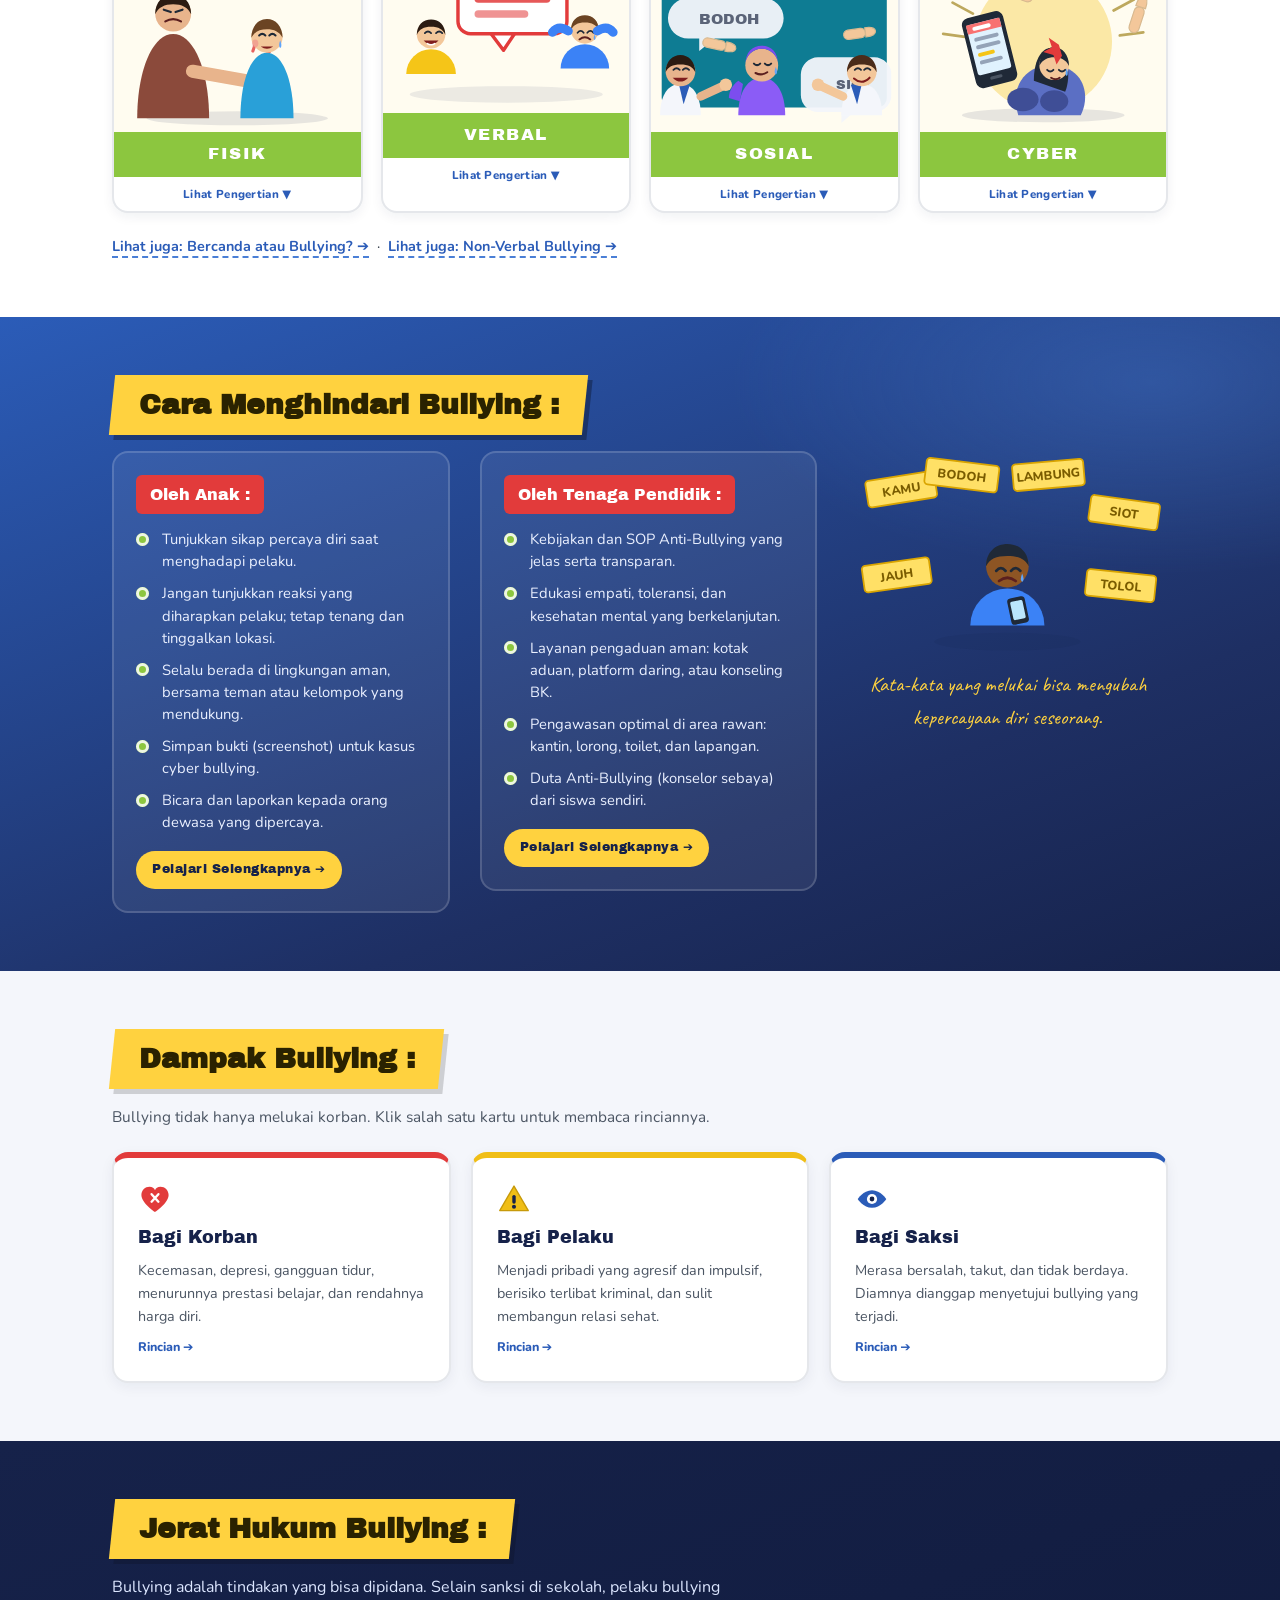
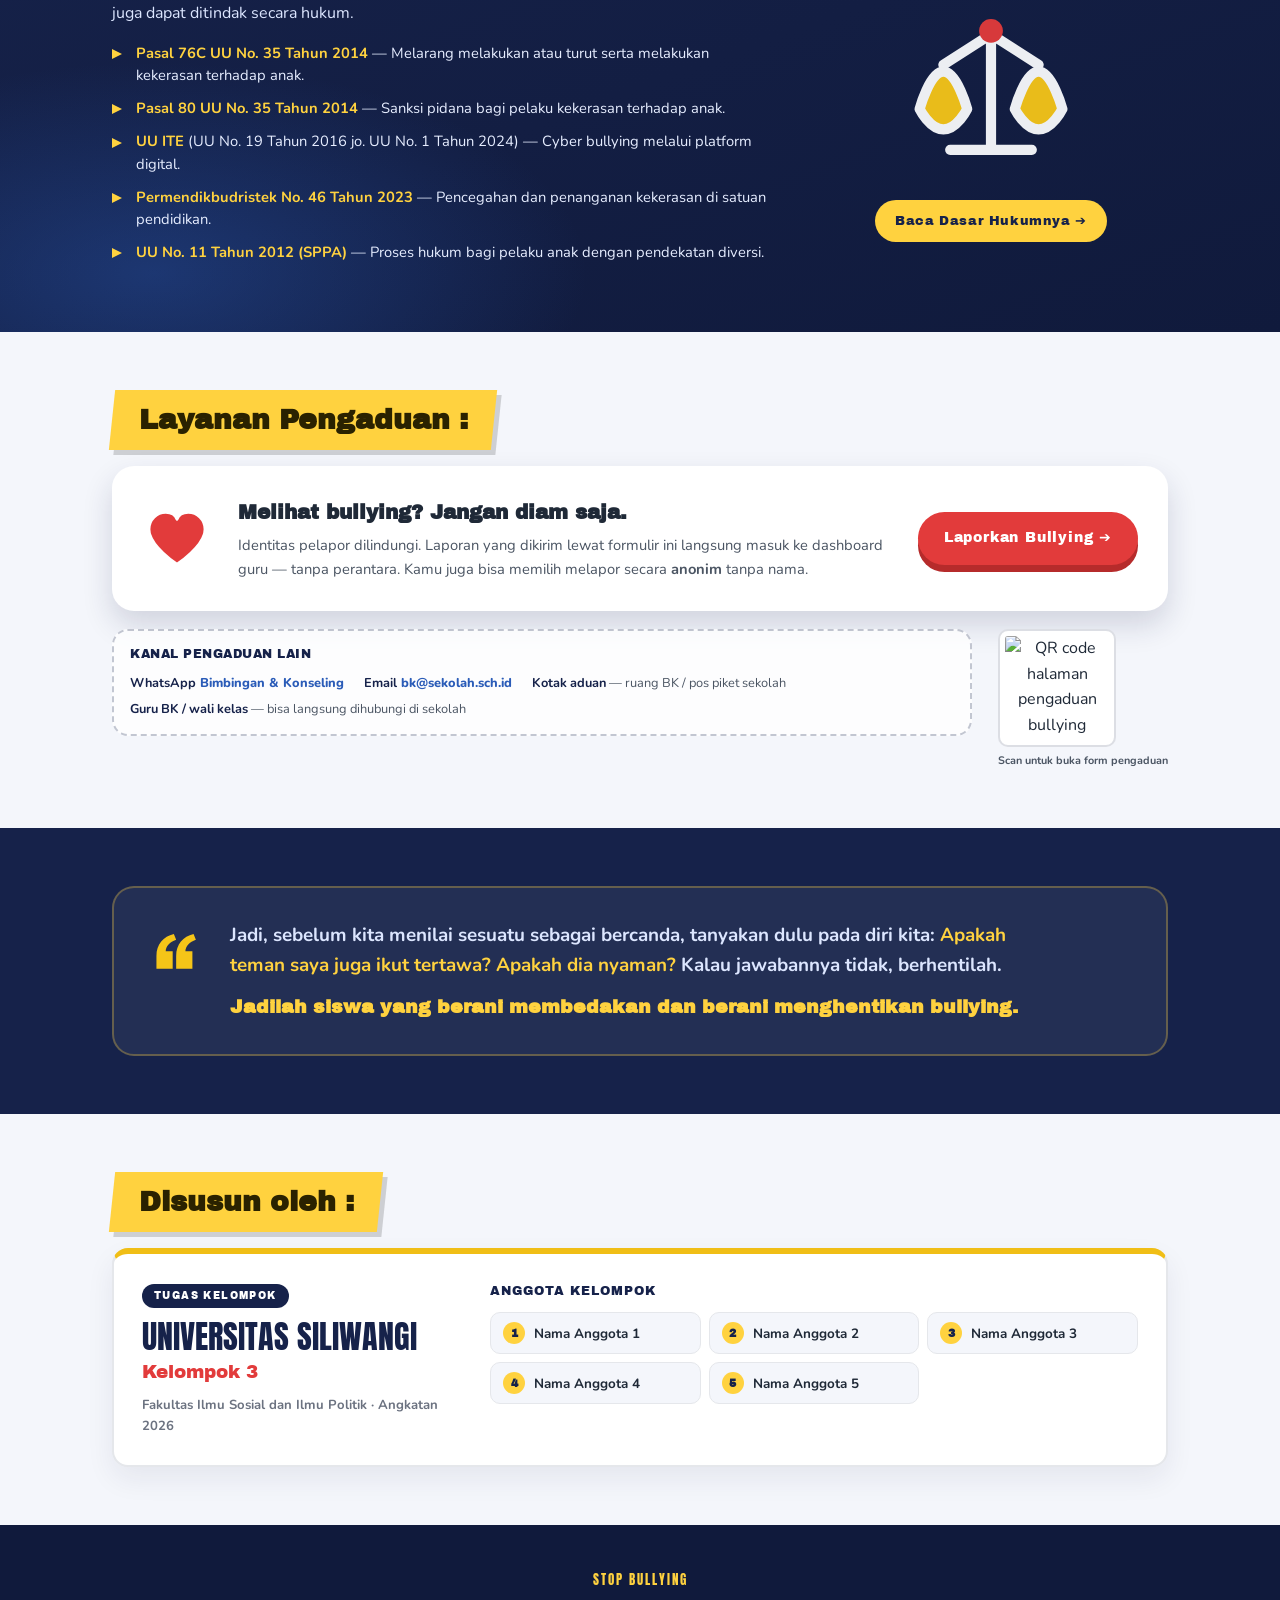
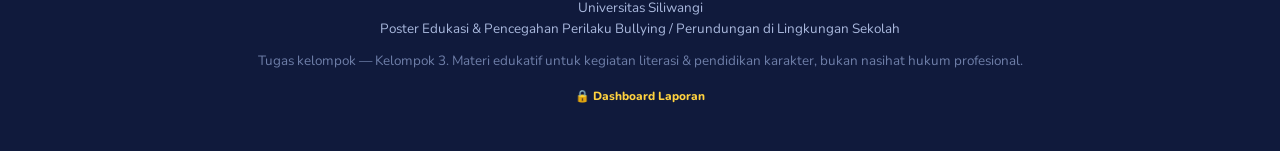
==== commit 08ebe64f: "Add files via upload" ====
--- a/index.html
+++ b/index.html
@@ -3,8 +3,8 @@
 <head>
   <meta charset="UTF-8">
   <meta name="viewport" content="width=device-width, initial-scale=1.0, viewport-fit=cover">
-  <title>STOP BULLYING — Poster Edukasi &amp; Pencegahan Bullying di Sekolah</title>
-  <meta name="description" content="Poster interaktif STOP BULLYING: bentuk bullying (fisik, verbal, sosial, cyber), cara menghindari bullying, dampak, dan jerat hukum. Klik bagian mana pun untuk membaca penjelasan lengkapnya.">
+  <title>STOP BULLYING — Poster Edukasi &amp; Pencegahan Bullying | Universitas Siliwangi</title>
+  <meta name="description" content="Tugas kelompok Universitas Siliwangi: poster interaktif STOP BULLYING — memahami apa itu bullying, membedakan bercanda dan perundungan, dampak, pencegahan, serta cara melapor.">
   <meta name="theme-color" content="#16224A">
 
   <link rel="preconnect" href="https://fonts.googleapis.com">
@@ -238,18 +238,238 @@
     <symbol id="i-quote" viewBox="0 0 100 100">
       <path d="M18 62c0-20 12-34 30-38l4 10c-11 4-18 11-18 20h12v30H18V62Zm34 0c0-20 12-34 30-38l4 10c-11 4-18 11-18 20h12v30H52V62Z" fill="#F5C518"/>
     </symbol>
+
+    <!-- ==== Ikon megafon (dipakai di navigasi & sampul) ==== -->
+    <symbol id="i-megaphone" viewBox="0 0 100 100">
+      <g stroke="none">
+        <path d="M6 40 62 12v56L6 42Z" fill="#E23B3B"/>
+        <rect x="56" y="8" width="16" height="64" rx="6" fill="#16224A"/>
+        <rect x="0" y="36" width="16" height="24" rx="5" fill="#B62B2B"/>
+        <path d="M28 54v22" stroke="#16224A" stroke-width="12" stroke-linecap="round"/>
+        <path d="M84 30a22 22 0 0 1 0 34" stroke="#FFD23F" stroke-width="7" stroke-linecap="round" fill="none"/>
+        <path d="M94 16a40 40 0 0 1 0 62" stroke="#FFD23F" stroke-width="7" stroke-linecap="round" fill="none"/>
+      </g>
+    </symbol>
+
+    <!-- ==== Ikon gelembung bicara (dekorasi halaman 2) ==== -->
+    <symbol id="i-bubble" viewBox="0 0 100 100">
+      <path d="M12 18h76a8 8 0 0 1 8 8v40a8 8 0 0 1-8 8H52L34 90V74H12a8 8 0 0 1-8-8V26a8 8 0 0 1 8-8Z" fill="currentColor"/>
+    </symbol>
+
+    <!-- ============================================================
+         GALERI HALAMAN 1 — 4 ilustrasi besar (gaya datar, warna poster)
+         ============================================================ -->
+
+    <!-- A. STOP BULLYING — megafon + anak yang dibully -->
+    <symbol id="i-gal-stop" viewBox="0 0 300 210">
+      <ellipse cx="150" cy="200" rx="118" ry="9" fill="#16224A" opacity=".10"/>
+
+      <g stroke="#F0BE16" stroke-width="6" stroke-linecap="round" fill="none">
+        <path d="M196 60a24 24 0 0 1 0 32"/>
+        <path d="M210 48a42 42 0 0 1 0 56"/>
+      </g>
+
+      <g transform="rotate(-6 104 74)">
+        <rect x="8" y="18" width="192" height="104" rx="14" fill="#E23B3B"/>
+        <path d="M68 118l-13 26 38-26Z" fill="#E23B3B"/>
+        <text x="104" y="74" text-anchor="middle" font-family="Anton, Impact, sans-serif" font-size="54" fill="#ffffff" letter-spacing="2">STOP</text>
+        <text x="104" y="104" text-anchor="middle" font-family="Archivo Black, Arial Black, sans-serif" font-size="20" fill="#FFD23F" letter-spacing="1.5">BULLYING</text>
+      </g>
+
+      <g transform="translate(22,2) rotate(-18)">
+        <path d="M0 22 L38 8 L38 44 L0 30 Z" fill="#E23B3B"/>
+        <rect x="34" y="5" width="11" height="42" rx="5" fill="#16224A"/>
+        <rect x="-5" y="19" width="11" height="15" rx="3.5" fill="#B62B2B"/>
+        <path d="M14 33v15" stroke="#16224A" stroke-width="7" stroke-linecap="round"/>
+      </g>
+
+      <!-- korban: menunduk, menutup wajah, menangis -->
+      <g>
+        <path d="M182 200c0-22 12-34 28-34s28 12 28 34z" fill="#3B82F6"/>
+        <circle cx="210" cy="156" r="21" fill="#F3C79A"/>
+        <path d="M189 157c0-16 10-25 21-25s21 9 21 25c-4-9-11-13-21-13s-17 4-21 13z" fill="#2B1B12"/>
+        <path d="M199 164q5-5 10 0M217 164q5-5 10 0" stroke="#1f2937" stroke-width="2.6" fill="none" stroke-linecap="round"/>
+        <path d="M203 174q7-5 14 0" stroke="#5B1F1F" stroke-width="2.6" fill="none" stroke-linecap="round"/>
+        <path d="M228 160q3 8 0 10-3-2 0-10Z" fill="#60A5FA"/>
+        <ellipse cx="194" cy="170" rx="4" ry="5.5" fill="#F08A8A" opacity=".55"/>
+        <path d="M198 150c3-8 8-9 11-6s0 10-5 13z" fill="#F3C79A"/>
+      </g>
+
+      <!-- pelaku: menarik rambut korban -->
+      <g>
+        <path d="M248 200c0-20 11-31 26-31s26 11 26 31z" fill="#E23B3B"/>
+        <circle cx="274" cy="146" r="21" fill="#E8B48C"/>
+        <path d="M253 147c0-15 10-24 21-24s21 9 21 24c-4-8-11-11-21-11s-17 3-21 11z" fill="#111827"/>
+        <path d="M262 142l9 3M286 142l-9 3" stroke="#1f2937" stroke-width="2.8" stroke-linecap="round"/>
+        <path d="M266 156q8-5 16 0" stroke="#5B1F1F" stroke-width="2.6" fill="none" stroke-linecap="round"/>
+      </g>
+      <g transform="translate(214,150) rotate(26)">
+        <rect x="0" y="0" width="46" height="13" rx="6.5" fill="#E8B48C"/>
+      </g>
+      <circle cx="213" cy="151" r="8" fill="#F3C79A"/>
+    </symbol>
+
+    <!-- B. Kekerasan fisik — anak besar menarik kerah anak kecil -->
+    <symbol id="i-gal-fisik" viewBox="0 0 300 210">
+      <ellipse cx="150" cy="200" rx="116" ry="9" fill="#16224A" opacity=".10"/>
+
+      <!-- garis aksi di sekitar titik tarikan -->
+      <g stroke="#E23B3B" stroke-width="4" stroke-linecap="round" fill="none" opacity=".8">
+        <path d="M178 126l13-11M186 138l17-3M170 114l5-15"/>
+      </g>
+
+      <!-- pelaku (besar) -->
+      <g>
+        <path d="M22 200c0-60 19-108 46-108s46 48 46 108z" fill="#8B4A3B"/>
+        <circle cx="68" cy="66" r="23" fill="#E8B48C"/>
+        <path d="M45 67c0-16 10-25 23-25s23 9 23 25c-4-9-12-13-23-13s-19 4-23 13z" fill="#2B1B12"/>
+        <path d="M56 61l9 3M80 61l-9 3" stroke="#1f2937" stroke-width="2.8" stroke-linecap="round"/>
+        <path d="M58 76q10-6 20 0" stroke="#5B1F1F" stroke-width="2.8" fill="none" stroke-linecap="round"/>
+      </g>
+
+      <!-- lengan pelaku menarik kerah korban -->
+      <g transform="translate(86,130) rotate(10)">
+        <rect x="0" y="0" width="92" height="17" rx="8.5" fill="#E8B48C"/>
+      </g>
+      <circle cx="176" cy="146" r="9" fill="#F3C79A"/>
+
+      <!-- korban (kecil) -->
+      <g>
+        <path d="M154 200c0-48 14-84 34-84s34 36 34 84z" fill="#29A0D8"/>
+        <circle cx="188" cy="96" r="20" fill="#F3C79A"/>
+        <path d="M168 97c0-15 9-24 20-24s20 9 20 24c-4-8-11-11-20-11s-16 3-20 11z" fill="#6B4423"/>
+        <path d="M178 94q4-4 8 0M191 94q4-4 8 0" stroke="#1f2937" stroke-width="2.6" fill="none" stroke-linecap="round"/>
+        <path d="M180 108q8 6 16 0Z" fill="#7f1d1d"/>
+        <path d="M205 100q3 8 0 10-3-2 0-10Z" fill="#60A5FA"/>
+        <ellipse cx="173" cy="104" rx="4" ry="5" fill="#F08A8A" opacity=".6"/>
+      </g>
+    </symbol>
+
+    <!-- C. Cyberbullying — korban menunduk, hp merekam, banyak tangan menunjuk -->
+    <symbol id="i-gal-cyber" viewBox="0 0 300 210">
+      <circle cx="150" cy="102" r="88" fill="#FBE8A6"/>
+      <ellipse cx="150" cy="196" rx="104" ry="9" fill="#16224A" opacity=".10"/>
+
+      <!-- garis kecepatan -->
+      <g stroke="#9A7B10" stroke-width="3.5" stroke-linecap="round" fill="none" opacity=".65">
+        <path d="M60 66L34 52M52 96L22 92M240 62l26-14M248 94l30-4"/>
+      </g>
+
+      <!-- korban:_position curled up, hugging knees -->
+      <g>
+        <path d="M118 196c-8-26 0-48 18-58 20-11 44-8 58 8 12 14 12 34 4 50z" fill="#5B6FC4"/>
+        <ellipse cx="124" cy="176" rx="20" ry="15" fill="#3F4E96"/>
+        <ellipse cx="164" cy="178" rx="18" ry="14" fill="#3F4E96"/>
+        <path d="M138 152c0-24 8-40 20-42 14-2 24 12 24 34 0 14-4 22-4 22z" fill="#1F2937"/>
+        <circle cx="164" cy="132" r="19" fill="#F3C79A"/>
+        <path d="M145 133c0-15 9-24 19-24s19 9 19 24c-4-8-11-11-19-11s-15 3-19 11z" fill="#1F2937"/>
+        <path d="M155 138q4 4 8 0M170 138q4 4 8 0" stroke="#1f2937" stroke-width="2.4" fill="none" stroke-linecap="round"/>
+        <path d="M160 148q6 4 11 0" stroke="#5B1F1F" stroke-width="2.4" fill="none" stroke-linecap="round"/>
+        <path d="M180 136q3 8 0 10-3-2 0-10Z" fill="#60A5FA"/>
+        <!-- pita merah -->
+        <path d="M170 106l-13-9 4 12-11 6 13 4 4 12 7-11Z" fill="#E23B3B"/>
+      </g>
+
+      <!-- hp yang merekam -->
+      <g transform="translate(44,74) rotate(-14)">
+        <rect x="0" y="0" width="54" height="92" rx="9" fill="#1F2937"/>
+        <rect x="5" y="9" width="44" height="66" rx="3" fill="#E0F2FE"/>
+        <rect x="5" y="9" width="44" height="12" fill="#F87171"/>
+        <rect x="12" y="13" width="24" height="5" rx="2.5" fill="#fff"/>
+        <rect x="11" y="27" width="32" height="5" rx="2.5" fill="#94A3B8"/>
+        <rect x="11" y="37" width="32" height="5" rx="2.5" fill="#94A3B8"/>
+        <rect x="11" y="47" width="22" height="5" rx="2.5" fill="#F5C518"/>
+        <rect x="11" y="57" width="30" height="5" rx="2.5" fill="#94A3B8"/>
+        <rect x="19" y="80" width="16" height="4" rx="2" fill="#4B5563"/>
+      </g>
+
+      <!-- tangan yang menunjuk dari segala arah -->
+      <g fill="#F3C79A" stroke="#D8B98F" stroke-width="1.5">
+        <g transform="translate(96,20) rotate(28)">
+          <rect x="0" y="0" width="34" height="13" rx="6.5"/>
+          <path d="M34 0c10 0 14 3 14 6.5S44 13 34 13Z"/>
+        </g>
+        <g transform="translate(214,26) rotate(-32)">
+          <rect x="0" y="0" width="32" height="13" rx="6.5"/>
+          <path d="M32 0c10 0 14 3 14 6.5S42 13 32 13Z"/>
+        </g>
+        <g transform="translate(258,88) rotate(-72)">
+          <rect x="0" y="0" width="34" height="13" rx="6.5"/>
+          <path d="M34 0c10 0 14 3 14 6.5S44 13 34 13Z"/>
+        </g>
+      </g>
+    </symbol>
+
+    <!-- D. Bentuk sosial / verbal — sekelompok menunjuk dan menertawakan korban -->
+    <symbol id="i-gal-sosial" viewBox="0 0 300 210">
+      <path d="M18 24h264a12 12 0 0 1 12 12v138a12 12 0 0 1-12 12H18a12 12 0 0 1-12-12V36a12 12 0 0 1 12-12Z" fill="#0E7C93"/>
+      <path d="M40 46h96a26 26 0 0 1 0 52H74l-20 16V98H40a26 26 0 0 1 0-52Z" fill="#F4F6FB" opacity=".95"/>
+      <text x="92" y="79" text-anchor="middle" font-family="Archivo Black, Arial Black, sans-serif" font-size="19" fill="#5B6478">BODOH</text>
+      <path d="M206 122h72a22 22 0 0 1 22 22v26a22 22 0 0 1-22 22h-26l-16 14v-14h-30a22 22 0 0 1-22-22v-26a22 22 0 0 1 22-22Z" fill="#F4F6FB" opacity=".95"/>
+      <text x="252" y="162" text-anchor="middle" font-family="Archivo Black, Arial Black, sans-serif" font-size="17" fill="#5B6478">SIOT</text>
+
+      <!-- anak kiri: tertawa & menunjuk -->
+      <g>
+        <path d="M4 196c0-26 10-40 26-40s26 14 26 40z" fill="#F4F6FB"/>
+        <path d="M28 156l6 26 8-25Z" fill="#2B5CB8"/>
+        <circle cx="30" cy="140" r="19" fill="#E8B48C"/>
+        <path d="M11 141c0-14 9-22 19-22s19 8 19 22c-3-7-9-10-19-10s-16 3-19 10z" fill="#2B1B12"/>
+        <path d="M21 138q4-4 8 0M33 138q4-4 8 0" stroke="#1f2937" stroke-width="2.4" fill="none" stroke-linecap="round"/>
+        <path d="M20 148q10 10 20 0Z" fill="#7f1d1d"/>
+        <path d="M56 172l30-14" stroke="#E8B48C" stroke-width="11" stroke-linecap="round"/>
+        <circle cx="88" cy="157" r="8" fill="#F3C79A"/>
+      </g>
+
+      <!-- anak kanan: menunjuk ke kiri -->
+      <g>
+        <path d="M236 196c0-26 10-40 26-40s26 14 26 40z" fill="#F4F6FB"/>
+        <path d="M262 156l-6 26-8-25Z" fill="#2B5CB8"/>
+        <circle cx="262" cy="140" r="19" fill="#F3C79A"/>
+        <path d="M243 141c0-14 9-22 19-22s19 8 19 22c-3-7-9-10-19-10s-16 3-19 10z" fill="#4A2C1A"/>
+        <path d="M253 138q4-4 8 0M265 138q4-4 8 0" stroke="#1f2937" stroke-width="2.4" fill="none" stroke-linecap="round"/>
+        <path d="M252 149q10 9 20-1" stroke="#7f1d1d" stroke-width="2.6" fill="none" stroke-linecap="round"/>
+        <path d="M238 172l-30-14" stroke="#F3C79A" stroke-width="11" stroke-linecap="round"/>
+        <circle cx="206" cy="157" r="8" fill="#F3C79A"/>
+      </g>
+
+      <!-- korban di tengah: hijab, sedih -->
+      <g>
+        <path d="M104 196c0-30 12-48 30-48s30 18 30 48z" fill="#8B5CF6"/>
+        <circle cx="134" cy="132" r="21" fill="#E8B48C"/>
+        <path d="M113 132a21 21 0 0 1 42 0c0-17-9-25-21-25s-21 8-21 25z" fill="#7C4DEF"/>
+        <path d="M124 130q4 4 8 0M138 130q4 4 8 0" stroke="#1f2937" stroke-width="2.6" fill="none" stroke-linecap="round"/>
+        <path d="M126 142q8 4 15-1" stroke="#5B1F1F" stroke-width="2.6" fill="none" stroke-linecap="round"/>
+        <path d="M152 134q3 8 0 10-3-2 0-10Z" fill="#60A5FA"/>
+        <path d="M104 152c-8 6-12 14-12 22l14 4 4-22Z" fill="#7C4DEF"/>
+      </g>
+
+      <!-- tangan menunjuk dari bawah -->
+      <g fill="#F3C79A" stroke="#D8B98F" stroke-width="1.5">
+        <g transform="translate(60,96) rotate(12)">
+          <rect x="0" y="0" width="30" height="12" rx="6"/>
+          <path d="M30 0c9 0 13 3 13 6s-4 6-13 6Z"/>
+        </g>
+        <g transform="translate(238,88) rotate(-8)">
+          <rect x="0" y="0" width="28" height="12" rx="6"/>
+          <path d="M28 0c9 0 13 3 13 6s-4 6-13 6Z"/>
+        </g>
+      </g>
+    </symbol>
   </defs>
 </svg>
 
 <!-- ========================= NAVIGASI ATAS ========================= -->
 <nav class="topnav" id="topnav">
-  <a href="#hero" class="tn-brand">
+  <a href="#hal1" class="tn-brand">
+    <svg class="tn-megaphone" viewBox="0 0 100 100" aria-hidden="true"><use href="#i-megaphone"></use></svg>
     <span class="tn-dot" aria-hidden="true"></span>
     STOP&nbsp;BULLYING
   </a>
   <ul class="tn-links">
+    <li><a href="#hal1" data-nav="hal1">1 &middot; Sampul</a></li>
+    <li><a href="#hal2" data-nav="hal2">2 &middot; Bercanda vs Bullying</a></li>
+    <li><a href="#hal3" data-nav="hal3">3 &middot; Materi</a></li>
     <li><a href="#bentuk" data-nav="bentuk">Bentuk</a></li>
-    <li><a href="#hindari" data-nav="hindari">Cara Menghindari</a></li>
     <li><a href="#dampak" data-nav="dampak">Dampak</a></li>
     <li><a href="#hukum" data-nav="hukum">Jerat Hukum</a></li>
     <li><a href="detail.html#pengaduan" class="tn-lapor">Lapor</a></li>
@@ -258,38 +478,167 @@
 
 <main class="poster">
 
-  <!-- ========================= 1. HERO ========================= -->
-  <section class="hero" id="hero">
-    <div class="hero-inner">
-      <svg class="hero-illus" viewBox="0 0 160 200" role="img" aria-label="Ilustrasi anak menolak tindakan bullying">
-        <use href="#i-kid-reject"></use>
-      </svg>
-
-      <div class="hero-txt">
-        <span class="hero-badge">Poster Edukasi Sekolah</span>
-        <h1 class="hero-title"><span class="t-stop">STOP</span> <span class="t-bully">BULLYING</span></h1>
-        <p class="hero-sub">Cara Menghindarinya di Lingkungan Sekolah</p>
+  <!-- =========================================================
+       HALAMAN 1 — SAMPUL: judul utama + 4 ilustrasi
+       ========================================================= -->
+  <section class="hal hal-1" id="hal1">
+    <div class="wrap hal-1-head">
+      <div class="hal-1-txt">
+        <span class="hero-badge">Poster Edukasi &amp; Pencegahan di Sekolah</span>
+        <h1 class="hal-1-title">Satu tawa <em>untukmu,</em><br>luka selamanya <em>untuknya.</em></h1>
+        <p class="hal-1-sub">Tertawa di depan orang yang merugi terasa menyenangkan. Tapi bagi yang dirugikan, satu tawa bisa menjadi luka yang bertahan lama. Yuk, kita belajar membedakan <strong>bercanda</strong> dan <strong>bullying</strong> sebelum kita menyakitkan orang lain.</p>
         <div class="hero-tags">
-          <span class="htag">Kawan Bukan Lawan</span>
-          <span class="htag">Say No To Bullying</span>
-          <span class="htag">Bebas dari Kekerasan</span>
-        </div>
-      </div>
-
-      <svg class="hero-sign" viewBox="0 0 100 100" role="img" aria-label="Tanda dilarang">
-        <use href="#i-no-entry"></use>
-      </svg>
+          <span class="htag">Bullying vs Bercanda</span>
+          <span class="htag">Kenali Cirinya</span>
+          <span class="htag">Berani Melapor</span>
+        </div>
+      </div>
+      <div class="hal-1-mark">
+        <svg class="hal-1-meg" viewBox="0 0 100 100" role="img" aria-label="Megafon"><use href="#i-megaphone"></use></svg>
+        <span class="hal-1-word">STOP<em>BULLYING</em></span>
+      </div>
+    </div>
+
+    <div class="wrap">
+      <div class="galeri">
+
+        <figure class="gal-card">
+          <span class="gal-img">
+            <img src="img/01-stop-bullying.png" alt="Megafon bertuliskan STOP BULLYING; seorang anak menarik rambut temannya sementara temannya yang lain menangis" loading="lazy" data-fallback>
+            <svg class="gal-ph" viewBox="0 0 300 210" aria-hidden="true" hidden><use href="#i-gal-stop"></use></svg>
+          </span>
+          <figcaption>
+            <strong>Berhenti, jangan ikut meledek</strong>
+            <span>Satu suara &ldquo;stop&rdquo; sudah cukup untuk memutus bullying.</span>
+          </figcaption>
+        </figure>
+
+        <figure class="gal-card">
+          <span class="gal-img">
+            <img src="img/02-bullying-fisik.png" alt="Anak besar menarik kerah anak kecil yang sedang menangis" loading="lazy" data-fallback>
+            <svg class="gal-ph" viewBox="0 0 300 210" aria-hidden="true" hidden><use href="#i-gal-fisik"></use></svg>
+          </span>
+          <figcaption>
+            <strong>Kekerasan fisik</strong>
+            <span>Memukul, mendorong, sampai menarik kerah &mdash; semuanya meninggalkan luka.</span>
+          </figcaption>
+        </figure>
+
+        <figure class="gal-card">
+          <span class="gal-img">
+            <img src="img/03-cyberbullying.png" alt="Anak perempuan beruntai merah menunduk sambil difoto dengan ponsel dan banyak tangan menunjuk arahnya" loading="lazy" data-fallback>
+            <svg class="gal-ph" viewBox="0 0 300 210" aria-hidden="true" hidden><use href="#i-gal-cyber"></use></svg>
+          </span>
+          <figcaption>
+            <strong>Cyberbullying</strong>
+            <span>Luka di layar bisa lebih lama daripada luka di dunia nyata.</span>
+          </figcaption>
+        </figure>
+
+        <figure class="gal-card">
+          <span class="gal-img">
+            <img src="img/04-bullying-sosial.png" alt="Sekelompok siswa berseragam menunjuk dan menertawakan teman perempuan berhijab" loading="lazy" data-fallback>
+            <svg class="gal-ph" viewBox="0 0 300 210" aria-hidden="true" hidden><use href="#i-gal-sosial"></use></svg>
+          </span>
+          <figcaption>
+            <strong>Yang menyakiti dan merendahkan</strong>
+            <span>Ucapan, tunjuk jari, dan pengasingan &mdash; tanpa satu pun sentuhan.</span>
+          </figcaption>
+        </figure>
+
+      </div>
     </div>
   </section>
 
-  <!-- ========================= 2. PENJELASAN SINGKAT ========================= -->
-  <section class="intro">
+  <!-- =========================================================
+       HALAMAN 2 — BERCANDA ATAU BULLYING?
+       ========================================================= -->
+  <section class="hal hal-2" id="hal2">
+    <div class="wrap">
+      <span class="hal-nomor">Halaman 2</span>
+      <h2 class="hal-2-judul">Tidak semua yang terlihat seperti bercanda itu <span class="nw">benar-benar</span> bercanda.</h2>
+      <p class="hal-2-sub">Cara paling cepat membedakan keduanya: <strong>apakah temannya juga ikut tertawa, dan apakah dia merasa nyaman?</strong></p>
+
+      <div class="banding">
+        <div class="bd bd-ok">
+          <h3 class="bd-judul"><span class="bd-ico" aria-hidden="true">&#10003;</span> Ciri Bercanda <small>(Bukan Bullying)</small></h3>
+          <ul class="bd-list">
+            <li>Dilakukan <strong>suka sama suka</strong> &mdash; semua yang terlibat ikut tertawa.</li>
+            <li>Tidak ada niat untuk menyakiti atau merendahkan.</li>
+            <li>Jika salah satu bilang &ldquo;jangan&rdquo; atau &ldquo;ga lucu&rdquo;, <strong>langsung berhenti</strong> dan meminta maaf.</li>
+            <li>Tidak ada ketimpangan kekuasaan &mdash; semua terasa setara.</li>
+            <li>Terjadi di situasi yang nyaman untuk semua pihak.</li>
+          </ul>
+        </div>
+
+        <div class="bd bd-bahaya">
+          <h3 class="bd-judul"><span class="bd-ico" aria-hidden="true">!</span> Ciri Bullying <small>(Berbahaya)</small></h3>
+          <ul class="bd-list">
+            <li>Hanya <strong>satu pihak yang tertawa</strong>; pihak lain terlihat sedih, diam, marah, atau tersinggung.</li>
+            <li>Ada niat menyakiti, menjatuhkan, atau menunjukkan dominasi.</li>
+            <li>Terus berlanjut walaupun korban sudah bilang berhenti, tidak suka, atau menjauh.</li>
+            <li>Ada <strong>ketimpangan kekuatan</strong>: pelaku lebih kuat, lebih populer, atau lebih banyak teman.</li>
+            <li>Korban merasa takut, malu, dan tidak berdaya untuk melawan.</li>
+          </ul>
+        </div>
+      </div>
+
+      <p class="kalimat-kunci">&ldquo;Bercanda yang baik itu <strong>berhenti ketika temannya tidak nyaman</strong>. Kalau terus dilanjutkan setelah korban tidak nyaman, itu sudah bukan bercanda &mdash; itu bullying.&rdquo;</p>
+
+      <div class="contoh-dua">
+        <div class="ct ct-ok">
+          <span class="ct-tag">Bercanda</span>
+          <p>Memanggil teman dengan panggilan lucu, dan teman itu juga memanggil balik dengan panggilan lucu.</p>
+        </div>
+        <div class="ct ct-bahaya">
+          <span class="ct-tag">Bullying</span>
+          <p>Memanggil teman dengan julukan jelek terus-menerus di depan kelas sampai teman itu menangis dan tidak berani masuk kelas.</p>
+        </div>
+      </div>
+
+      <p class="hal-2-more"><a href="detail.html#bercanda">Baca penjelasan lengkap: Bercanda atau Bullying? <span aria-hidden="true">&#10132;</span></a></p>
+    </div>
+  </section>
+
+  <!-- =========================================================
+       HALAMAN 3 — MATERI
+       ========================================================= -->
+  <section class="hal hal-3" id="hal3">
+
+    <div class="blk blok-tujuan" id="tujuan">
+      <div class="wrap">
+        <span class="hal-nomor hal-nomor-dark">Halaman 3 &mdash; Materi</span>
+        <h2 class="blk-title"><span>Tujuan Materi Hari Ini :</span></h2>
+        <ol class="tujuan-list">
+          <li>Memahami apa itu bullying yang sebenarnya.</li>
+          <li>Bisa membedakan dengan jelas mana <em>Bullying</em> dan mana <em>Bercanda</em>.</li>
+          <li>Tahu dampaknya, cara menghadapinya, dan bagaimana cara mencegahnya bersama.</li>
+        </ol>
+      </div>
+    </div>
+
+  <!-- ========================= PENJELASAN SINGKAT + ELEMEN KUNCI ========================= -->
+  <section class="intro" id="apa-itu">
     <div class="intro-inner">
       <svg class="intro-ico" viewBox="0 0 100 100" aria-hidden="true"><use href="#i-quote"></use></svg>
       <div class="intro-body">
-        <p>Bullying (perundungan) adalah tindakan agresif yang dilakukan secara sengaja dan berulang kali oleh seseorang atau sekelompok orang yang memiliki kekuatan lebih besar terhadap individu lain yang merasa tidak berdaya, dengan tujuan merugikan atau menyakiti secara fisik maupun psikologis.</p>
+        <h2 class="intro-judul">Apa Itu Bullying? (Perundungan)</h2>
+        <p>Bullying (perundungan) adalah tindakan agresif yang dilakukan secara <strong>sengaja</strong> dan <strong>berulang kali</strong> oleh seseorang atau sekelompok orang yang memiliki kekuatan atau kekuasaan lebih besar terhadap individu lain yang merasa tidak berdaya, dengan tujuan merugikan atau menyakiti secara fisik maupun psikologis.</p>
         <p>Bentuknya tidak hanya fisik — bisa berupa kata-kata, pengasingan, hingga cyber bullying.</p>
-        <a class="intro-link" href="detail.html#apa-itu">Apa Itu Bullying? <span aria-hidden="true">&#10132;</span></a>
+
+        <p class="intro-sub">Tiga elemen kunci yang harus ada:</p>
+        <ul class="elemen-list">
+          <li><strong>Ketidakseimbangan Kekuatan</strong><span>Pelaku mengandalkan usia, ukuran fisik, status sosial, atau popularitas.</span></li>
+          <li><strong>Keberulangan</strong><span>Terjadi lebih dari sekali atau berpotensi terjadi berulang kali.</span></li>
+          <li><strong>Kesengajaan</strong><span>Ada niat yang jelas untuk menyakiti atau merendahkan korban.</span></li>
+        </ul>
+
+        <p class="intro-note">Kalau salah satu dari tiga elemen ini hilang — terutama unsur <strong>kesengajaan menyakiti</strong> dan <strong>keberulangan</strong> — maka itu bukan bullying, melainkan bisa jadi bercanda atau konflik biasa.</p>
+
+        <p class="intro-links">
+          <a class="intro-link" href="detail.html#apa-itu">Apa Itu Bullying? <span aria-hidden="true">&#10132;</span></a>
+          <a class="intro-link alt" href="detail.html#bercanda">Bercanda atau Bullying? <span aria-hidden="true">&#10132;</span></a>
+        </p>
       </div>
     </div>
   </section>
@@ -302,28 +651,44 @@
 
       <div class="bentuk-grid">
         <a class="bentuk-card" href="detail.html#fisik">
-          <span class="bc-img"><svg viewBox="0 0 340 210" role="img" aria-label="Ilustrasi bullying fisik"><use href="#i-illus-fisik"></use></svg></span>
+          <span class="bc-img">
+            <img src="img/02-bullying-fisik.png" alt="Anak besar menarik kerah anak kecil yang sedang menangis" loading="lazy" data-fallback>
+            <svg class="gal-ph" viewBox="0 0 300 210" aria-hidden="true" hidden><use href="#i-gal-fisik"></use></svg>
+          </span>
           <span class="bc-label">FISIK</span>
           <span class="bc-more">Lihat Pengertian &#9660;</span>
         </a>
         <a class="bentuk-card" href="detail.html#verbal">
-          <span class="bc-img"><svg viewBox="0 0 340 210" role="img" aria-label="Ilustrasi bullying verbal"><use href="#i-illus-verbal"></use></svg></span>
+          <span class="bc-img">
+            <img src="img/05-bullying-verbal.png" alt="Anak tertawa sambil mengolok-olok temannya yang sedih" loading="lazy" data-fallback>
+            <svg class="gal-ph" viewBox="0 0 340 210" aria-hidden="true" hidden><use href="#i-illus-verbal"></use></svg>
+          </span>
           <span class="bc-label">VERBAL</span>
           <span class="bc-more">Lihat Pengertian &#9660;</span>
         </a>
         <a class="bentuk-card" href="detail.html#sosial">
-          <span class="bc-img"><svg viewBox="0 0 340 210" role="img" aria-label="Ilustrasi bullying sosial"><use href="#i-illus-sosial"></use></svg></span>
+          <span class="bc-img">
+            <img src="img/04-bullying-sosial.png" alt="Sekelompok siswa berseragam menunjuk dan menertawakan teman perempuan berhijab" loading="lazy" data-fallback>
+            <svg class="gal-ph" viewBox="0 0 300 210" aria-hidden="true" hidden><use href="#i-gal-sosial"></use></svg>
+          </span>
           <span class="bc-label">SOSIAL</span>
           <span class="bc-more">Lihat Pengertian &#9660;</span>
         </a>
         <a class="bentuk-card" href="detail.html#cyber">
-          <span class="bc-img"><svg viewBox="0 0 340 210" role="img" aria-label="Ilustrasi cyber bullying"><use href="#i-illus-cyber"></use></svg></span>
+          <span class="bc-img">
+            <img src="img/03-cyberbullying.png" alt="Anak perempuan beruntai merah menunduk sambil difoto dengan ponsel dan banyak tangan menunjuk arahnya" loading="lazy" data-fallback>
+            <svg class="gal-ph" viewBox="0 0 300 210" aria-hidden="true" hidden><use href="#i-gal-cyber"></use></svg>
+          </span>
           <span class="bc-label">CYBER</span>
           <span class="bc-more">Lihat Pengertian &#9660;</span>
         </a>
       </div>
 
-      <p class="juga"><a href="detail.html#non-verbal">Lihat juga: <strong>Non-Verbal Bullying</strong> &#10132;</a></p>
+      <p class="juga">
+        <a href="detail.html#bercanda">Lihat juga: <strong>Bercanda atau Bullying?</strong> &#10132;</a>
+        &nbsp;&middot;&nbsp;
+        <a href="detail.html#non-verbal">Lihat juga: <strong>Non-Verbal Bullying</strong> &#10132;</a>
+      </p>
     </div>
   </section>
 
@@ -443,15 +808,50 @@
     </div>
   </section>
 
+  <!-- ========================= PENUTUP ========================= -->
+  <div class="blk blok-penutup" id="penutup">
+    <div class="wrap">
+      <div class="penutup-box">
+        <svg class="penutup-ico" viewBox="0 0 100 100" aria-hidden="true"><use href="#i-quote"></use></svg>
+        <div>
+          <p class="penutup-teks">Jadi, sebelum kita menilai sesuatu sebagai bercanda, tanyakan dulu pada diri kita: <strong>Apakah teman saya juga ikut tertawa? Apakah dia nyaman?</strong> Kalau jawabannya tidak, berhentilah.</p>
+          <p class="penutup-teks penutup-akhir">Jadilah siswa yang <strong>berani membedakan</strong> dan <strong>berani menghentikan</strong> bullying.</p>
+        </div>
+      </div>
+    </div>
+  </div>
+
+  </section><!-- /hal3 -->
+
+  <!-- ========================= TIM KELOMPOK ========================= -->
+  <section class="blk blok-tim" id="tim">
+    <div class="wrap">
+      <h2 class="blk-title"><span>Disusun oleh :</span></h2>
+      <div class="tim-kartu">
+        <div class="tim-kiri">
+          <span class="tim-label">Tugas Kelompok</span>
+          <p class="tim-penerbit" id="timPenerbit">Universitas Siliwangi</p>
+          <p class="tim-kelompok" id="timKelompok">Kelompok 3</p>
+          <p class="tim-meta" id="timMeta">Fakultas Ilmu Sosial dan Ilmu Politik &middot; Angkatan 2026</p>
+        </div>
+        <div class="tim-anggota">
+          <p class="tim-anggota-h">Anggota Kelompok</p>
+          <ul class="tim-list" id="timAnggota"></ul>
+        </div>
+      </div>
+    </div>
+  </section>
+
 </main>
 
 <!-- ========================= FOOTER ========================= -->
 <footer class="foot">
   <div class="foot-in">
     <p class="foot-title">STOP BULLYING</p>
+    <p class="foot-penerbit" id="footPenerbit">Universitas Siliwangi</p>
     <p>Poster Edukasi &amp; Pencegahan Perilaku Bullying / Perundungan di Lingkungan Sekolah</p>
-    <p class="foot-small">Ilustrasi dibuat khusus untuk poster ini (SVG). Materi edukatif untuk kegiatan literasi &amp; pendidikan karakter.</p>
-    <p class="foot-dash"><a href="dashboard.html">&#128274; Dashboard Guru</a></p>
+    <p class="foot-small">Tugas kelompok &mdash; <span id="footKelompok">Kelompok 3</span>. Materi edukatif untuk kegiatan literasi &amp; pendidikan karakter, bukan nasihat hukum profesional.</p>
+    <p class="foot-dash"><a href="dashboard.html">&#128274; Dashboard Laporan</a></p>
   </div>
 </footer>
 
--- a/style.css
+++ b/style.css
@@ -997,6 +997,559 @@
 .dash-empty, .dash-muat { text-align: center; color: var(--ink-3); font-size: .86rem; font-style: italic; padding: 26px 10px; }
 .dash-muat.err { color: var(--red); font-style: normal; font-weight: 800; }
 
+/* ============================================================
+   3b. STRUKTUR 3 HALAMAN (BARU)
+   ------------------------------------------------------------
+   Halaman 1 = Sampul (judul + 4 ilustrasi)
+   Halaman 2 = Bercanda vs Bullying
+   Halaman 3 = Materi (tujuan, definisi, bentuk, dampak, ...)
+   ============================================================ */
+.hal { scroll-margin-top: 72px; }
+
+/* Megafon kecil di navigasi */
+.tn-megaphone { width: 24px; height: 24px; flex: none; }
+
+/* ---------- HALAMAN 1: SAMPUL ---------- */
+.hal-1 {
+  position: relative;
+  overflow: hidden;
+  background:
+    radial-gradient(900px 460px at 86% 8%, rgba(74, 127, 214, .40) 0%, transparent 62%),
+    radial-gradient(760px 420px at 4% 96%, rgba(43, 92, 184, .48) 0%, transparent 60%),
+    linear-gradient(145deg, var(--navy-2) 0%, var(--navy) 48%, var(--navy-3) 100%);
+  color: #fff;
+  padding: clamp(34px, 6vw, 66px) 0 clamp(40px, 6vw, 70px);
+}
+.hal-1::after {
+  content: "";
+  position: absolute;
+  inset: auto 0 0 0;
+  height: 8px;
+  background: var(--yellow);
+}
+.hal-1-head {
+  display: grid;
+  grid-template-columns: 1fr auto;
+  align-items: center;
+  gap: clamp(18px, 4vw, 44px);
+  margin-bottom: clamp(26px, 4vw, 46px);
+}
+.hal-1-title {
+  font-family: var(--font-display);
+  font-size: clamp(1.9rem, 5.6vw, 4.3rem);
+  line-height: .98;
+  text-transform: uppercase;
+  letter-spacing: .5px;
+  margin-bottom: 14px;
+  text-wrap: balance;
+}
+.hal-1-title em {
+  font-style: normal;
+  color: var(--yellow);
+  -webkit-text-stroke: 2px rgba(0, 0, 0, .18);
+  paint-order: stroke fill;
+}
+.hal-1-sub {
+  font-size: clamp(.9rem, 1.7vw, 1.08rem);
+  color: #DCE6FF;
+  max-width: 64ch;
+  margin-bottom: 18px;
+}
+.hal-1-sub strong { color: var(--yellow); }
+.hal-1-mark { text-align: center; }
+.hal-1-meg {
+  width: clamp(70px, 10vw, 120px);
+  height: auto;
+  filter: drop-shadow(0 12px 22px rgba(0, 0, 0, .4));
+}
+.hal-1-word {
+  display: block;
+  margin-top: 10px;
+  font-family: var(--font-display);
+  font-size: clamp(1.05rem, 2.3vw, 1.65rem);
+  line-height: .95;
+  letter-spacing: 1px;
+  color: #fff;
+}
+.hal-1-word em { display: block; font-style: normal; color: var(--yellow); }
+
+/* --- Galeri 4 gambar --- */
+.galeri {
+  display: grid;
+  grid-template-columns: repeat(4, 1fr);
+  gap: clamp(10px, 1.6vw, 18px);
+}
+.gal-card {
+  margin: 0;
+  background: rgba(255, 255, 255, .06);
+  border: 2px solid rgba(255, 255, 255, .16);
+  border-radius: var(--r-md);
+  padding: 10px 10px 13px;
+  transition: transform .2s, border-color .2s, background .2s;
+}
+.gal-card:hover {
+  transform: translateY(-6px);
+  border-color: var(--yellow);
+  background: rgba(255, 255, 255, .1);
+}
+.gal-img { display: block; background: #FFFCF0; border-radius: var(--r-sm); padding: 6px; }
+.gal-img svg { display: block; width: 100%; height: auto; }
+.gal-card figcaption { margin-top: 10px; }
+.gal-card figcaption strong {
+  display: block;
+  font-family: var(--font-head);
+  font-size: clamp(.72rem, 1.2vw, .9rem);
+  color: var(--yellow);
+  margin-bottom: 3px;
+}
+.gal-card figcaption span {
+  display: block;
+  font-size: clamp(.66rem, 1.05vw, .78rem);
+  color: #C7D5F5;
+  line-height: 1.45;
+}
+
+/* ---------- HALAMAN 2: BERCANDA vs BULLYING ---------- */
+.hal-2 {
+  background: var(--paper);
+  padding: clamp(34px, 6vw, 62px) 0;
+  border-bottom: 1px solid var(--line);
+}
+.hal-nomor {
+  display: inline-block;
+  background: var(--yellow);
+  color: var(--navy);
+  font-family: var(--font-head);
+  font-size: clamp(.56rem, 1vw, .7rem);
+  letter-spacing: 2px;
+  text-transform: uppercase;
+  padding: 5px 13px;
+  margin-bottom: 12px;
+  clip-path: polygon(0 0, 100% 0, 94% 100%, 0 100%);
+}
+.hal-nomor-dark { background: var(--navy); color: var(--yellow); }
+.hal-2-judul {
+  font-family: var(--font-display);
+  font-size: clamp(1.55rem, 4.5vw, 3.3rem);
+  line-height: 1.05;
+  text-transform: uppercase;
+  color: var(--navy);
+  max-width: 25ch;
+  margin-bottom: 12px;
+}
+.hal-2-sub {
+  font-size: clamp(.9rem, 1.6vw, 1.06rem);
+  color: var(--ink-2);
+  max-width: 74ch;
+  margin-bottom: clamp(20px, 3vw, 32px);
+}
+.nw { white-space: nowrap; }
+.hal-2-sub strong { color: var(--red); }
+
+.banding {
+  display: grid;
+  grid-template-columns: 1fr 1fr;
+  gap: clamp(12px, 2vw, 20px);
+}
+.bd {
+  border-radius: var(--r-md);
+  padding: clamp(16px, 2.4vw, 24px);
+  border: 2px solid var(--line);
+  border-top-width: 6px;
+}
+.bd-ok { border-top-color: var(--green); background: #F6FBF1; border-color: #D8EAC6; }
+.bd-bahaya { border-top-color: var(--red); background: #FEF3F3; border-color: #F6C9C9; }
+.bd-judul {
+  font-family: var(--font-head);
+  font-size: clamp(.9rem, 1.6vw, 1.12rem);
+  color: var(--navy);
+  display: flex;
+  align-items: center;
+  gap: 9px;
+  margin-bottom: 12px;
+}
+.bd-judul small {
+  font-family: var(--font-body);
+  font-weight: 700;
+  font-size: .72rem;
+  color: var(--ink-3);
+}
+.bd-ico {
+  width: 26px;
+  height: 26px;
+  flex: none;
+  display: grid;
+  place-items: center;
+  border-radius: 50%;
+  font-family: var(--font-head);
+  font-size: .9rem;
+  color: #fff;
+}
+.bd-ok .bd-ico { background: var(--green-dk); }
+.bd-bahaya .bd-ico { background: var(--red); }
+.bd-list { list-style: none; }
+.bd-list li {
+  position: relative;
+  padding-left: 22px;
+  margin-bottom: 9px;
+  font-size: clamp(.82rem, 1.2vw, .93rem);
+  color: var(--ink);
+}
+.bd-list li:last-child { margin-bottom: 0; }
+.bd-list li::before {
+  content: "";
+  position: absolute;
+  left: 4px;
+  top: .6em;
+  width: 8px;
+  height: 8px;
+  border-radius: 2px;
+  transform: rotate(45deg);
+}
+.bd-ok .bd-list li::before { background: var(--green-dk); }
+.bd-bahaya .bd-list li::before { background: var(--red); }
+.bd-list strong { color: var(--navy); }
+
+.kalimat-kunci {
+  margin: clamp(18px, 3vw, 26px) 0;
+  background: var(--navy);
+  color: #EAF0FF;
+  border-left: 8px solid var(--yellow);
+  border-radius: var(--r-sm);
+  padding: clamp(16px, 2.4vw, 22px) clamp(18px, 2.6vw, 26px);
+  font-size: clamp(.92rem, 1.65vw, 1.18rem);
+  font-weight: 700;
+  line-height: 1.55;
+}
+.kalimat-kunci strong { color: var(--yellow); }
+
+.contoh-dua {
+  display: grid;
+  grid-template-columns: 1fr 1fr;
+  gap: clamp(12px, 2vw, 20px);
+}
+.ct {
+  border-radius: var(--r-md);
+  padding: clamp(14px, 2.2vw, 20px);
+  border: 2px dashed;
+}
+.ct-ok { border-color: var(--green); background: #F6FBF1; }
+.ct-bahaya { border-color: var(--red); background: #FEF3F3; }
+.ct-tag {
+  display: inline-block;
+  font-family: var(--font-head);
+  font-size: .7rem;
+  letter-spacing: 1px;
+  text-transform: uppercase;
+  color: #fff;
+  border-radius: 999px;
+  padding: 3px 12px;
+  margin-bottom: 8px;
+}
+.ct-ok .ct-tag { background: var(--green-dk); }
+.ct-bahaya .ct-tag { background: var(--red); }
+.ct p { font-size: clamp(.82rem, 1.2vw, .93rem); color: var(--ink); }
+
+.hal-2-more { margin-top: 20px; font-size: .9rem; }
+.hal-2-more a {
+  color: var(--blue);
+  font-weight: 800;
+  text-decoration: none;
+  border-bottom: 2px dashed var(--blue-lt);
+}
+.hal-2-more a:hover { color: var(--red); border-color: var(--red); }
+
+/* ---------- HALAMAN 3: MATERI ---------- */
+.hal-3 { background: var(--bg-soft); }
+
+.blok-tujuan { background: var(--yellow); color: var(--navy); }
+.blok-tujuan .blk-title {
+  background: var(--navy);
+  color: var(--yellow);
+  box-shadow: 5px 5px 0 rgba(0, 0, 0, .22);
+}
+.tujuan-list {
+  list-style: none;
+  counter-reset: tujuan;
+  display: grid;
+  gap: 10px;
+  max-width: 880px;
+}
+.tujuan-list li {
+  counter-increment: tujuan;
+  position: relative;
+  background: rgba(255, 255, 255, .74);
+  border: 2px solid rgba(22, 34, 74, .14);
+  border-radius: var(--r-sm);
+  padding: 13px 16px 13px 58px;
+  font-weight: 700;
+  font-size: clamp(.88rem, 1.4vw, 1.02rem);
+  color: var(--navy);
+}
+.tujuan-list li::before {
+  content: counter(tujuan);
+  position: absolute;
+  left: 14px;
+  top: 50%;
+  transform: translateY(-50%);
+  width: 30px;
+  height: 30px;
+  border-radius: 50%;
+  background: var(--navy);
+  color: var(--yellow);
+  display: grid;
+  place-items: center;
+  font-family: var(--font-head);
+  font-size: .88rem;
+}
+.tujuan-list em { font-style: normal; color: var(--red); font-weight: 800; }
+
+/* ---------- INTRO: elemen kunci ---------- */
+.intro-judul {
+  font-family: var(--font-head);
+  font-size: clamp(1rem, 2vw, 1.3rem);
+  color: var(--yellow);
+  margin-bottom: 12px;
+}
+.intro-body strong { color: var(--yellow); }
+.intro-sub {
+  font-family: var(--font-head);
+  font-size: .78rem;
+  letter-spacing: 1px;
+  text-transform: uppercase;
+  color: #9FB4E0 !important;
+  margin: 18px 0 10px !important;
+}
+.elemen-list {
+  list-style: none;
+  display: grid;
+  gap: 9px;
+  margin-bottom: 14px;
+  max-width: 78ch;
+}
+.elemen-list li {
+  background: rgba(255, 255, 255, .07);
+  border-left: 5px solid var(--yellow);
+  border-radius: var(--r-sm);
+  padding: 10px 14px;
+}
+.elemen-list strong {
+  display: block;
+  color: #fff;
+  font-family: var(--font-head);
+  font-size: clamp(.76rem, 1.15vw, .88rem);
+  margin-bottom: 2px;
+}
+.elemen-list span { font-size: clamp(.78rem, 1.15vw, .88rem); color: #C7D5F5; }
+.intro-note {
+  background: rgba(226, 59, 59, .16);
+  border-left: 5px solid var(--red);
+  border-radius: var(--r-sm);
+  padding: 11px 14px;
+  margin-bottom: 16px !important;
+  color: #FFE3E3 !important;
+}
+.intro-note strong { color: var(--yellow); }
+.intro-links {
+  display: flex;
+  flex-wrap: wrap;
+  gap: 10px;
+  margin-bottom: 0 !important;
+}
+.intro-link.alt {
+  background: transparent;
+  border: 2px solid var(--yellow);
+  color: var(--yellow);
+}
+.intro-link.alt:hover { background: var(--yellow); color: var(--navy); }
+
+/* ---------- PENUTUP ---------- */
+.blok-penutup { background: var(--navy); color: #DCE6FF; }
+.penutup-box {
+  display: flex;
+  gap: clamp(14px, 2.6vw, 26px);
+  align-items: flex-start;
+  background: rgba(255, 255, 255, .06);
+  border: 2px solid rgba(255, 210, 63, .3);
+  border-radius: var(--r-lg);
+  padding: clamp(20px, 3vw, 32px);
+}
+.penutup-ico { width: clamp(38px, 5vw, 58px); height: auto; flex: none; }
+.penutup-teks {
+  font-size: clamp(.92rem, 1.7vw, 1.18rem);
+  font-weight: 700;
+  line-height: 1.6;
+  margin-bottom: 12px;
+  max-width: 74ch;
+}
+.penutup-teks strong { color: var(--yellow); }
+.penutup-akhir {
+  font-family: var(--font-head);
+  color: var(--yellow);
+  margin-bottom: 0 !important;
+}
+
+/* ---------- DETAIL: tabel perbandingan + contoh ---------- */
+.d-banding {
+  display: grid;
+  grid-template-columns: 1fr 1fr;
+  gap: 12px;
+  margin-bottom: 6px;
+}
+.d-bd {
+  border: 2px solid var(--line);
+  border-top-width: 6px;
+  border-radius: var(--r-md);
+  padding: 15px 16px;
+}
+.d-bd-ok { border-top-color: var(--green); background: #F6FBF1; border-color: #D8EAC6; }
+.d-bd-bahaya { border-top-color: var(--red); background: #FEF3F3; border-color: #F6C9C9; }
+.d-bd-judul {
+  font-family: var(--font-head);
+  font-size: .88rem;
+  color: var(--navy);
+  margin-bottom: 10px;
+}
+.d-bd-list { list-style: none; }
+.d-bd-list li {
+  position: relative;
+  padding-left: 20px;
+  margin-bottom: 8px;
+  font-size: .85rem;
+  color: var(--ink);
+}
+.d-bd-list li:last-child { margin-bottom: 0; }
+.d-bd-list li::before {
+  content: "";
+  position: absolute;
+  left: 4px;
+  top: .58em;
+  width: 7px;
+  height: 7px;
+  border-radius: 2px;
+  transform: rotate(45deg);
+}
+.d-bd-ok .d-bd-list li::before { background: var(--green-dk); }
+.d-bd-bahaya .d-bd-list li::before { background: var(--red); }
+.d-bd-list strong { color: var(--navy); }
+
+.d-contoh { display: grid; grid-template-columns: 1fr 1fr; gap: 12px; }
+.d-ct {
+  border: 2px dashed;
+  border-radius: var(--r-md);
+  padding: 14px 16px;
+}
+.d-ct.ok { border-color: var(--green); background: #F6FBF1; }
+.d-ct.bahaya { border-color: var(--red); background: #FEF3F3; }
+.d-ct-tag {
+  display: inline-block;
+  font-family: var(--font-head);
+  font-size: .66rem;
+  letter-spacing: 1px;
+  text-transform: uppercase;
+  color: #fff;
+  border-radius: 999px;
+  padding: 3px 11px;
+  margin-bottom: 7px;
+}
+.d-ct.ok .d-ct-tag { background: var(--green-dk); }
+.d-ct.bahaya .d-ct-tag { background: var(--red); }
+.d-ct-teks { font-size: .85rem; color: var(--ink); margin: 0 !important; }
+
+/* ---------- FOTO ASLI + PLACEHOLDER SVG ---------- */
+.gal-img img, .bc-img img {
+  display: block;
+  width: 100%;
+  height: auto;
+  border-radius: var(--r-sm);
+}
+/* Gambar yang gagal dimuat disembunyikan agar placeholder SVG yang tampil.
+   (Butuh !important — aturan .gal-img img di atas lebih spesifik daripada
+   [hidden] dari stylesheet bawaan browser.) */
+img[data-fallback][hidden] { display: none !important; }
+.gal-ph { display: block; width: 100%; height: auto; }
+.gal-ph[hidden] { display: none !important; }
+
+/* ---------- TIM KELOMPOK ---------- */
+.blok-tim { background: var(--bg-soft); }
+.tim-kartu {
+  display: grid;
+  grid-template-columns: minmax(240px, 1fr) 2fr;
+  gap: clamp(14px, 2.4vw, 24px);
+  background: var(--paper);
+  border: 2px solid var(--line);
+  border-top: 6px solid var(--yellow-2);
+  border-radius: var(--r-md);
+  padding: clamp(18px, 2.8vw, 28px);
+  box-shadow: 0 12px 28px rgba(22, 34, 74, .07);
+}
+.tim-label {
+  display: inline-block;
+  font-family: var(--font-head);
+  font-size: .62rem;
+  letter-spacing: 1.4px;
+  text-transform: uppercase;
+  color: #fff;
+  background: var(--navy);
+  border-radius: 999px;
+  padding: 4px 12px;
+  margin-bottom: 12px;
+}
+.tim-penerbit {
+  font-family: var(--font-display);
+  font-size: clamp(1.3rem, 3vw, 2rem);
+  line-height: 1.05;
+  text-transform: uppercase;
+  color: var(--navy);
+}
+.tim-kelompok {
+  font-family: var(--font-head);
+  font-size: clamp(.95rem, 1.8vw, 1.15rem);
+  color: var(--red);
+  margin: 4px 0 8px;
+}
+.tim-meta { font-size: .82rem; color: var(--ink-3); font-weight: 700; }
+.tim-anggota-h {
+  font-family: var(--font-head);
+  font-size: .78rem;
+  letter-spacing: 1px;
+  text-transform: uppercase;
+  color: var(--navy);
+  margin-bottom: 10px;
+}
+.tim-list {
+  list-style: none;
+  display: grid;
+  grid-template-columns: repeat(auto-fill, minmax(190px, 1fr));
+  gap: 8px;
+}
+.tim-list li {
+  display: flex;
+  align-items: center;
+  gap: 9px;
+  background: var(--bg-soft);
+  border: 1px solid var(--line);
+  border-radius: var(--r-sm);
+  padding: 9px 12px;
+  font-size: .84rem;
+  font-weight: 700;
+  color: var(--ink);
+}
+.tim-no {
+  width: 22px;
+  height: 22px;
+  flex: none;
+  display: grid;
+  place-items: center;
+  border-radius: 50%;
+  background: var(--yellow);
+  color: var(--navy);
+  font-family: var(--font-head);
+  font-size: .68rem;
+}
+.tim-kosong { grid-column: 1 / -1; font-style: italic; color: var(--ink-3); }
+.tim-kosong code { background: #E9EEF8; padding: 1px 5px; border-radius: 4px; font-size: .76rem; }
+
 /* ---------- 8. RESPONSIF ---------- */
 @media (max-width: 1000px) {
   .bentuk-grid { grid-template-columns: repeat(2, 1fr); }
@@ -1004,6 +1557,10 @@
   .hindari-fig { grid-column: 1 / -1; }
   .hukum-grid { grid-template-columns: 1fr; }
   .hukum-fig { text-align: left; }
+  .galeri { grid-template-columns: repeat(2, 1fr); }
+  .banding, .contoh-dua { grid-template-columns: 1fr; }
+  .d-banding, .d-contoh { grid-template-columns: 1fr; }
+  .tim-kartu { grid-template-columns: 1fr; }
 }
 
 @media (max-width: 720px) {
@@ -1018,6 +1575,17 @@
   .dnav-jump { display: none; }
   .lapor-box { flex-direction: column; text-align: center; }
   .blk-title { transform: skewX(-4deg); }
+
+  /* Halaman 1 */
+  .hal-1-head { grid-template-columns: 1fr; text-align: center; justify-items: center; }
+  .hal-1-title { max-width: 100%; }
+  .hal-1-sub { margin-left: auto; margin-right: auto; }
+  .hero-tags { justify-content: center; }
+  .hal-1-mark { order: -1; }
+
+  /* Halaman 2 */
+  .intro-links { justify-content: center; }
+  .penutup-box { flex-direction: column; text-align: center; }
 }
 
 @media (max-width: 520px) {
@@ -1057,4 +1625,24 @@
   .dl-wrap { padding: 0; }
   .dwrap { padding: 0; }
   .btn-lapor, .btn-hukum, .sub-more, .intro-link { box-shadow: none !important; }
-}
+
+  /* Struktur 3 halaman saat dicetak */
+  .hal-1 { background: #fff !important; color: var(--navy) !important; padding: 0 0 8mm; }
+  .hal-1::after { display: none; }
+  .hal-1-title { color: var(--navy); }
+  .hal-1-title em { color: var(--red); -webkit-text-stroke: 0; }
+  .hal-1-sub { color: var(--ink-2); }
+  .hal-1-sub strong { color: var(--red); }
+  .galeri { grid-template-columns: repeat(2, 1fr); }
+  .gal-card { background: #fff; border-color: #D6DAE6; }
+  .gal-card figcaption strong { color: var(--navy); }
+  .gal-card figcaption span { color: var(--ink-2); }
+  .hal-2 { background: #fff !important; padding: 8mm 0; }
+  .banding, .contoh-dua { grid-template-columns: 1fr 1fr; }
+  .blok-tujuan { background: #FFF7D6 !important; }
+  .blok-penutup { background: #fff !important; color: var(--navy) !important; }
+  .penutup-box { background: #F4F6FB; border-color: #D6DAE6; }
+  .penutup-teks strong, .penutup-akhir { color: var(--red); }
+  .kalimat-kunci { background: #F1F4FB !important; color: var(--navy) !important; border-left-color: var(--red); }
+  .kalimat-kunci strong { color: var(--red); }
+}
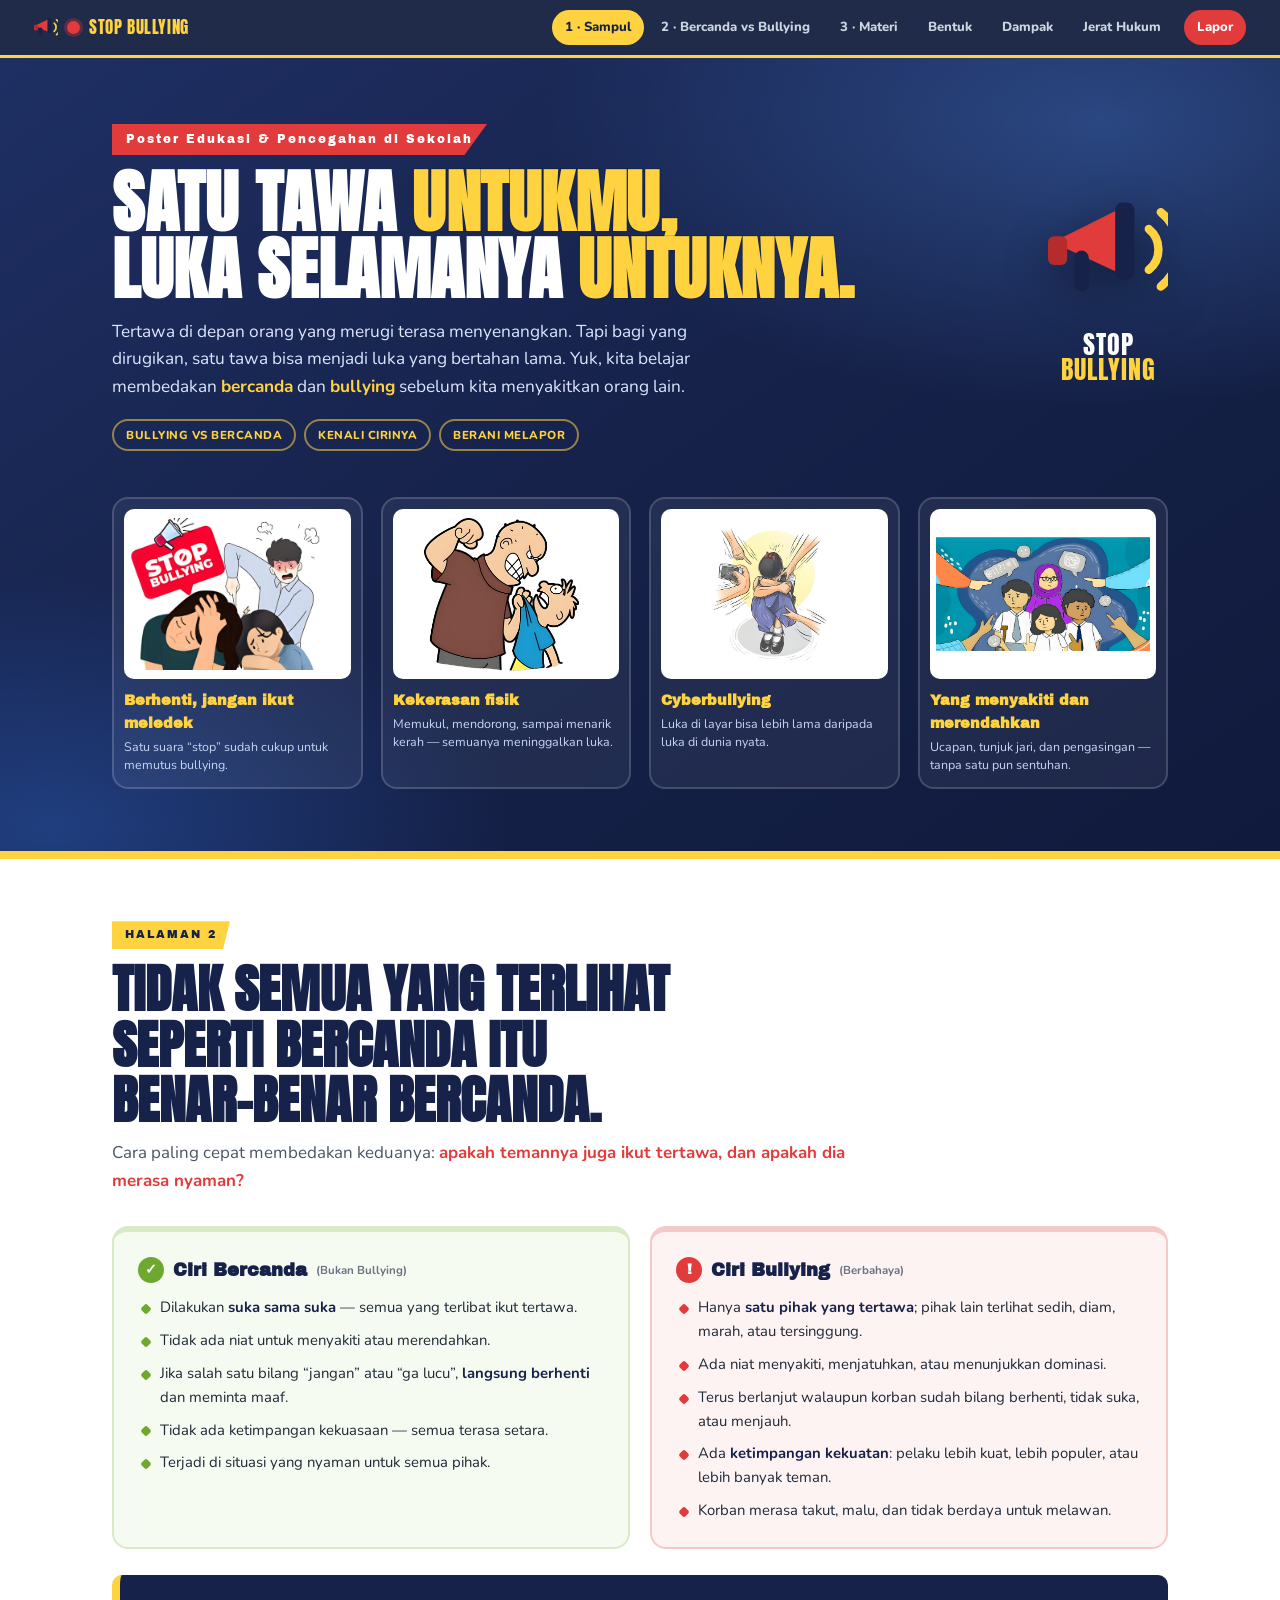
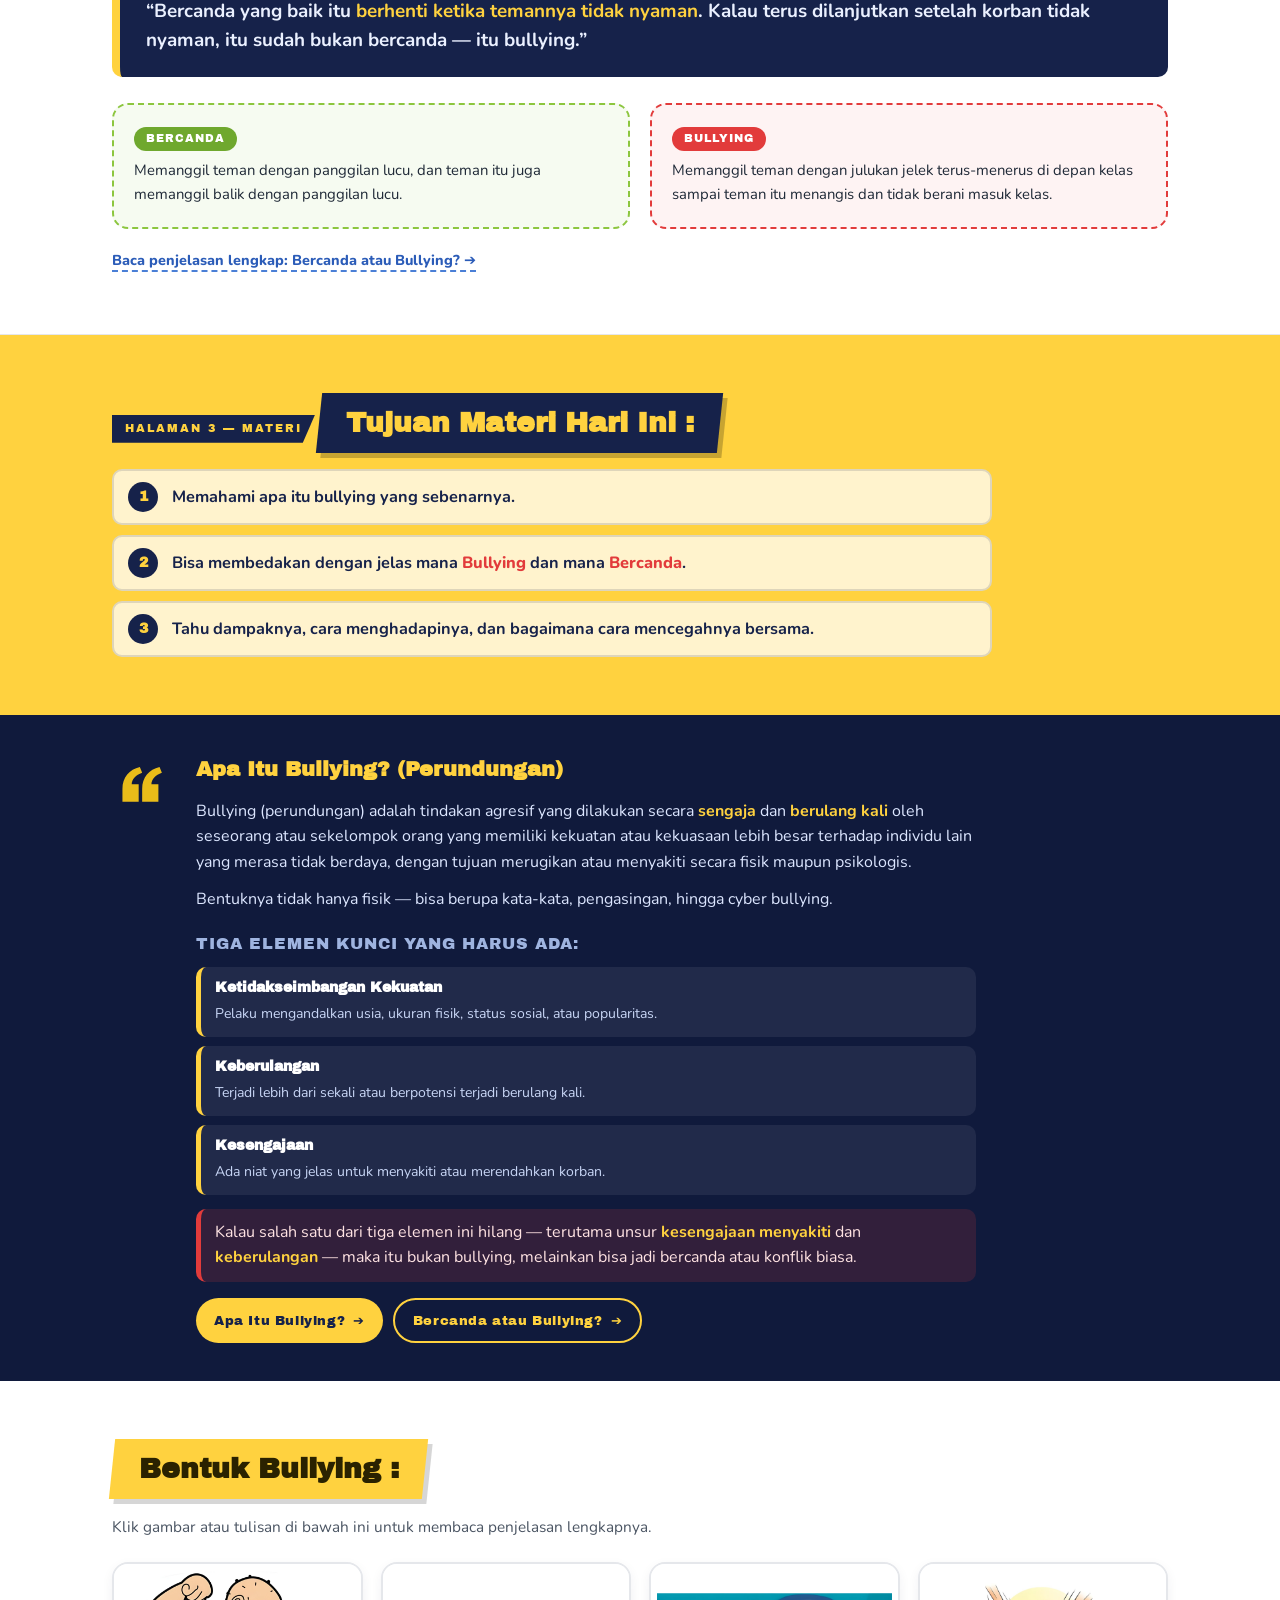
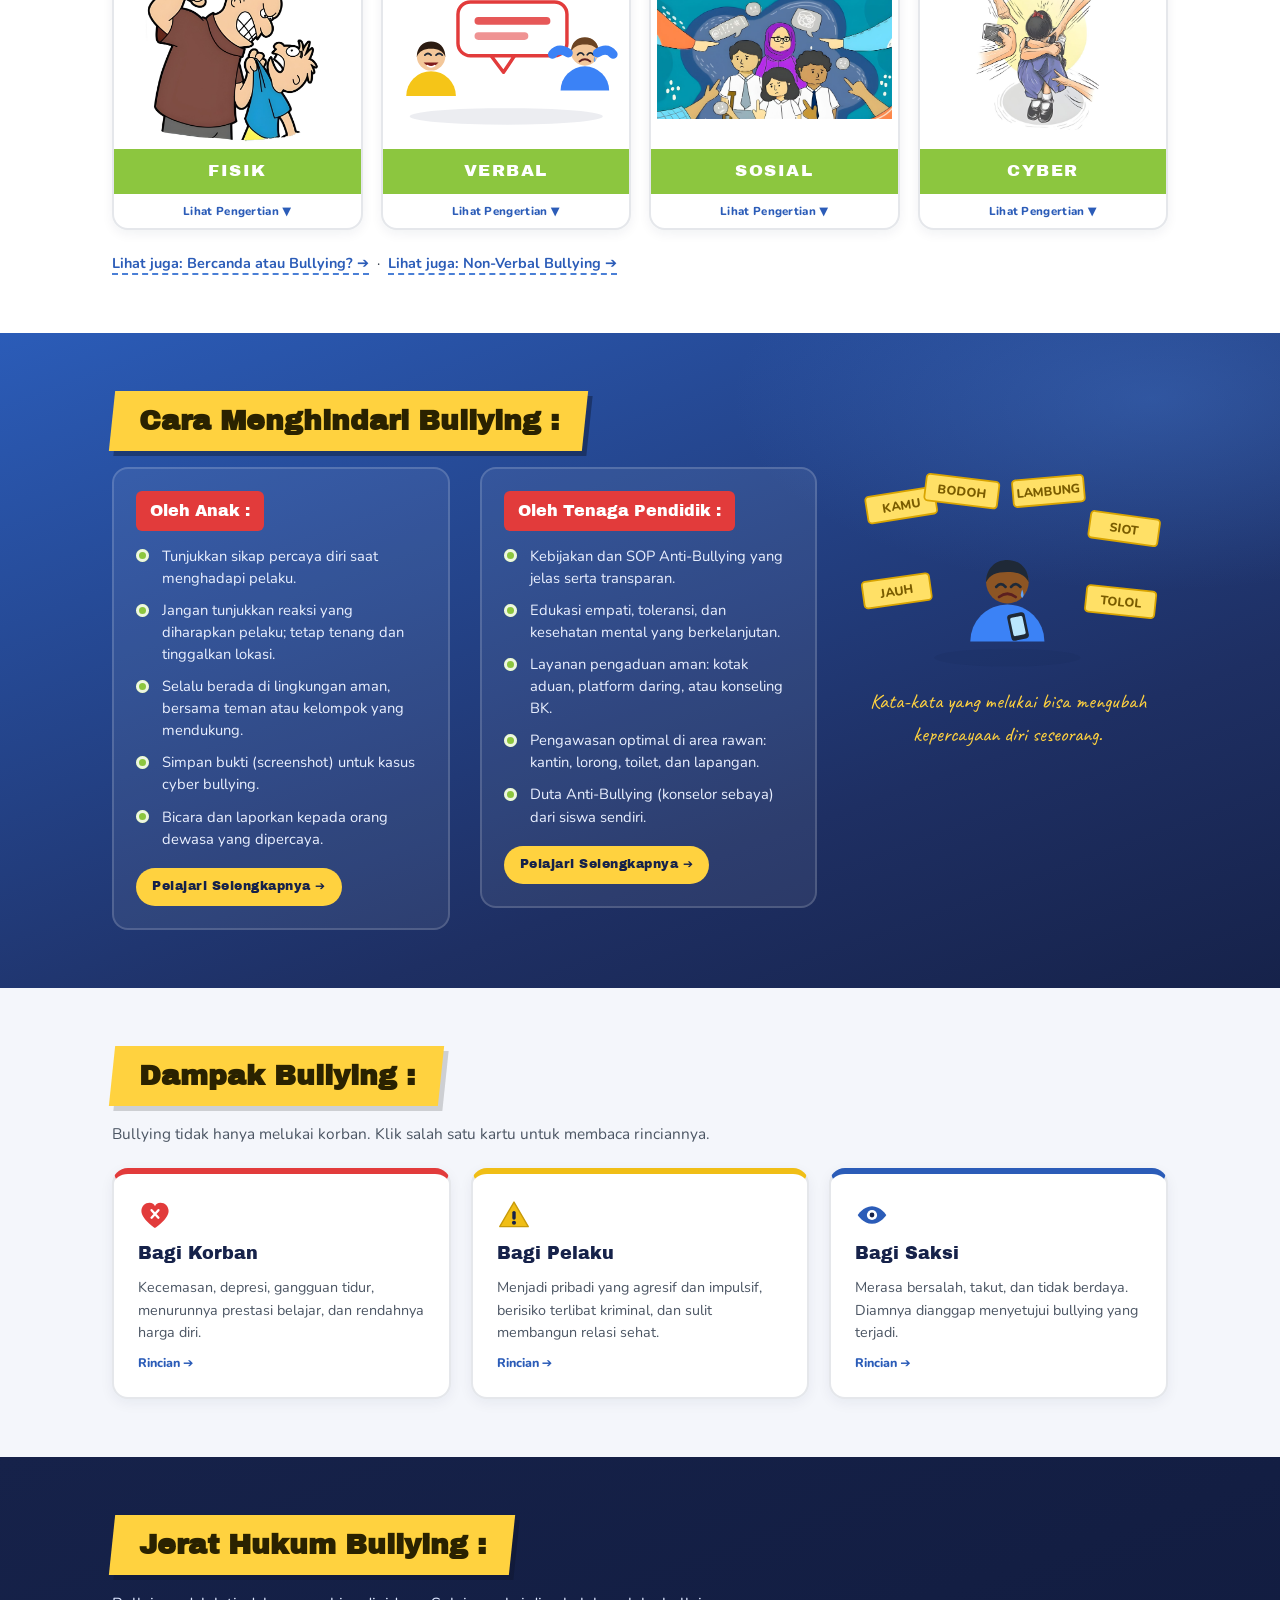
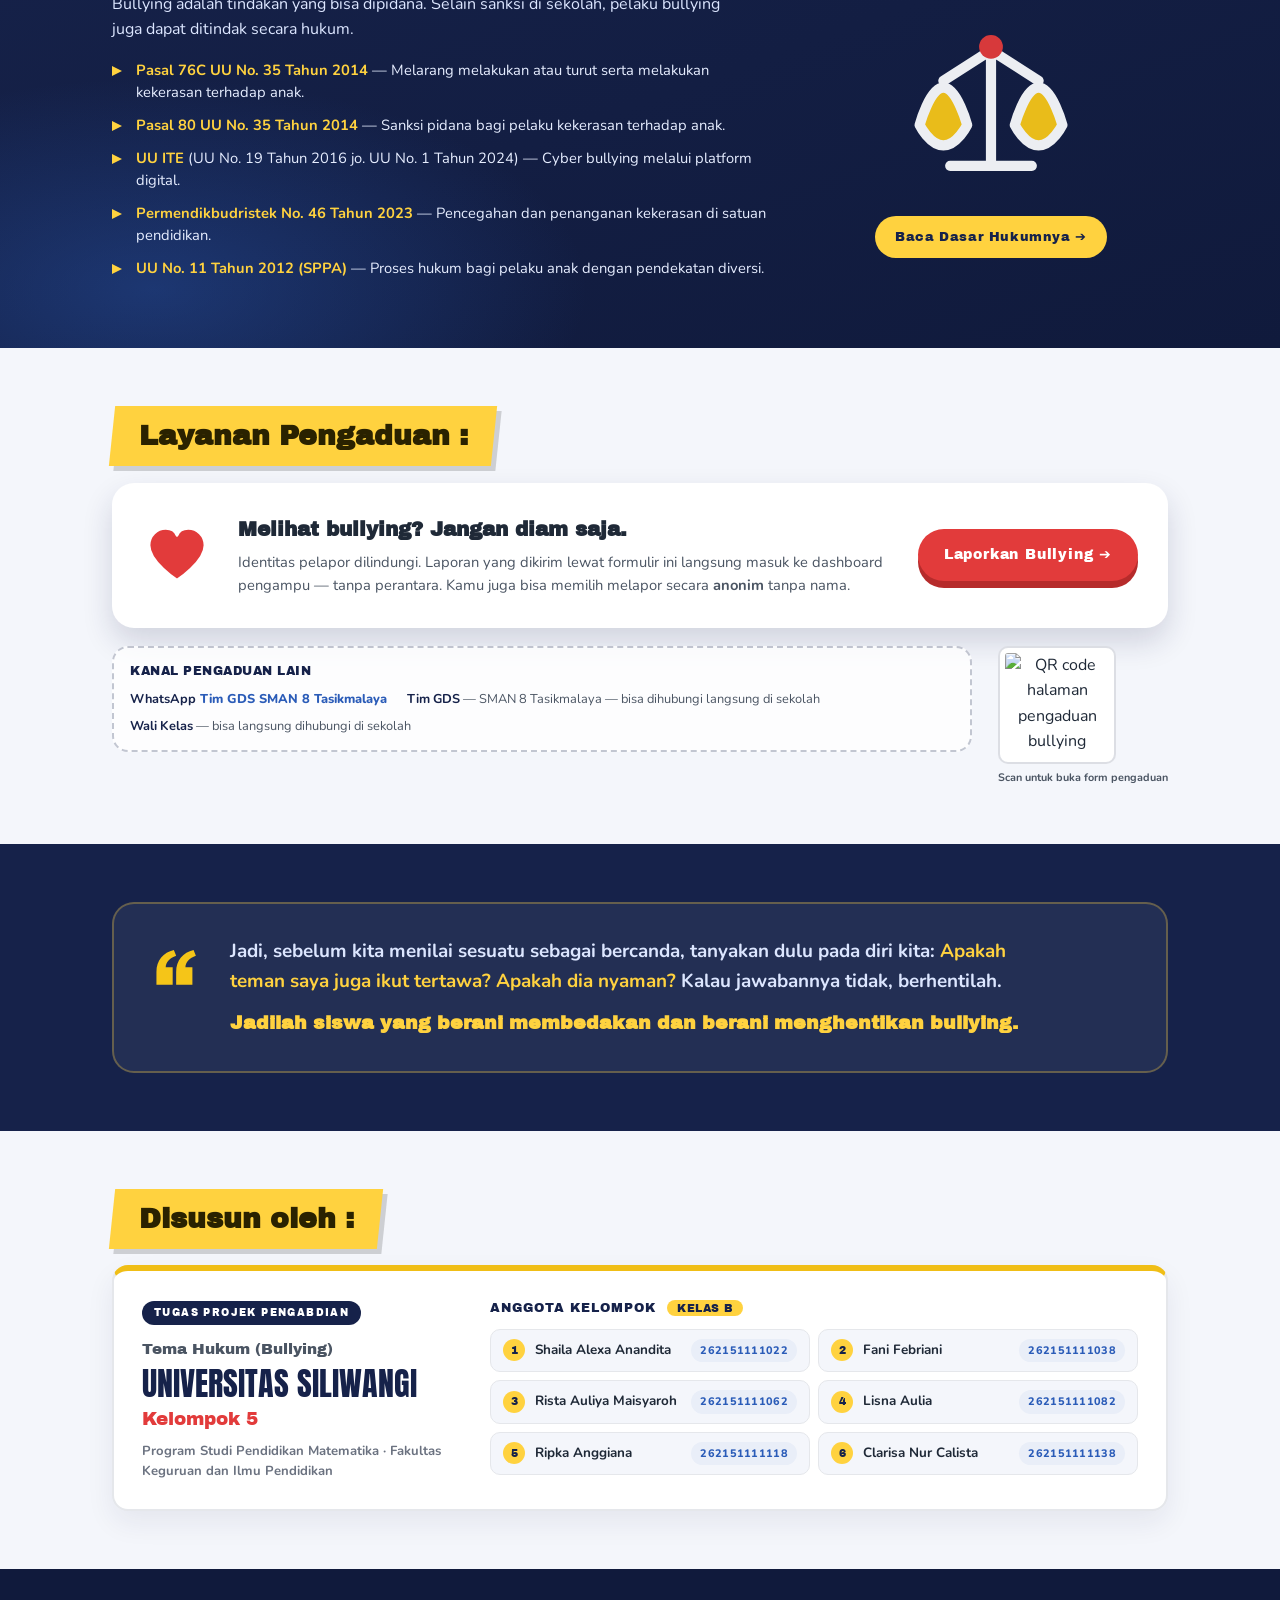
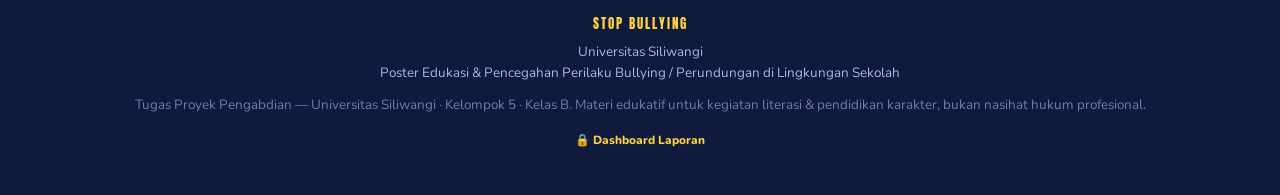
==== commit 00754460: "Add files via upload" ====
--- a/index.html
+++ b/index.html
@@ -504,7 +504,7 @@
 
         <figure class="gal-card">
           <span class="gal-img">
-            <img src="img/01-stop-bullying.png" alt="Megafon bertuliskan STOP BULLYING; seorang anak menarik rambut temannya sementara temannya yang lain menangis" loading="lazy" data-fallback>
+            <img src="img/01-stop-bullying.jpg" alt="Megafon bertuliskan STOP BULLYING; seorang anak menarik rambut temannya sementara temannya yang lain menangis" loading="lazy" data-fallback>
             <svg class="gal-ph" viewBox="0 0 300 210" aria-hidden="true" hidden><use href="#i-gal-stop"></use></svg>
           </span>
           <figcaption>
@@ -515,7 +515,7 @@
 
         <figure class="gal-card">
           <span class="gal-img">
-            <img src="img/02-bullying-fisik.png" alt="Anak besar menarik kerah anak kecil yang sedang menangis" loading="lazy" data-fallback>
+            <img src="img/02-bullying-fisik.jpg" alt="Anak besar menarik kerah anak kecil yang sedang menangis" loading="lazy" data-fallback>
             <svg class="gal-ph" viewBox="0 0 300 210" aria-hidden="true" hidden><use href="#i-gal-fisik"></use></svg>
           </span>
           <figcaption>
@@ -526,7 +526,7 @@
 
         <figure class="gal-card">
           <span class="gal-img">
-            <img src="img/03-cyberbullying.png" alt="Anak perempuan beruntai merah menunduk sambil difoto dengan ponsel dan banyak tangan menunjuk arahnya" loading="lazy" data-fallback>
+            <img src="img/03-cyberbullying.jpg" alt="Anak perempuan beruntai merah menunduk sambil difoto dengan ponsel dan banyak tangan menunjuk arahnya" loading="lazy" data-fallback>
             <svg class="gal-ph" viewBox="0 0 300 210" aria-hidden="true" hidden><use href="#i-gal-cyber"></use></svg>
           </span>
           <figcaption>
@@ -537,7 +537,7 @@
 
         <figure class="gal-card">
           <span class="gal-img">
-            <img src="img/04-bullying-sosial.png" alt="Sekelompok siswa berseragam menunjuk dan menertawakan teman perempuan berhijab" loading="lazy" data-fallback>
+            <img src="img/04-bullying-sosial.jpg" alt="Sekelompok siswa berseragam menunjuk dan menertawakan teman perempuan berhijab" loading="lazy" data-fallback>
             <svg class="gal-ph" viewBox="0 0 300 210" aria-hidden="true" hidden><use href="#i-gal-sosial"></use></svg>
           </span>
           <figcaption>
@@ -652,7 +652,7 @@
       <div class="bentuk-grid">
         <a class="bentuk-card" href="detail.html#fisik">
           <span class="bc-img">
-            <img src="img/02-bullying-fisik.png" alt="Anak besar menarik kerah anak kecil yang sedang menangis" loading="lazy" data-fallback>
+            <img src="img/02-bullying-fisik.jpg" alt="Anak besar menarik kerah anak kecil yang sedang menangis" loading="lazy" data-fallback>
             <svg class="gal-ph" viewBox="0 0 300 210" aria-hidden="true" hidden><use href="#i-gal-fisik"></use></svg>
           </span>
           <span class="bc-label">FISIK</span>
@@ -660,15 +660,14 @@
         </a>
         <a class="bentuk-card" href="detail.html#verbal">
           <span class="bc-img">
-            <img src="img/05-bullying-verbal.png" alt="Anak tertawa sambil mengolok-olok temannya yang sedih" loading="lazy" data-fallback>
-            <svg class="gal-ph" viewBox="0 0 340 210" aria-hidden="true" hidden><use href="#i-illus-verbal"></use></svg>
+            <svg class="gal-ph" viewBox="0 0 340 210" role="img" aria-label="Ilustrasi anak tertawa sambil mengolok-olok temannya yang sedih"><use href="#i-illus-verbal"></use></svg>
           </span>
           <span class="bc-label">VERBAL</span>
           <span class="bc-more">Lihat Pengertian &#9660;</span>
         </a>
         <a class="bentuk-card" href="detail.html#sosial">
           <span class="bc-img">
-            <img src="img/04-bullying-sosial.png" alt="Sekelompok siswa berseragam menunjuk dan menertawakan teman perempuan berhijab" loading="lazy" data-fallback>
+            <img src="img/04-bullying-sosial.jpg" alt="Sekelompok siswa berseragam menunjuk dan menertawakan teman perempuan berhijab" loading="lazy" data-fallback>
             <svg class="gal-ph" viewBox="0 0 300 210" aria-hidden="true" hidden><use href="#i-gal-sosial"></use></svg>
           </span>
           <span class="bc-label">SOSIAL</span>
@@ -676,7 +675,7 @@
         </a>
         <a class="bentuk-card" href="detail.html#cyber">
           <span class="bc-img">
-            <img src="img/03-cyberbullying.png" alt="Anak perempuan beruntai merah menunduk sambil difoto dengan ponsel dan banyak tangan menunjuk arahnya" loading="lazy" data-fallback>
+            <img src="img/03-cyberbullying.jpg" alt="Anak perempuan beruntai merah menunduk sambil difoto dengan ponsel dan banyak tangan menunjuk arahnya" loading="lazy" data-fallback>
             <svg class="gal-ph" viewBox="0 0 300 210" aria-hidden="true" hidden><use href="#i-gal-cyber"></use></svg>
           </span>
           <span class="bc-label">CYBER</span>
@@ -793,7 +792,7 @@
         <svg class="lapor-ico" viewBox="0 0 100 100" role="img" aria-label="Dukungan"><use href="#i-heart"></use></svg>
         <div>
           <h3>Melihat bullying? Jangan diam saja.</h3>
-          <p>Identitas pelapor dilindungi. Laporan yang dikirim lewat formulir ini langsung masuk ke dashboard guru &mdash; tanpa perantara. Kamu juga bisa memilih melapor secara <strong>anonim</strong> tanpa nama.</p>
+          <p>Identitas pelapor dilindungi. Laporan yang dikirim lewat formulir ini langsung masuk ke dashboard pengampu &mdash; tanpa perantara. Kamu juga bisa memilih melapor secara <strong>anonim</strong> tanpa nama.</p>
         </div>
         <a class="btn-lapor" href="detail.html#pengaduan">Laporkan Bullying &#10132;</a>
       </div>
@@ -829,13 +828,14 @@
       <h2 class="blk-title"><span>Disusun oleh :</span></h2>
       <div class="tim-kartu">
         <div class="tim-kiri">
-          <span class="tim-label">Tugas Kelompok</span>
+          <span class="tim-label" id="timLabel">Tugas Projek Pengabdian</span>
+          <p class="tim-tema" id="timTema">Tema Hukum (Bullying)</p>
           <p class="tim-penerbit" id="timPenerbit">Universitas Siliwangi</p>
-          <p class="tim-kelompok" id="timKelompok">Kelompok 3</p>
-          <p class="tim-meta" id="timMeta">Fakultas Ilmu Sosial dan Ilmu Politik &middot; Angkatan 2026</p>
+          <p class="tim-kelompok" id="timKelompok">Kelompok 5</p>
+          <p class="tim-meta" id="timMeta">Program Studi Pendidikan Matematika</p>
         </div>
         <div class="tim-anggota">
-          <p class="tim-anggota-h">Anggota Kelompok</p>
+          <p class="tim-anggota-h">Anggota Kelompok <span id="timKelas"></span></p>
           <ul class="tim-list" id="timAnggota"></ul>
         </div>
       </div>
@@ -850,7 +850,7 @@
     <p class="foot-title">STOP BULLYING</p>
     <p class="foot-penerbit" id="footPenerbit">Universitas Siliwangi</p>
     <p>Poster Edukasi &amp; Pencegahan Perilaku Bullying / Perundungan di Lingkungan Sekolah</p>
-    <p class="foot-small">Tugas kelompok &mdash; <span id="footKelompok">Kelompok 3</span>. Materi edukatif untuk kegiatan literasi &amp; pendidikan karakter, bukan nasihat hukum profesional.</p>
+    <p class="foot-small">Tugas Proyek Pengabdian &mdash; <span id="footPenerbit">Universitas Siliwangi</span> &middot; <span id="footKelompok">Kelompok 5</span> &middot; Kelas B. Materi edukatif untuk kegiatan literasi &amp; pendidikan karakter, bukan nasihat hukum profesional.</p>
     <p class="foot-dash"><a href="dashboard.html">&#128274; Dashboard Laporan</a></p>
   </div>
 </footer>
--- a/style.css
+++ b/style.css
@@ -1457,17 +1457,29 @@
 .d-ct-teks { font-size: .85rem; color: var(--ink); margin: 0 !important; }
 
 /* ---------- FOTO ASLI + PLACEHOLDER SVG ---------- */
-.gal-img img, .bc-img img {
+/* Rasio gambar asli berbeda-beda, jadikotak dibikin seragam (4:3) dan
+   foto memakai object-fit: contain — utuh, tidak terpotong. */
+.gal-img, .bc-img {
+  display: block;
+  background: #fff;
+  border-radius: var(--r-sm);
+  padding: 6px;
+  aspect-ratio: 4 / 3;
+  overflow: hidden;
+}
+.gal-img img, .bc-img img,
+.gal-img svg, .bc-img svg {
   display: block;
   width: 100%;
-  height: auto;
-  border-radius: var(--r-sm);
+  height: 100%;
+  object-fit: contain;
+  border-radius: 4px;
 }
 /* Gambar yang gagal dimuat disembunyikan agar placeholder SVG yang tampil.
    (Butuh !important — aturan .gal-img img di atas lebih spesifik daripada
    [hidden] dari stylesheet bawaan browser.) */
 img[data-fallback][hidden] { display: none !important; }
-.gal-ph { display: block; width: 100%; height: auto; }
+.gal-ph { display: block; width: 100%; height: 100%; }
 .gal-ph[hidden] { display: none !important; }
 
 /* ---------- TIM KELOMPOK ---------- */
@@ -1495,6 +1507,12 @@
   padding: 4px 12px;
   margin-bottom: 12px;
 }
+.tim-tema {
+  font-family: var(--font-head);
+  font-size: clamp(.8rem, 1.5vw, .95rem);
+  color: var(--ink-2);
+  margin-bottom: 6px;
+}
 .tim-penerbit {
   font-family: var(--font-display);
   font-size: clamp(1.3rem, 3vw, 2rem);
@@ -1508,7 +1526,7 @@
   color: var(--red);
   margin: 4px 0 8px;
 }
-.tim-meta { font-size: .82rem; color: var(--ink-3); font-weight: 700; }
+.tim-meta { font-size: .82rem; color: var(--ink-3); font-weight: 700; line-height: 1.5; }
 .tim-anggota-h {
   font-family: var(--font-head);
   font-size: .78rem;
@@ -1517,23 +1535,29 @@
   color: var(--navy);
   margin-bottom: 10px;
 }
+.tim-anggota-h span {
+  background: var(--yellow);
+  color: var(--navy);
+  border-radius: 999px;
+  padding: 2px 10px;
+  font-size: .68rem;
+  margin-left: 6px;
+  letter-spacing: .5px;
+}
 .tim-list {
   list-style: none;
   display: grid;
-  grid-template-columns: repeat(auto-fill, minmax(190px, 1fr));
+  grid-template-columns: repeat(auto-fill, minmax(230px, 1fr));
   gap: 8px;
 }
 .tim-list li {
   display: flex;
   align-items: center;
-  gap: 9px;
+  gap: 10px;
   background: var(--bg-soft);
   border: 1px solid var(--line);
   border-radius: var(--r-sm);
   padding: 9px 12px;
-  font-size: .84rem;
-  font-weight: 700;
-  color: var(--ink);
 }
 .tim-no {
   width: 22px;
@@ -1546,6 +1570,24 @@
   color: var(--navy);
   font-family: var(--font-head);
   font-size: .68rem;
+}
+.tim-nama {
+  font-size: .84rem;
+  font-weight: 700;
+  color: var(--ink);
+  line-height: 1.25;
+}
+.tim-nim {
+  margin-left: auto;
+  flex: none;
+  font-size: .68rem;
+  font-weight: 800;
+  color: var(--blue);
+  background: #E9EEF8;
+  border-radius: 999px;
+  padding: 3px 9px;
+  letter-spacing: .3px;
+  white-space: nowrap;
 }
 .tim-kosong { grid-column: 1 / -1; font-style: italic; color: var(--ink-3); }
 .tim-kosong code { background: #E9EEF8; padding: 1px 5px; border-radius: 4px; font-size: .76rem; }
